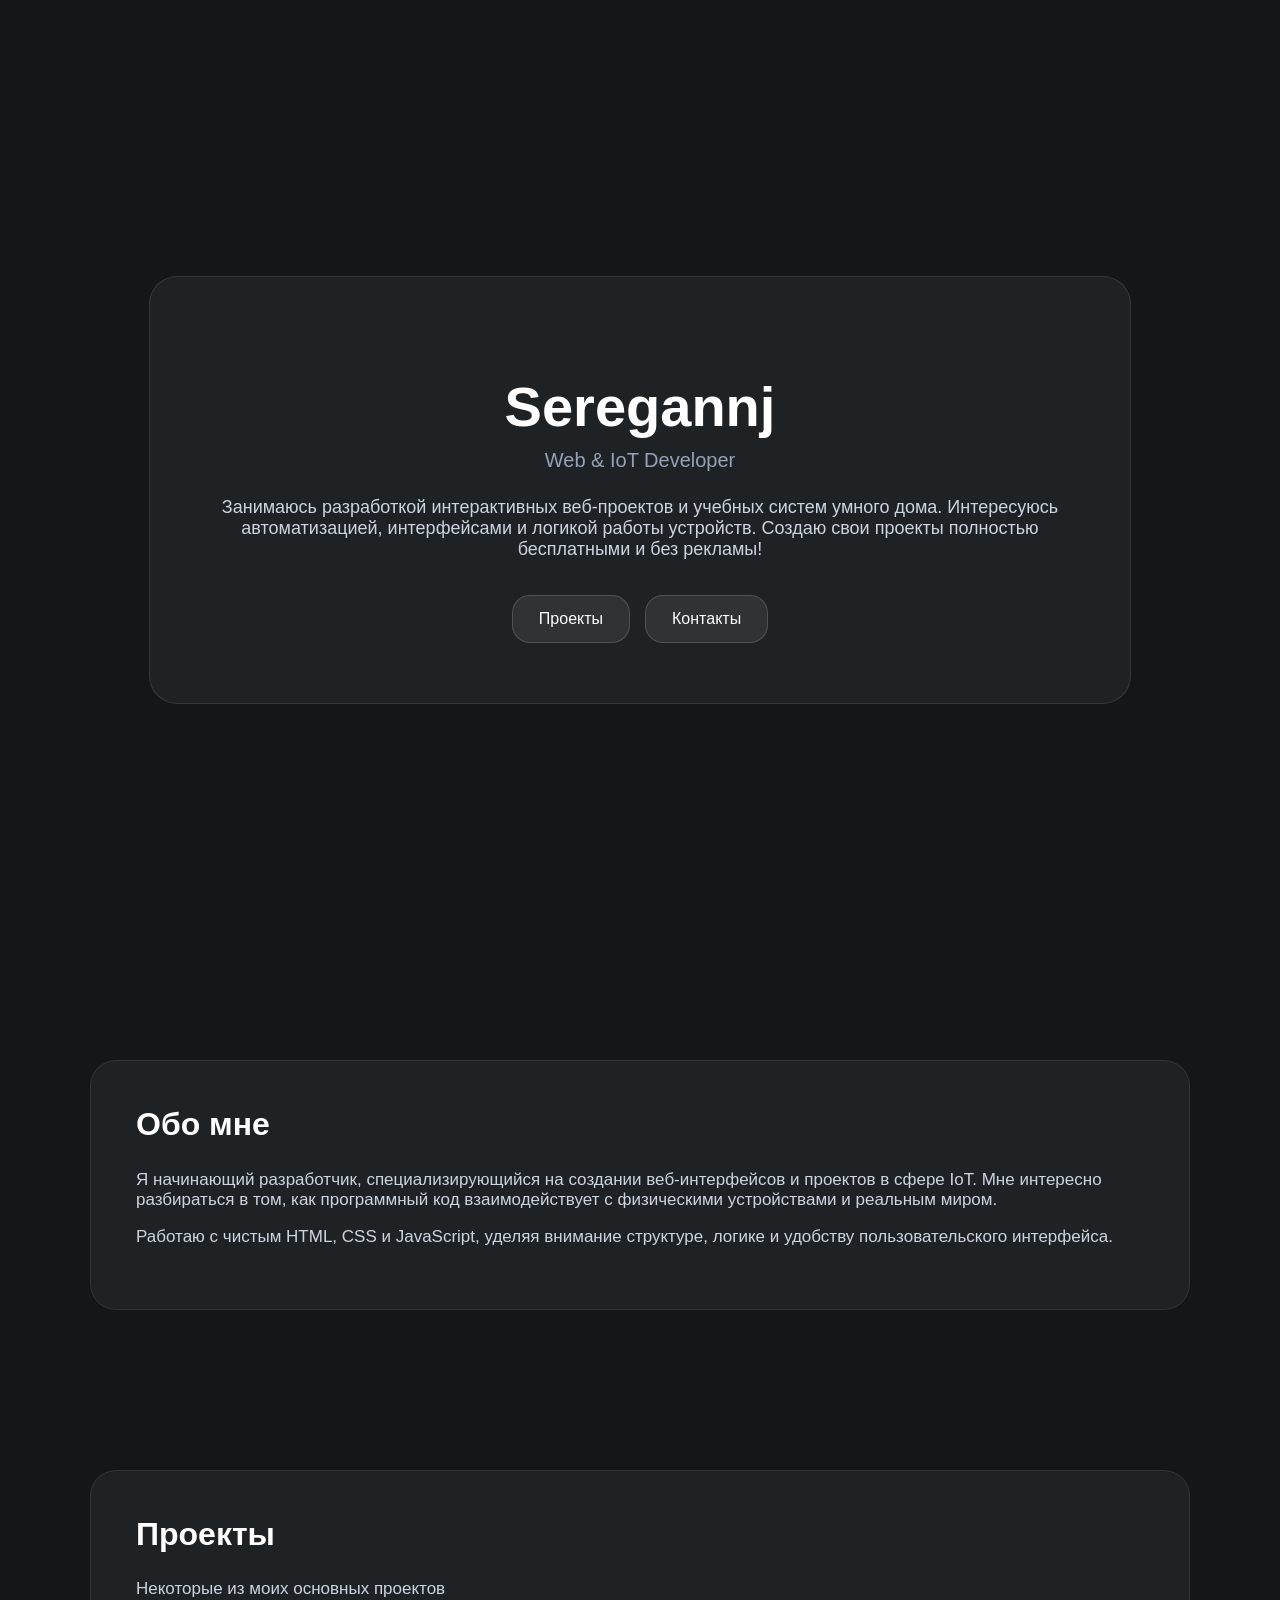
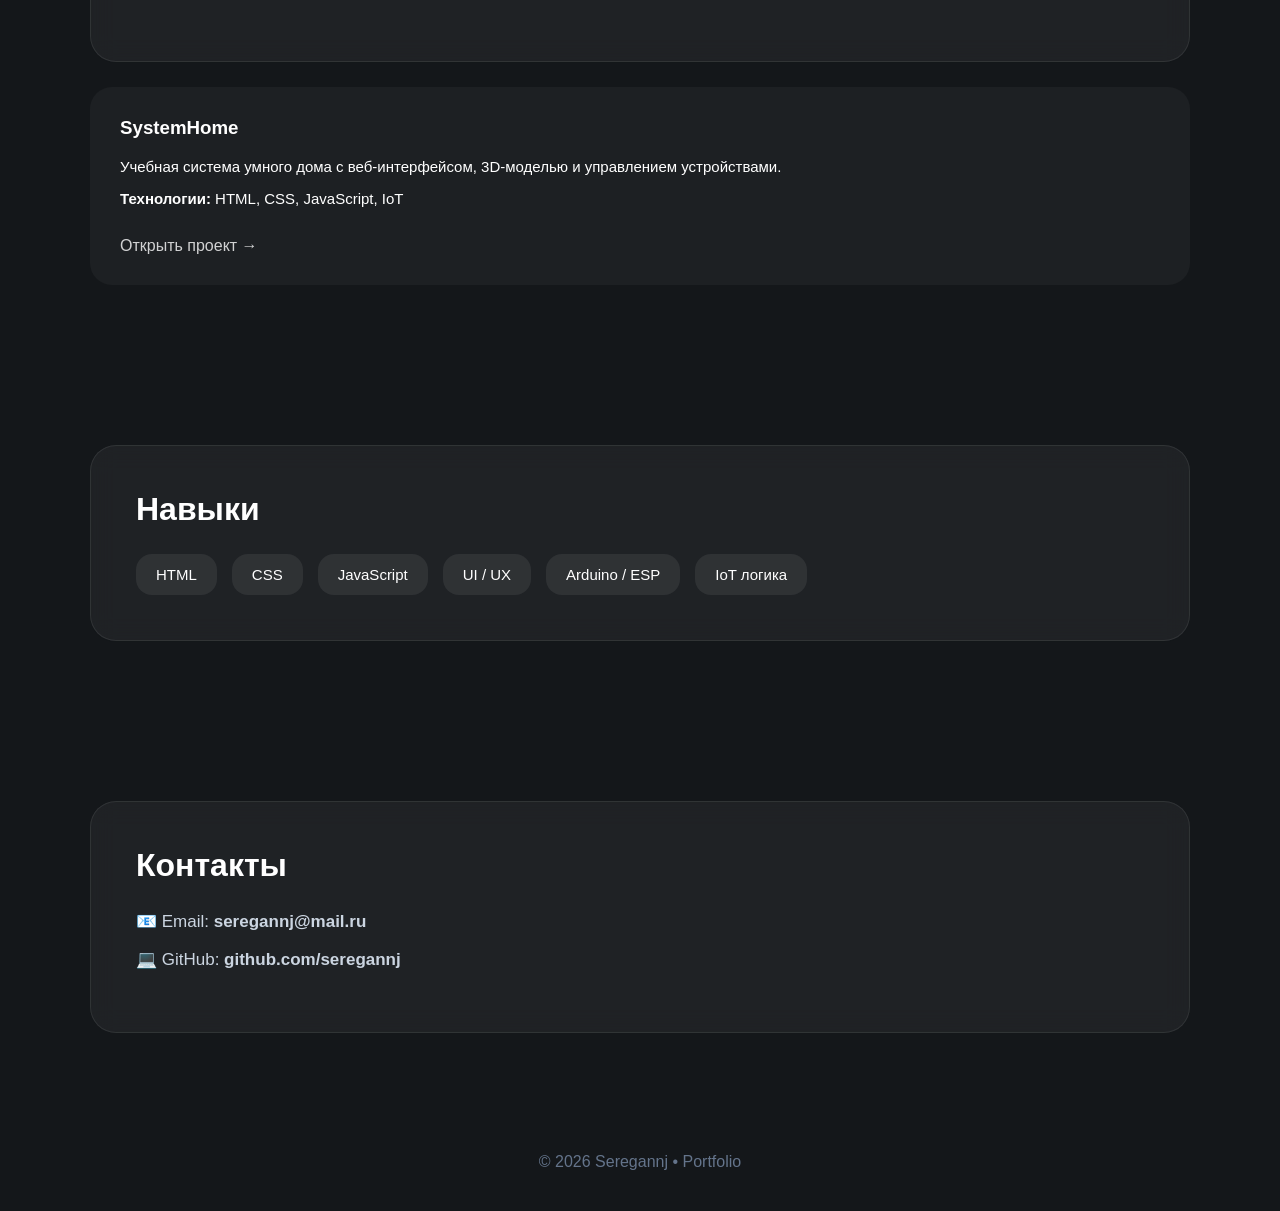
==== index.html @ b2535b16 "Update index.html" ====
<!DOCTYPE html>
<html lang="ru">
<head>
<meta charset="UTF-8">
<meta name="viewport" content="width=device-width, initial-scale=1.0">
<title>Seregannj — Portfolio</title>

<style>
body {
    margin: 0;
    font-family: Arial, Helvetica, sans-serif;
    background-color: #14171a;
    color: #ffffff;
    scroll-behavior: smooth;
}

/* Hero */
header {
    min-height: 100vh;
    display: flex;
    align-items: center;
    justify-content: center;
    padding: 40px 20px;
}

.hero {
    max-width: 900px;
    text-align: center;
    background: rgba(255,255,255,0.05);
    backdrop-filter: blur(14px);
    border-radius: 28px;
    padding: 60px 40px;
    border: 1px solid rgba(255,255,255,0.1);
}

.hero h1 {
    font-size: clamp(36px, 8vw, 56px);
    margin-bottom: 10px;
}

.hero span {
    color: #94a3b8;
    font-size: 20px;
}

.hero p {
    margin-top: 25px;
    font-size: 18px;
    color: #cbd5e1;
}

.buttons {
    margin-top: 35px;
    display: flex;
    justify-content: center;
    gap: 15px;
    flex-wrap: wrap;
}

.buttons a {
    padding: 14px 26px;
    border-radius: 18px;
    text-decoration: none;
    color: #ffffff;
    background: rgba(255,255,255,0.08);
    border: 1px solid rgba(255,255,255,0.15);
}

.buttons a:hover {
    background: rgba(255,255,255,0.15);
}

/* Sections */
section {
    max-width: 1100px;
    margin: auto;
    padding: 80px 20px;
}

.glass {
    background: rgba(255,255,255,0.05);
    backdrop-filter: blur(12px);
    border-radius: 26px;
    padding: 45px;
    border: 1px solid rgba(255,255,255,0.08);
}

.glass h2 {
    margin-top: 0;
    font-size: 32px;
}

.glass p {
    font-size: 17px;
    color: #cbd5e1;
}

/* Projects */
.projects {
    display: grid;
    grid-template-columns: repeat(auto-fit, minmax(280px, 1fr));
    gap: 25px;
    margin-top: 25px;
}

.project {
    padding: 30px;
    border-radius: 22px;
    background: rgba(255,255,255,0.04);
    transition: transform 0.25s ease, background 0.25s ease;
}

.project:hover {
    transform: translateY(-6px);
    background: rgba(255,255,255,0.08);
}

.project h3 {
    margin-top: 0;
}

.project p {
    font-size: 15px;
}

.project a {
    display: inline-block;
    margin-top: 15px;
    color: #ffffff;
    text-decoration: none;
    opacity: 0.8;
}

/* Skills */
.skills {
    display: flex;
    flex-wrap: wrap;
    gap: 15px;
}

.skill {
    padding: 12px 20px;
    border-radius: 16px;
    background: rgba(255,255,255,0.07);
    font-size: 15px;
}

/* Footer */
footer {
    text-align: center;
    padding: 40px;
    color: #64748b;
}

/* Responsive */
@media(max-width:600px){
    .hero{padding:40px 20px;}
    .glass{padding:30px;}
    .buttons a{padding:12px 20px;}
}
</style>
</head>

<body>

<!-- Hero Section -->
<header>
<div class="hero">
    <h1>Seregannj</h1>
    <span>Web & IoT Developer</span>

    <p>
        Занимаюсь разработкой интерактивных веб-проектов и учебных систем
        умного дома. Интересуюсь автоматизацией, интерфейсами и логикой работы устройств. Создаю свои проекты полностью бесплатными и без рекламы!
    </p>

    <div class="buttons">
        <a href="#projects">Проекты</a>
        <a href="#contacts">Контакты</a>
    </div>
</div>
</header>

<!-- About Section -->
<section id="about">
<div class="glass">
<h2>Обо мне</h2>
<p>
Я начинающий разработчик, специализирующийся на создании веб-интерфейсов и проектов в сфере IoT. Мне интересно разбираться в том, как программный код взаимодействует с физическими устройствами и реальным миром.
</p>
<p>
Работаю с чистым HTML, CSS и JavaScript, уделяя внимание структуре, логике и удобству пользовательского интерфейса.
</p>
</div>
</section>

<!-- Projects Section -->
<section id="projects">
<div class="glass">
<h2>Проекты</h2>
<p>Некоторые из моих основных проектов</p>
</div>

<div class="projects">
<div class="project">
<h3>SystemHome</h3>
<p>Учебная система умного дома с веб-интерфейсом, 3D-моделью и управлением устройствами.</p>
<p><b>Технологии:</b> HTML, CSS, JavaScript, IoT</p>
<a href="/system-home">Открыть проект →</a>
</div>
</div>
</section>

<!-- Skills Section -->
<section id="skills">
<div class="glass">
<h2>Навыки</h2>

<div class="skills">
<div class="skill">HTML</div>
<div class="skill">CSS</div>
<div class="skill">JavaScript</div>
<div class="skill">UI / UX</div>
<div class="skill">Arduino / ESP</div>
<div class="skill">IoT логика</div>
</div>

</div>
</section>

<!-- Contacts Section -->
<section id="contacts">
<div class="glass">
<h2>Контакты</h2>

<p>📧 Email: <b>seregannj@mail.ru</b></p>
<p>💻 GitHub: <b>github.com/seregannj</b></p>

</div>
</section>

<!-- Footer -->
<footer>
© 2026 Seregannj • Portfolio
</footer>

</body>
</html>
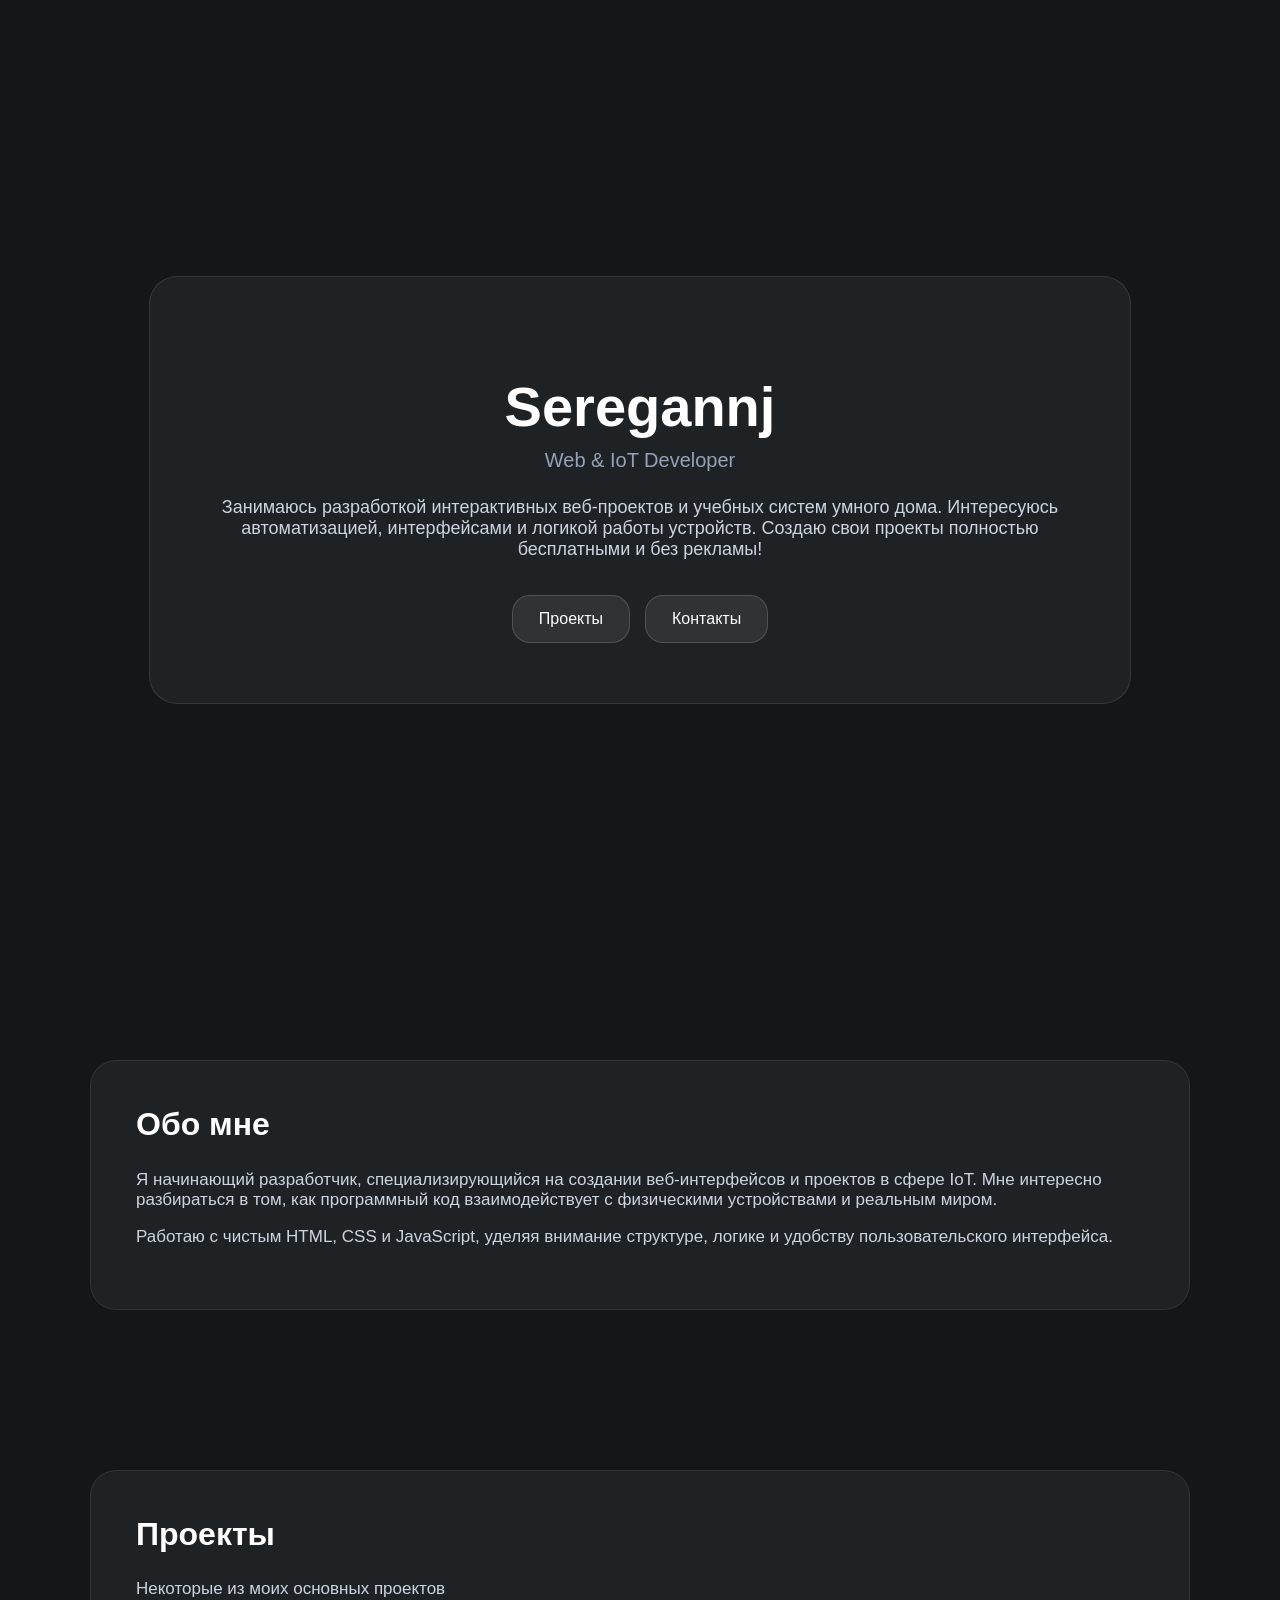
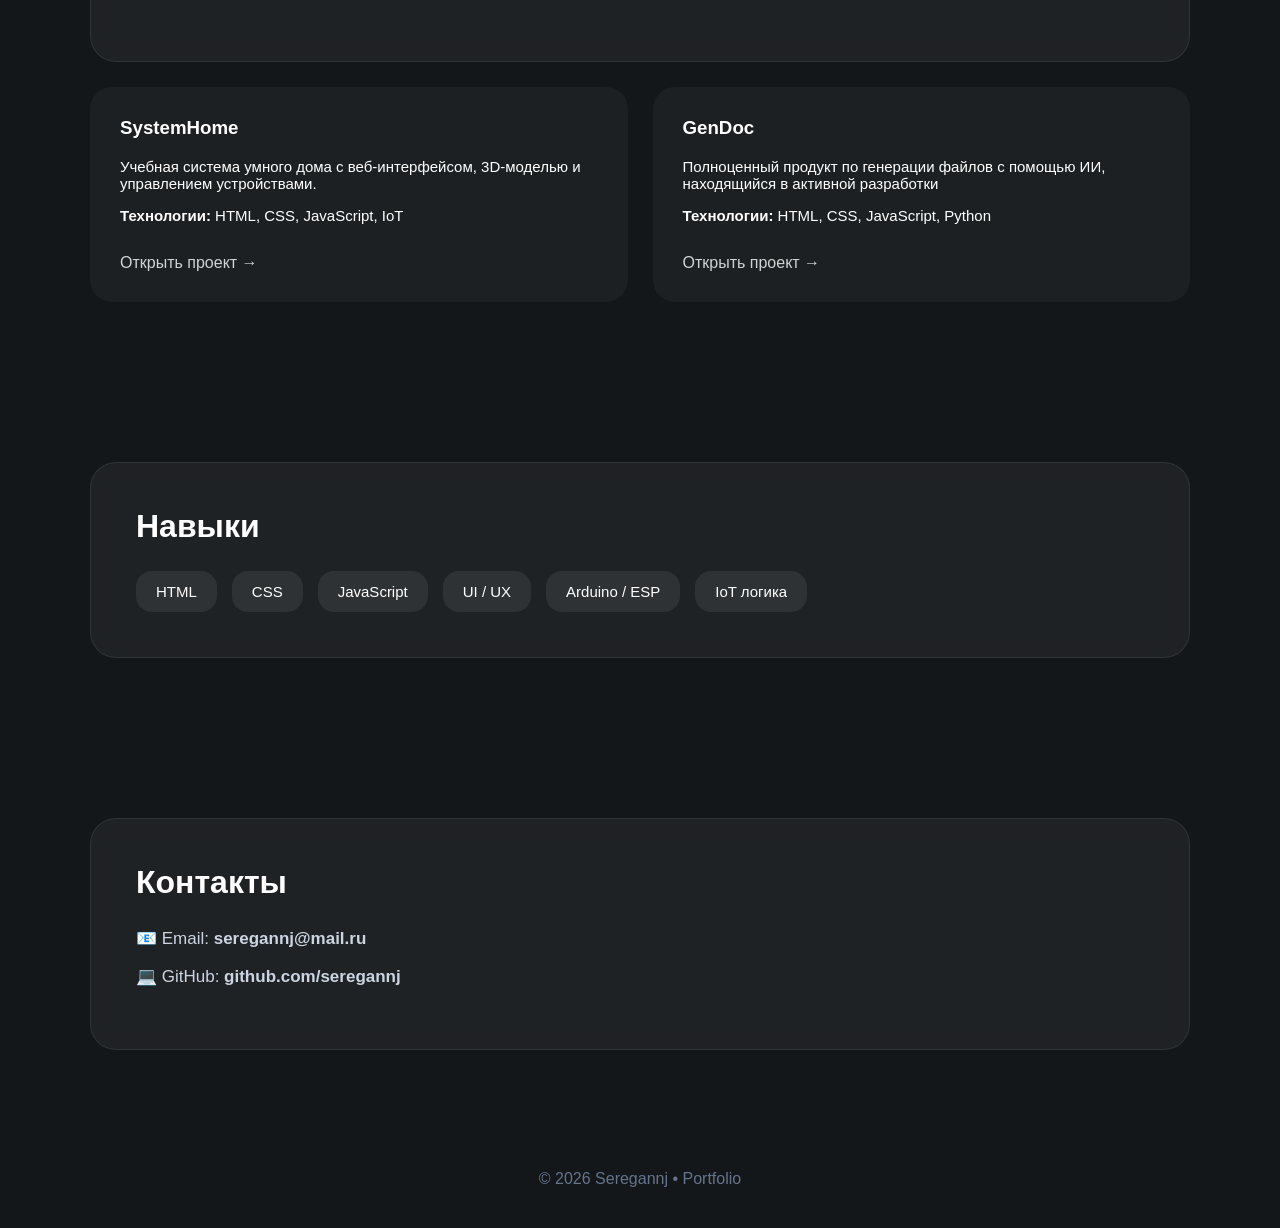
==== commit 538c95cd: "Update index.html" ====
--- a/index.html
+++ b/index.html
@@ -208,6 +208,12 @@
 <p><b>Технологии:</b> HTML, CSS, JavaScript, IoT</p>
 <a href="/system-home">Открыть проект →</a>
 </div>
+<div class="project">
+<h3>GenDoc</h3>
+<p>Полноценный продукт по генерации файлов с помощью ИИ, находящийся в активной разработки</p>
+<p><b>Технологии:</b> HTML, CSS, JavaScript, Python</p>
+<a href="/system-home">Открыть проект →</a>
+</div>
 </div>
 </section>
 
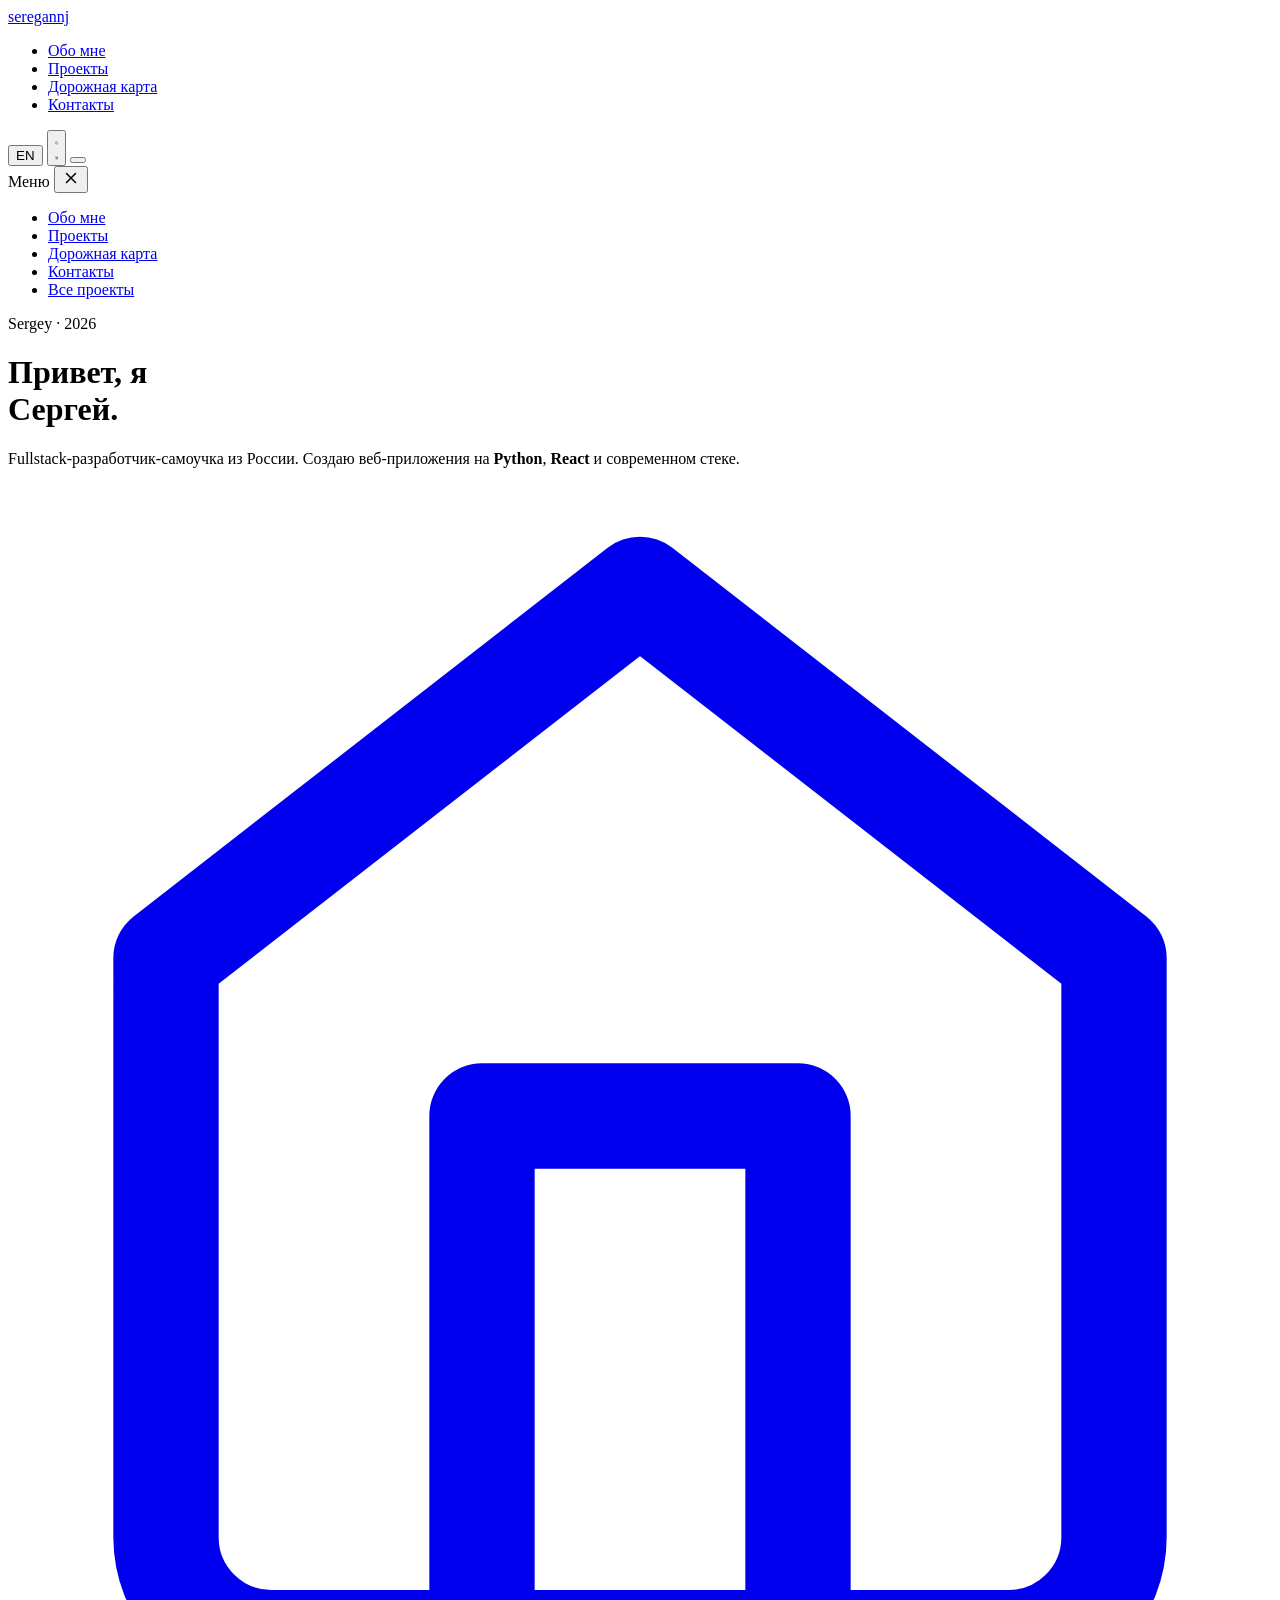
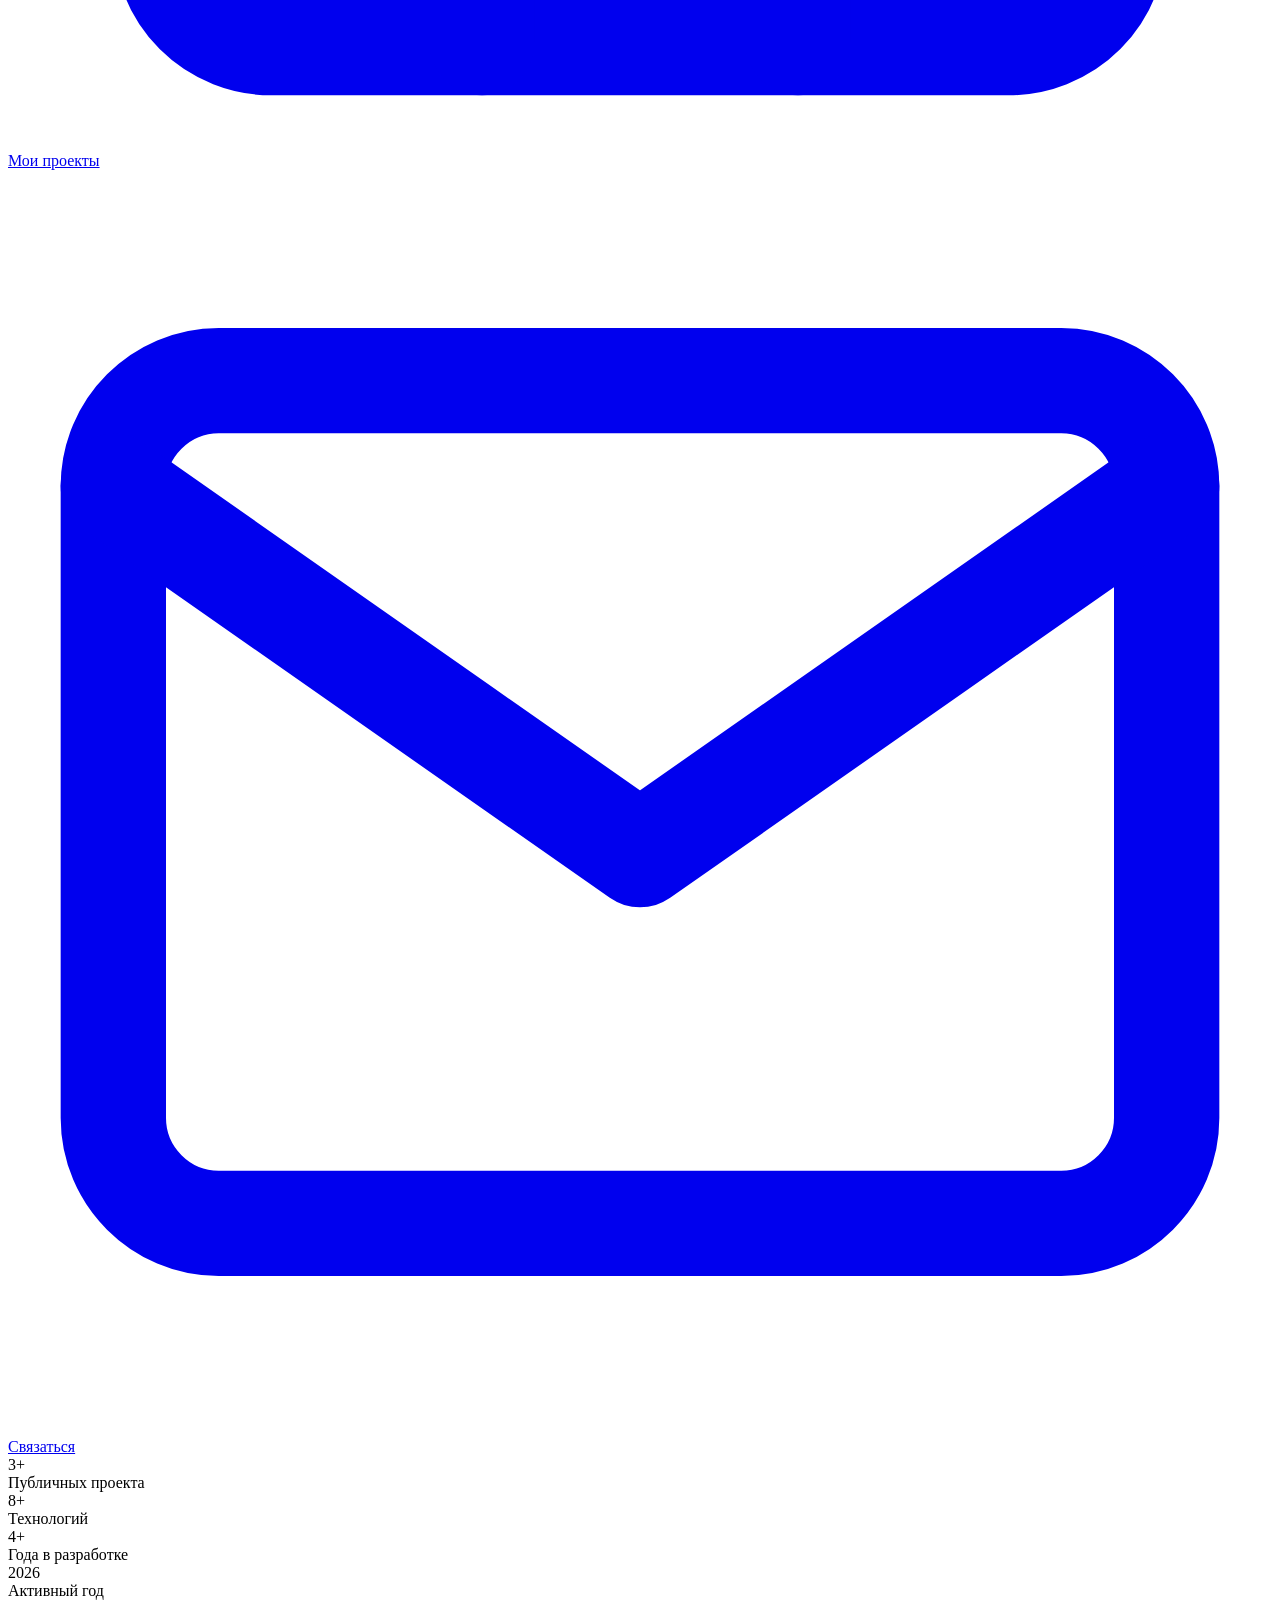
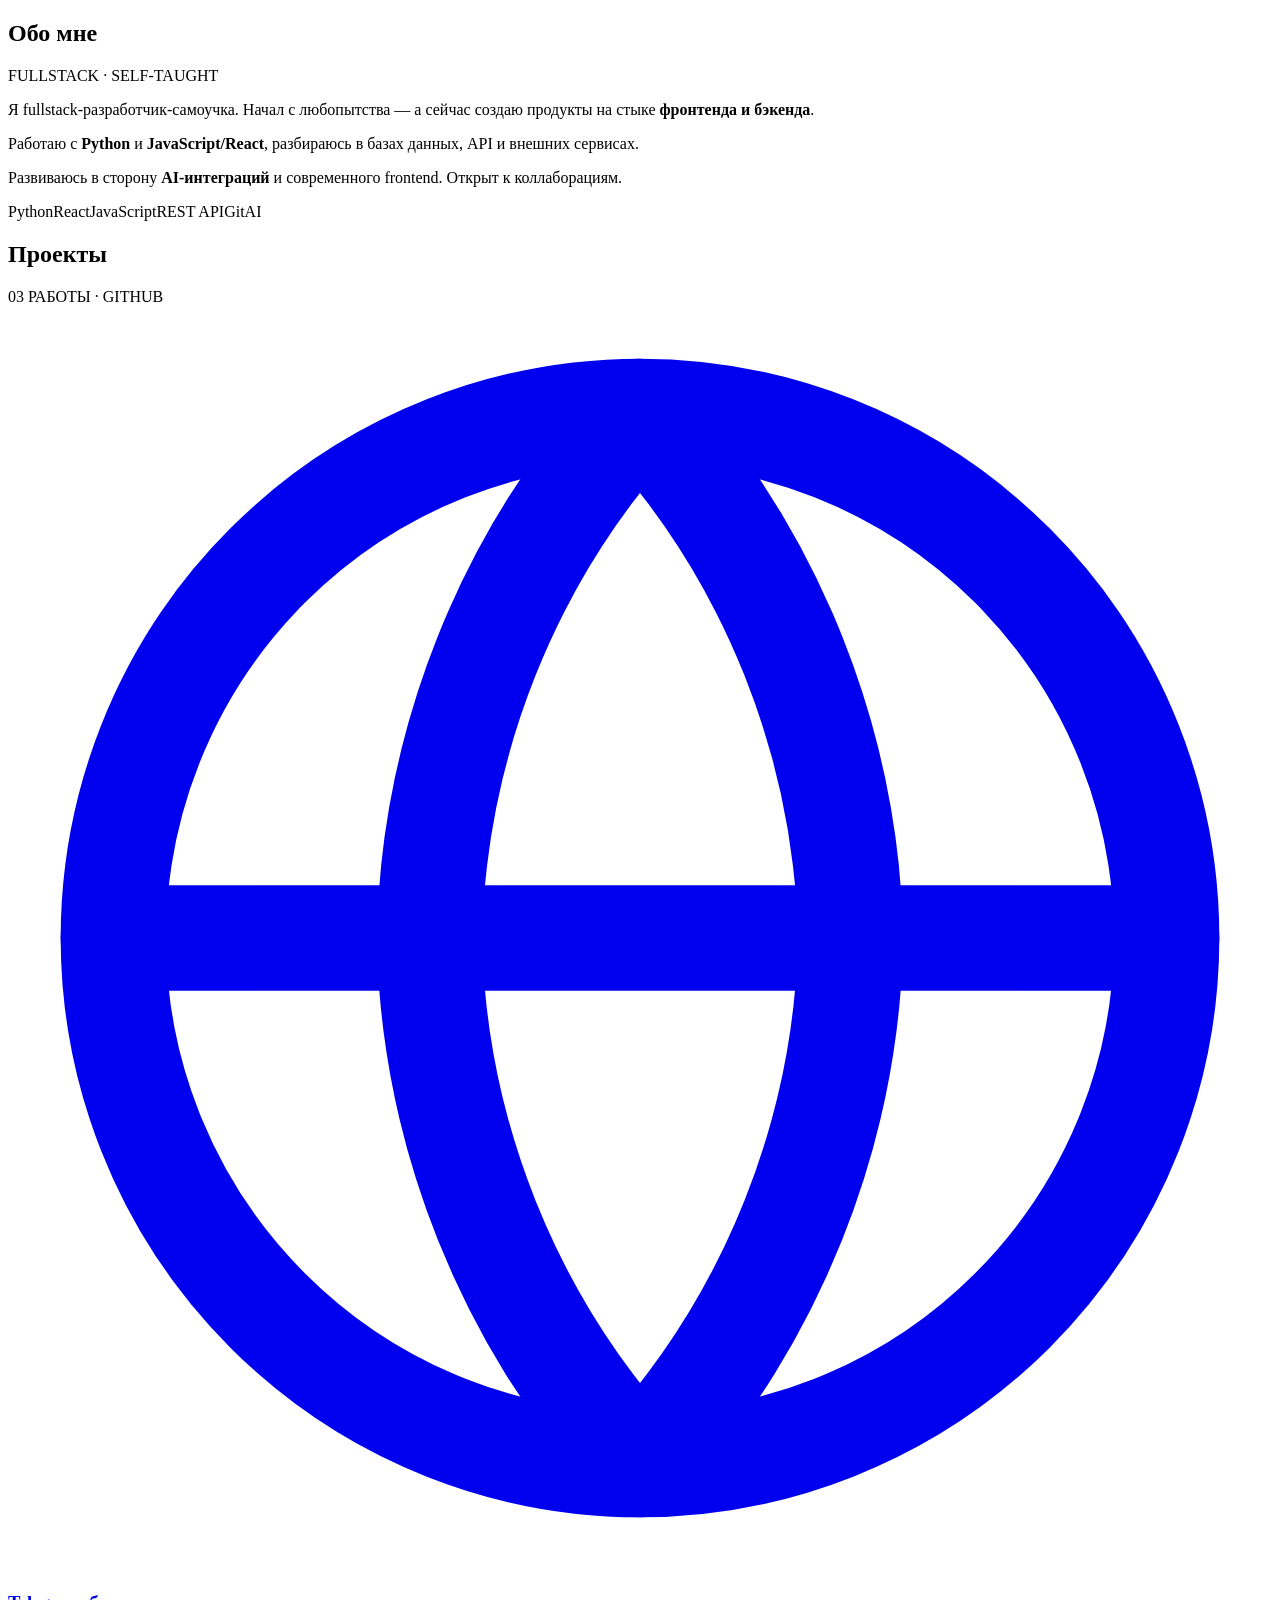
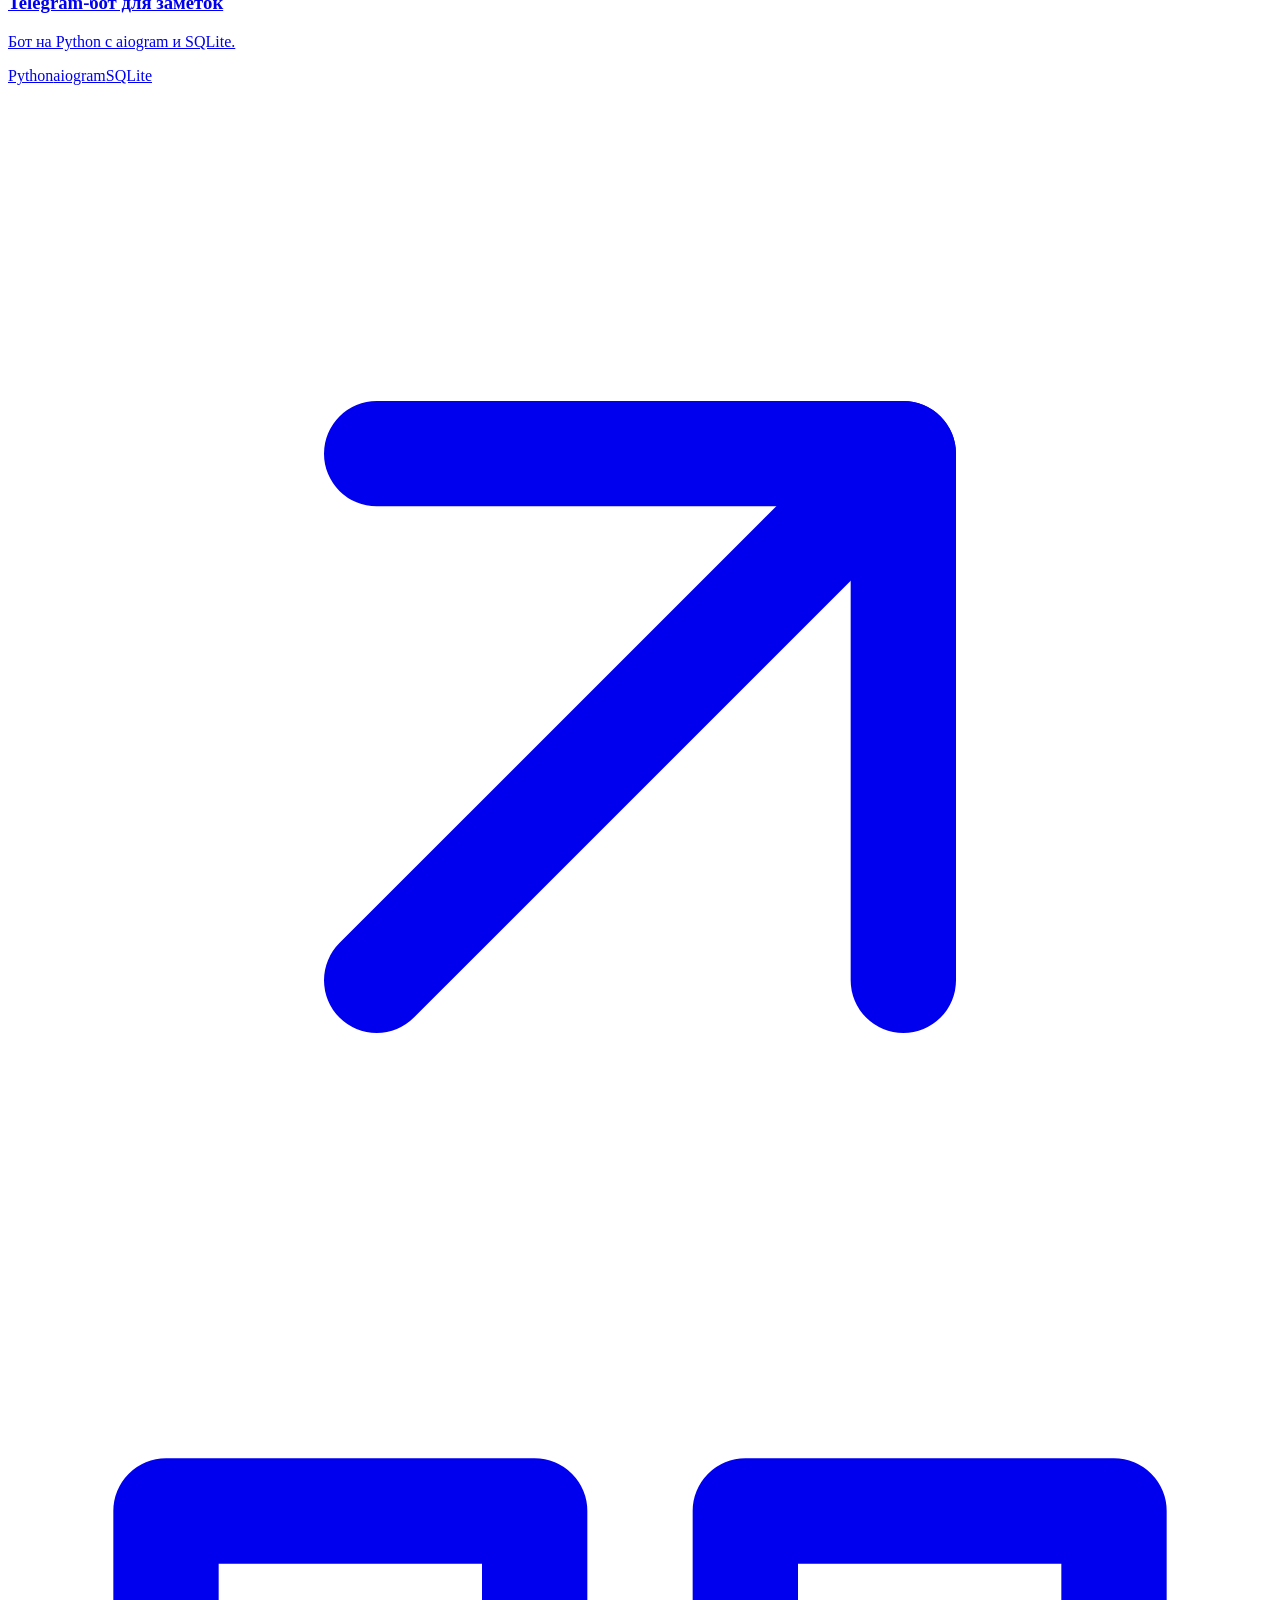
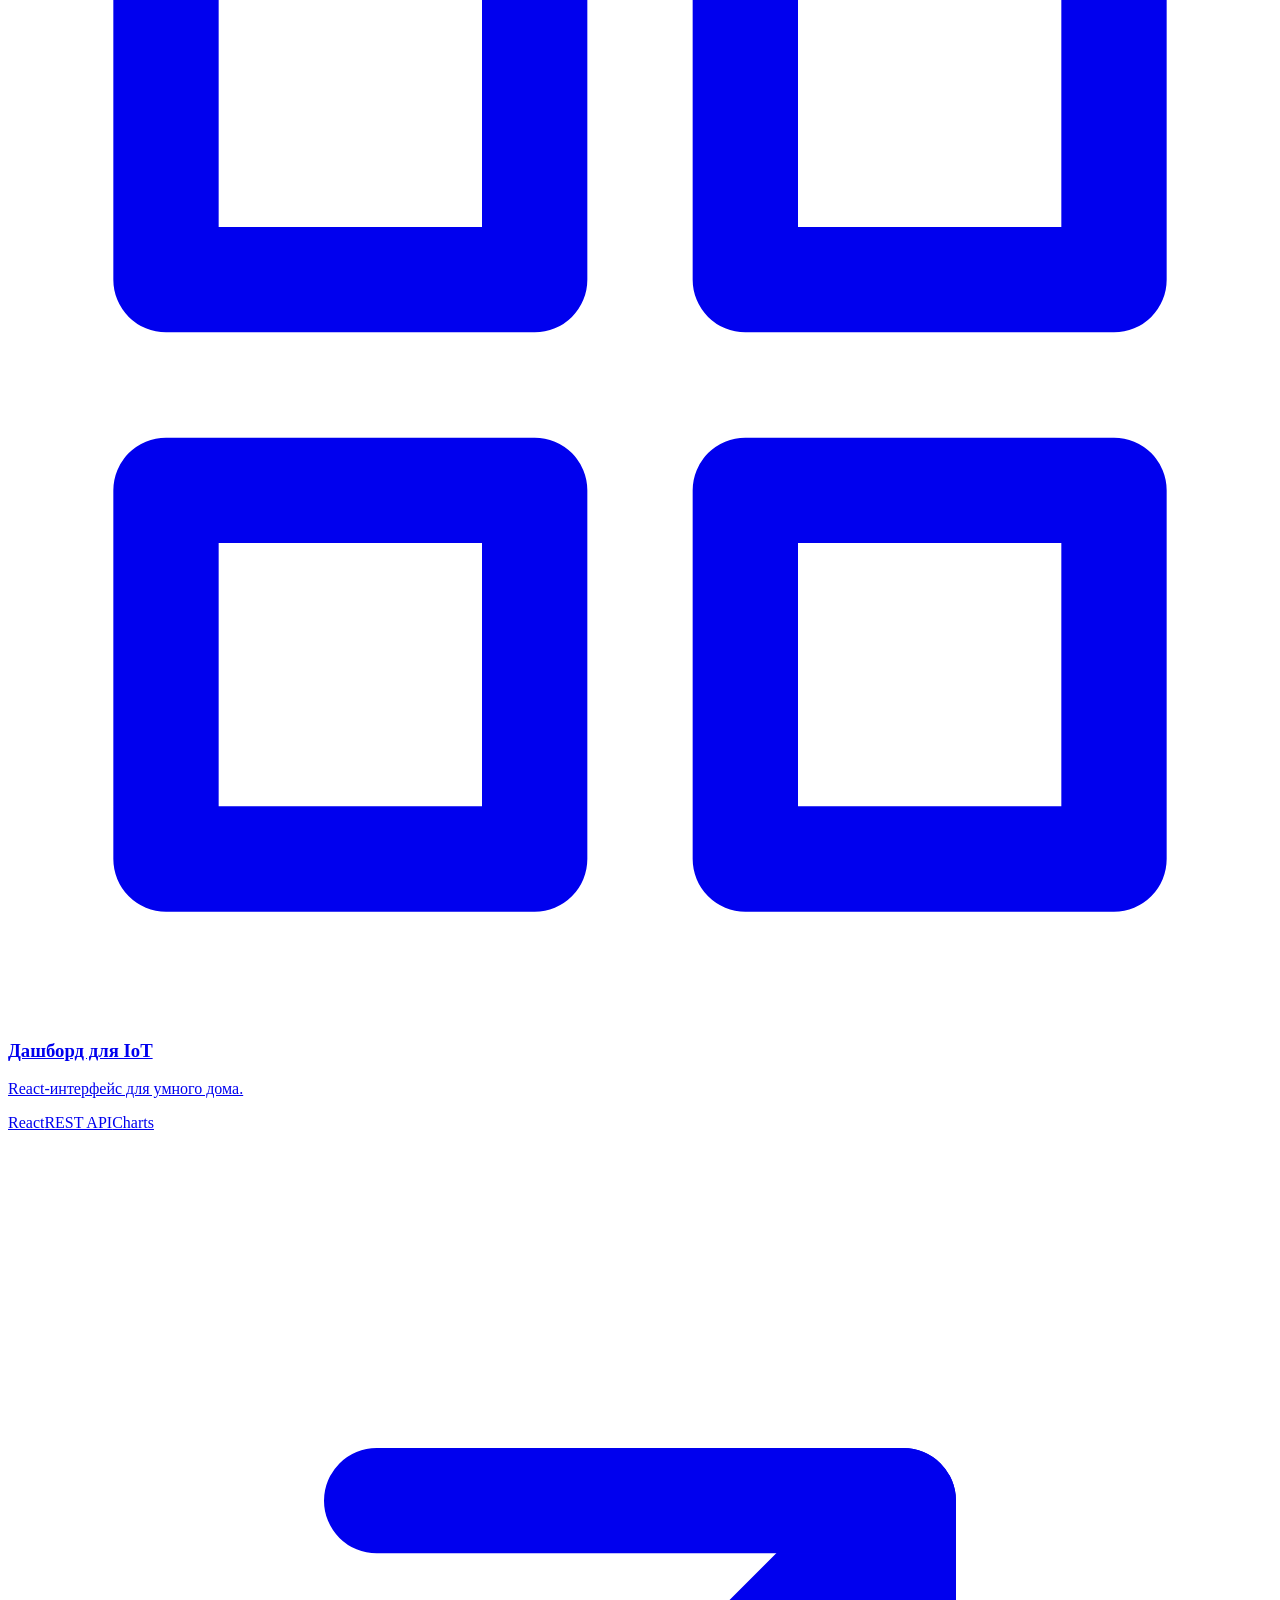
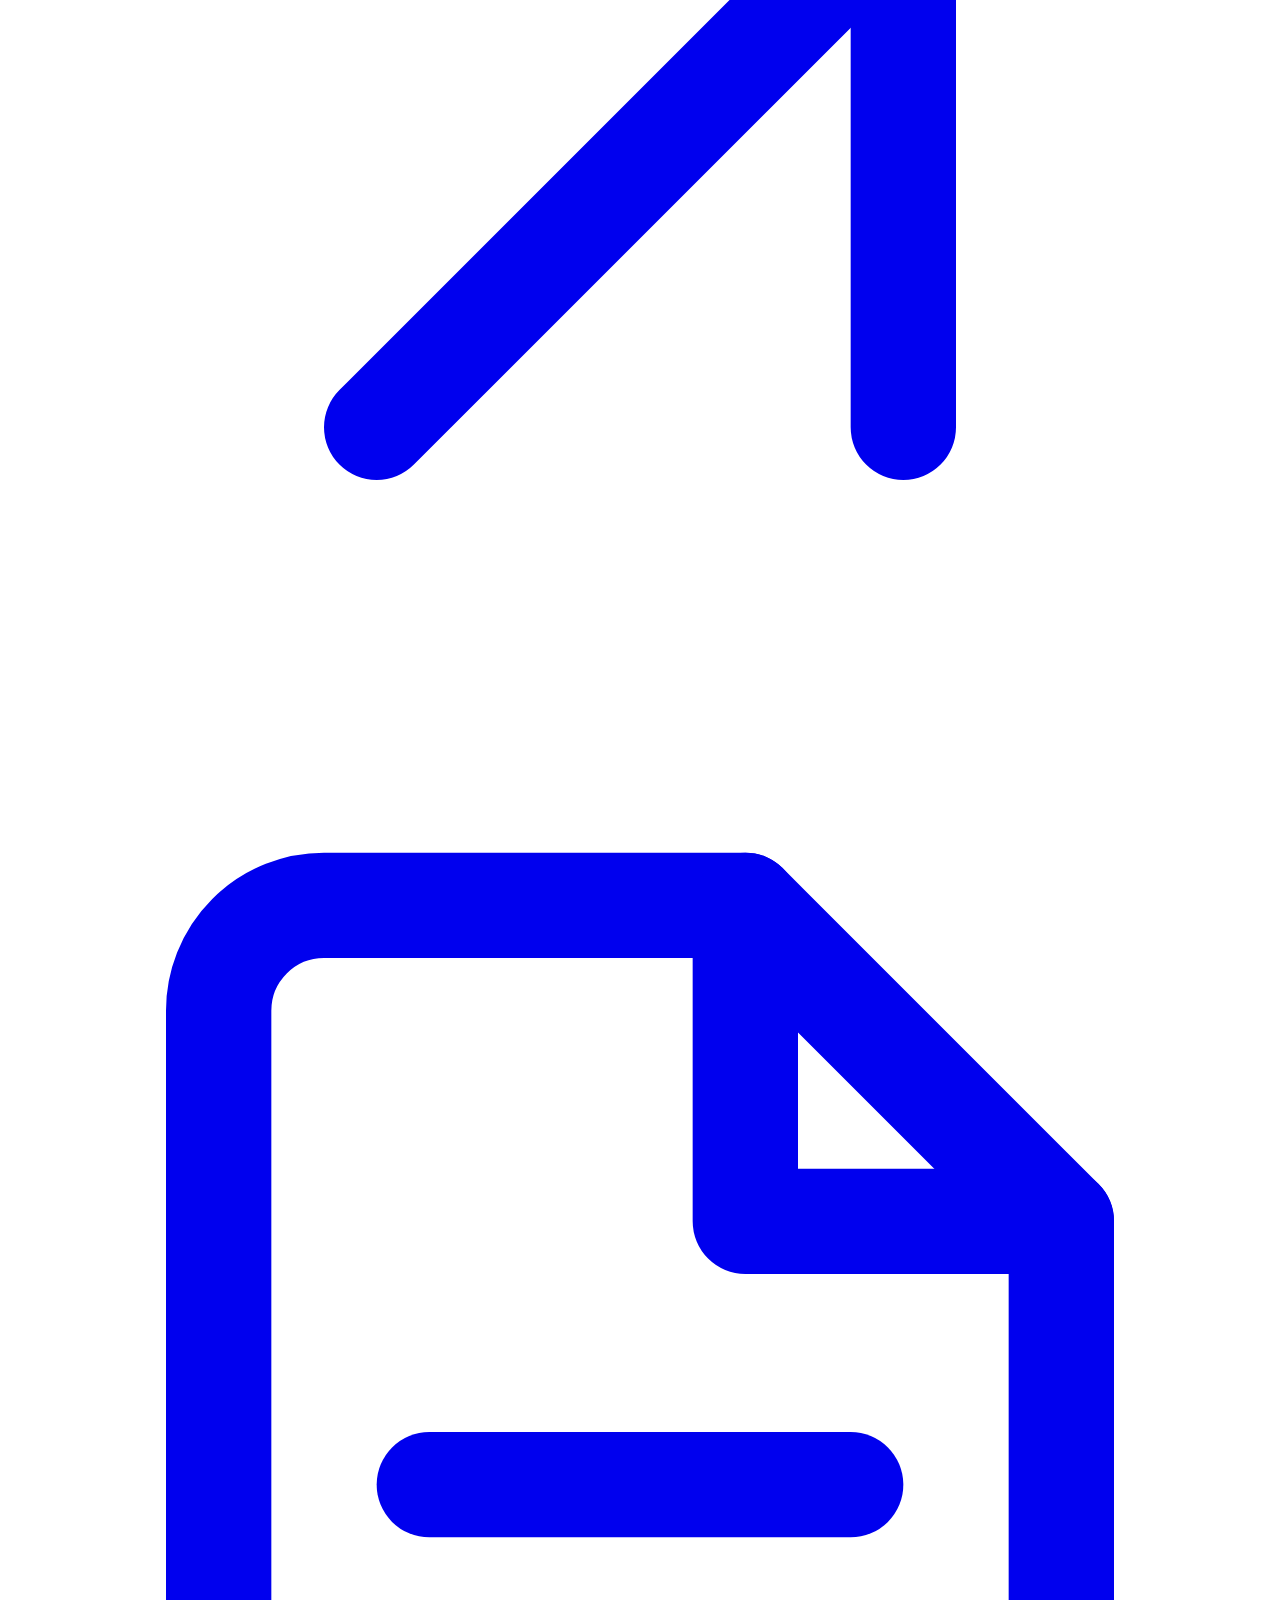
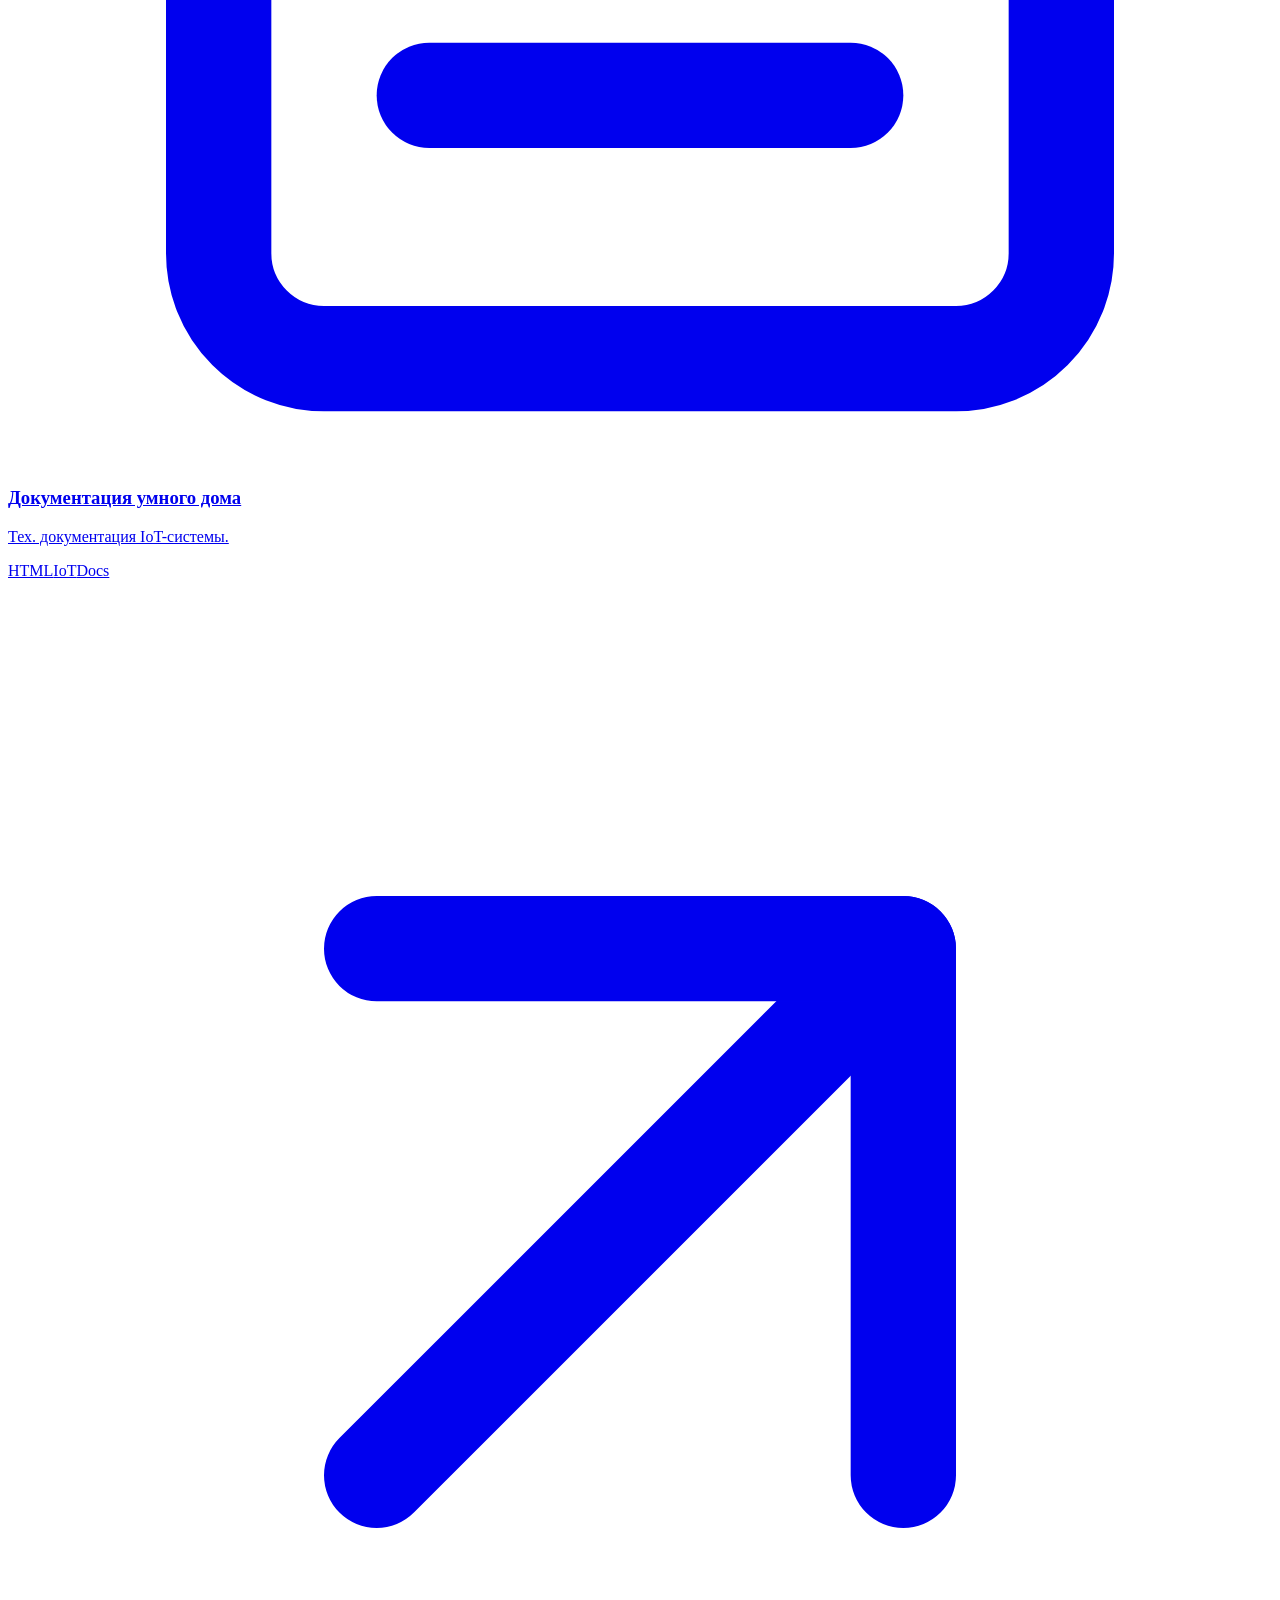
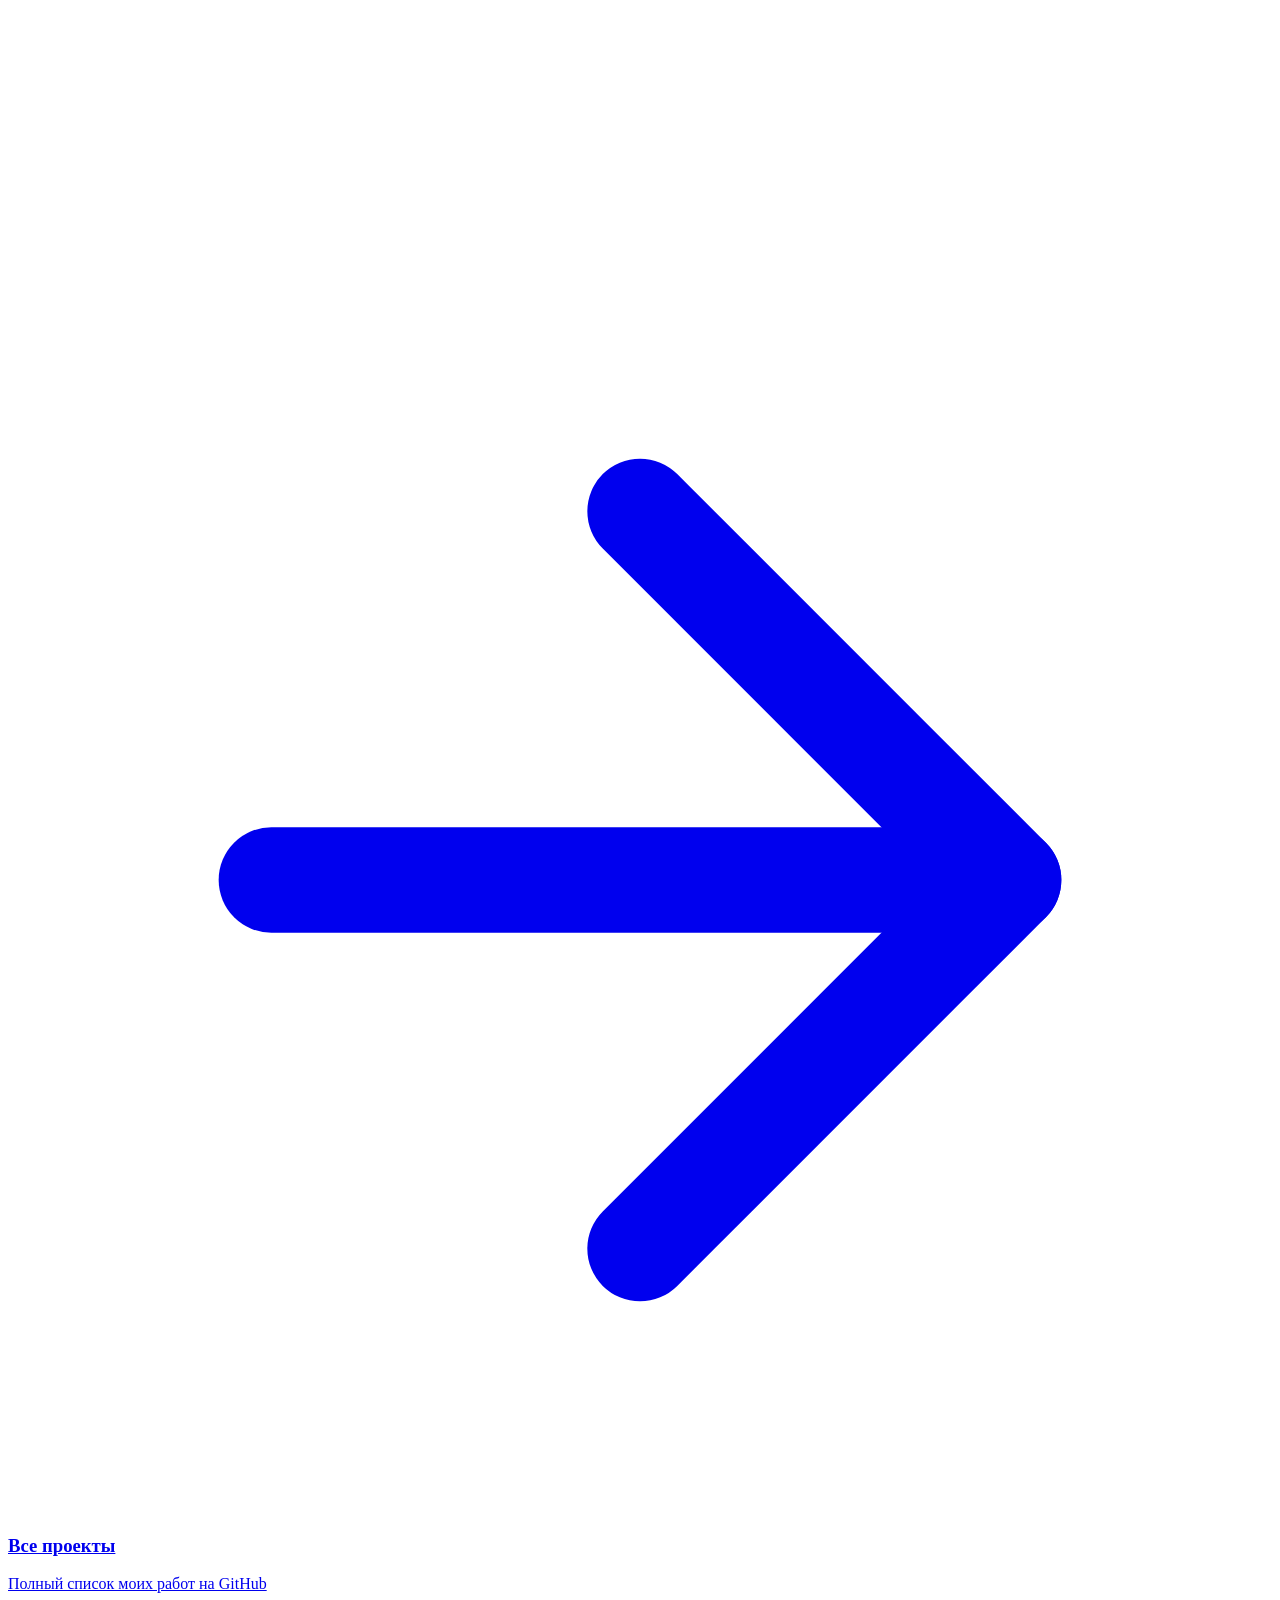
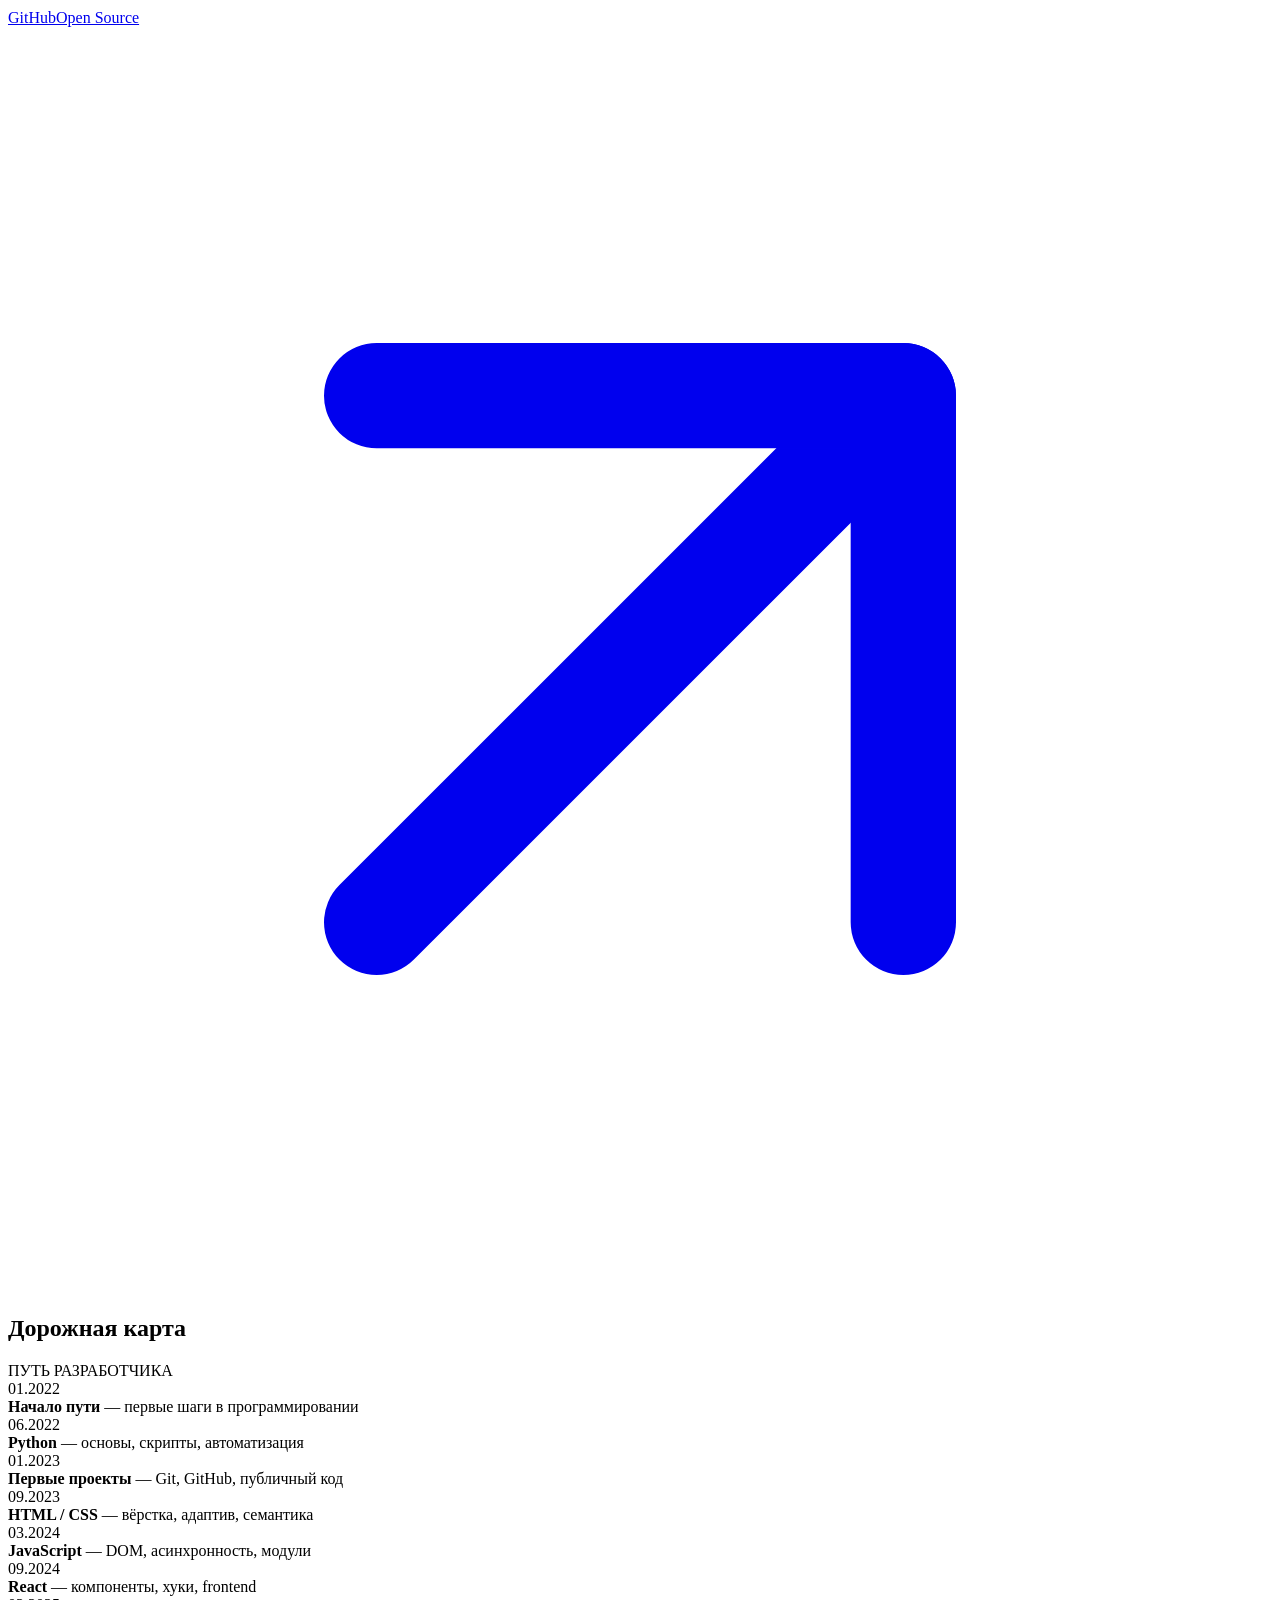
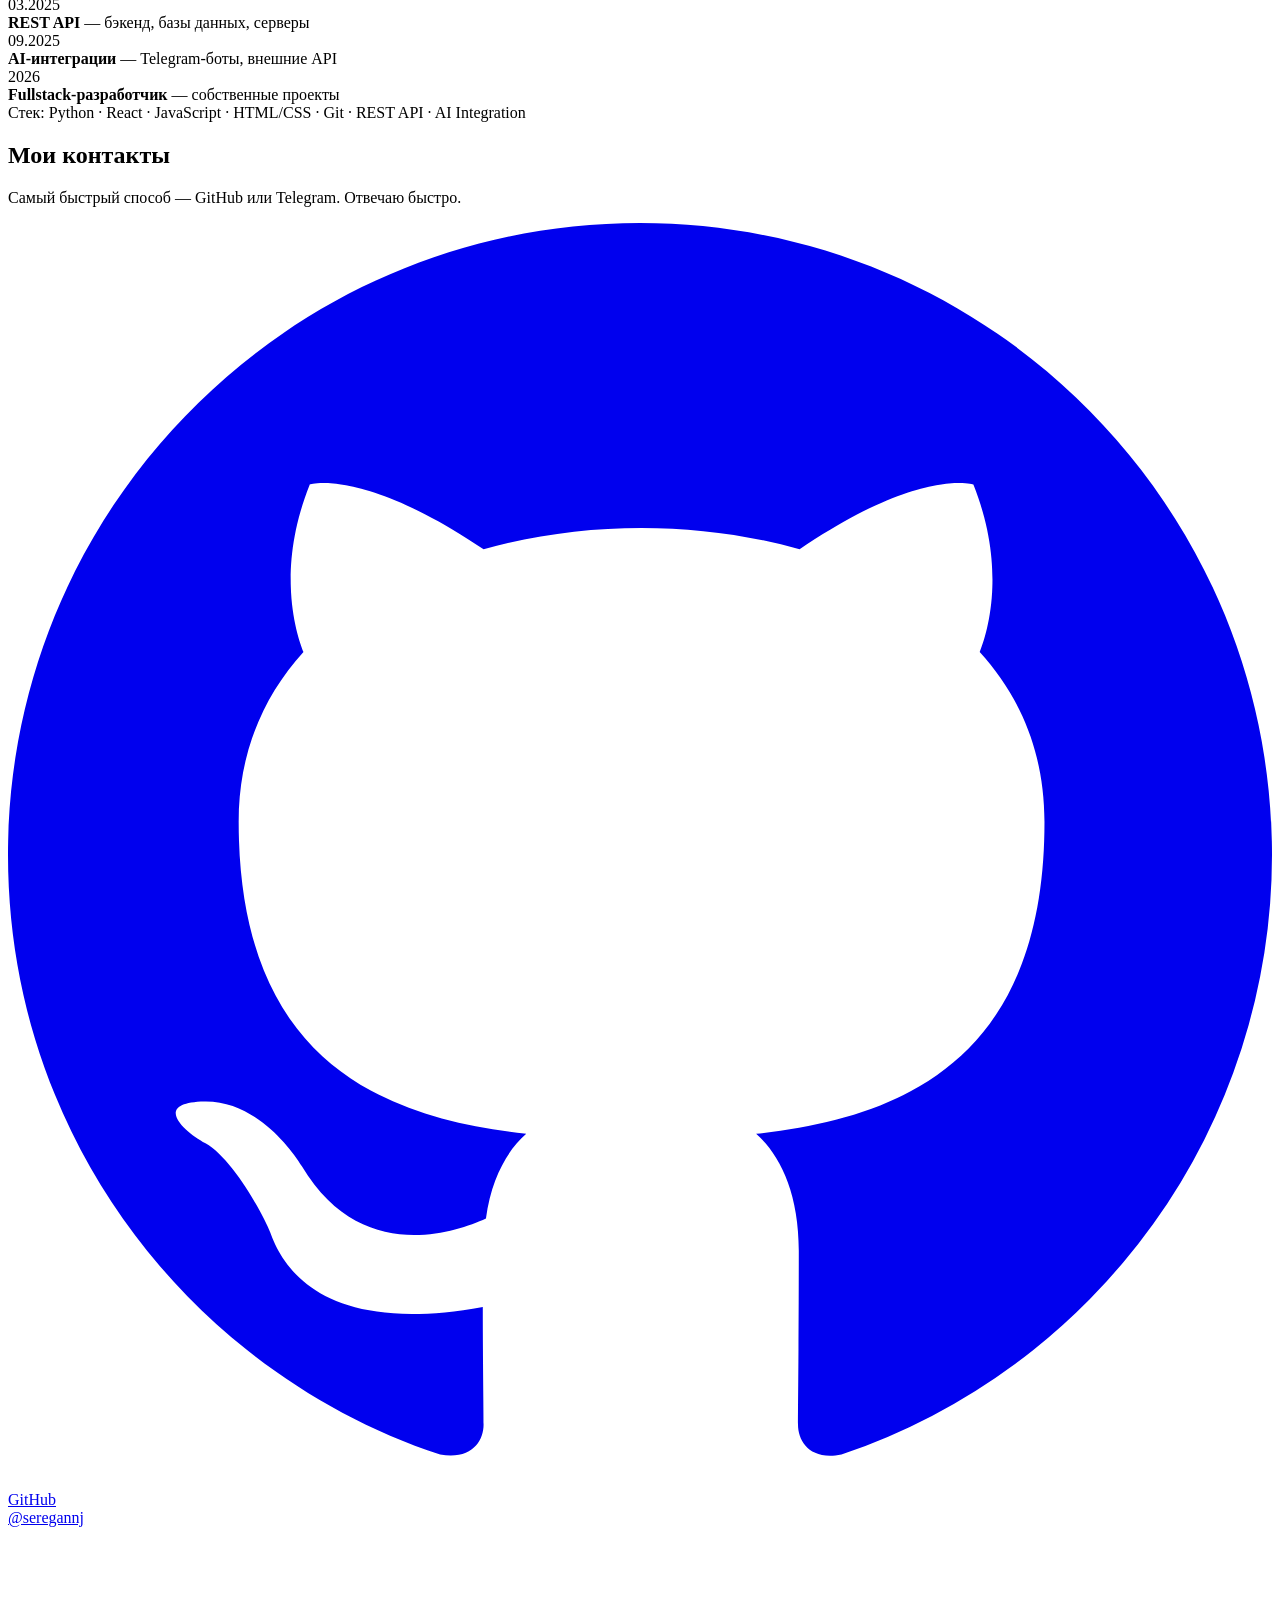
==== commit f3bb657a: "Create index.html" ====
--- a/index.html
+++ b/index.html
@@ -1,254 +1,203 @@
 <!DOCTYPE html>
-<html lang="ru">
+<html lang="ru" data-theme="light">
 <head>
 <meta charset="UTF-8">
-<meta name="viewport" content="width=device-width, initial-scale=1.0">
-<title>Seregannj — Portfolio</title>
-
-<style>
-body {
-    margin: 0;
-    font-family: Arial, Helvetica, sans-serif;
-    background-color: #14171a;
-    color: #ffffff;
-    scroll-behavior: smooth;
-}
-
-/* Hero */
-header {
-    min-height: 100vh;
-    display: flex;
-    align-items: center;
-    justify-content: center;
-    padding: 40px 20px;
-}
-
-.hero {
-    max-width: 900px;
-    text-align: center;
-    background: rgba(255,255,255,0.05);
-    backdrop-filter: blur(14px);
-    border-radius: 28px;
-    padding: 60px 40px;
-    border: 1px solid rgba(255,255,255,0.1);
-}
-
-.hero h1 {
-    font-size: clamp(36px, 8vw, 56px);
-    margin-bottom: 10px;
-}
-
-.hero span {
-    color: #94a3b8;
-    font-size: 20px;
-}
-
-.hero p {
-    margin-top: 25px;
-    font-size: 18px;
-    color: #cbd5e1;
-}
-
-.buttons {
-    margin-top: 35px;
-    display: flex;
-    justify-content: center;
-    gap: 15px;
-    flex-wrap: wrap;
-}
-
-.buttons a {
-    padding: 14px 26px;
-    border-radius: 18px;
-    text-decoration: none;
-    color: #ffffff;
-    background: rgba(255,255,255,0.08);
-    border: 1px solid rgba(255,255,255,0.15);
-}
-
-.buttons a:hover {
-    background: rgba(255,255,255,0.15);
-}
-
-/* Sections */
-section {
-    max-width: 1100px;
-    margin: auto;
-    padding: 80px 20px;
-}
-
-.glass {
-    background: rgba(255,255,255,0.05);
-    backdrop-filter: blur(12px);
-    border-radius: 26px;
-    padding: 45px;
-    border: 1px solid rgba(255,255,255,0.08);
-}
-
-.glass h2 {
-    margin-top: 0;
-    font-size: 32px;
-}
-
-.glass p {
-    font-size: 17px;
-    color: #cbd5e1;
-}
-
-/* Projects */
-.projects {
-    display: grid;
-    grid-template-columns: repeat(auto-fit, minmax(280px, 1fr));
-    gap: 25px;
-    margin-top: 25px;
-}
-
-.project {
-    padding: 30px;
-    border-radius: 22px;
-    background: rgba(255,255,255,0.04);
-    transition: transform 0.25s ease, background 0.25s ease;
-}
-
-.project:hover {
-    transform: translateY(-6px);
-    background: rgba(255,255,255,0.08);
-}
-
-.project h3 {
-    margin-top: 0;
-}
-
-.project p {
-    font-size: 15px;
-}
-
-.project a {
-    display: inline-block;
-    margin-top: 15px;
-    color: #ffffff;
-    text-decoration: none;
-    opacity: 0.8;
-}
-
-/* Skills */
-.skills {
-    display: flex;
-    flex-wrap: wrap;
-    gap: 15px;
-}
-
-.skill {
-    padding: 12px 20px;
-    border-radius: 16px;
-    background: rgba(255,255,255,0.07);
-    font-size: 15px;
-}
-
-/* Footer */
-footer {
-    text-align: center;
-    padding: 40px;
-    color: #64748b;
-}
-
-/* Responsive */
-@media(max-width:600px){
-    .hero{padding:40px 20px;}
-    .glass{padding:30px;}
-    .buttons a{padding:12px 20px;}
-}
-</style>
+<meta name="viewport" content="width=device-width,initial-scale=1.0,viewport-fit=cover">
+<meta name="color-scheme" content="light dark">
+<title>Сергей — Fullstack Developer</title>
+<meta name="description" content="Сергей — fullstack-разработчик-самоучка. Python, React, JavaScript, REST API.">
+<meta property="og:type" content="website">
+<meta property="og:title" content="Сергей — Fullstack Developer">
+<meta property="og:description" content="Fullstack-разработчик. Python, React, AI-интеграции.">
+<meta property="og:image" content="https://seregannj.dev/og.png">
+<meta property="og:locale" content="ru_RU">
+<meta name="twitter:card" content="summary_large_image">
+<link rel="icon" href="data:image/svg+xml,%3Csvg xmlns='http://www.w3.org/2000/svg' viewBox='0 0 32 32'%3E%3Crect width='32' height='32' rx='8' fill='%230a0a0a'/%3E%3Ccircle cx='16' cy='16' r='6' fill='%23047857'/%3E%3C/svg%3E">
+<link rel="preconnect" href="https://fonts.googleapis.com">
+<link rel="preconnect" href="https://fonts.gstatic.com" crossorigin>
+<link href="https://fonts.googleapis.com/css2?family=Inter:wght@300;400;500;600;700;800;900&family=JetBrains+Mono:wght@400;500&display=swap" rel="stylesheet">
+<link rel="stylesheet" href="styles.css">
 </head>
-
 <body>
 
-<!-- Hero Section -->
-<header>
-<div class="hero">
-    <h1>Seregannj</h1>
-    <span>Web & IoT Developer</span>
-
-    <p>
-        Занимаюсь разработкой интерактивных веб-проектов и учебных систем
-        умного дома. Интересуюсь автоматизацией, интерфейсами и логикой работы устройств. Создаю свои проекты полностью бесплатными и без рекламы!
-    </p>
-
-    <div class="buttons">
-        <a href="#projects">Проекты</a>
-        <a href="#contacts">Контакты</a>
-    </div>
-</div>
+<nav>
+  <a href="index.html" class="logo"><span class="dot"></span>seregannj</a>
+  <ul>
+    <li><a href="index.html#about" data-i18n="nav_about">Обо мне</a></li>
+    <li><a href="index.html#work" data-i18n="nav_work">Проекты</a></li>
+    <li><a href="index.html#roadmap" data-i18n="nav_roadmap">Дорожная карта</a></li>
+    <li><a href="index.html#contact" data-i18n="nav_contact">Контакты</a></li>
+  </ul>
+  <div class="nav-actions">
+    <button class="icon-btn lang-toggle" id="langToggle" type="button" aria-label="Switch language">EN</button>
+    <button class="icon-btn" id="themeToggle" type="button" aria-label="Toggle theme">
+      <svg class="theme-icon moon" viewBox="0 0 24 24" fill="none" stroke="currentColor" stroke-width="2" stroke-linecap="round" stroke-linejoin="round"><path d="M21 12.79A9 9 0 1 1 11.21 3 7 7 0 0 0 21 12.79z"/></svg>
+      <svg class="theme-icon sun" viewBox="0 0 24 24" fill="none" stroke="currentColor" stroke-width="2" stroke-linecap="round" stroke-linejoin="round"><circle cx="12" cy="12" r="5"/><line x1="12" y1="1" x2="12" y2="3"/><line x1="12" y1="21" x2="12" y2="23"/><line x1="4.22" y1="4.22" x2="5.64" y2="5.64"/><line x1="18.36" y1="18.36" x2="19.78" y2="19.78"/><line x1="1" y1="12" x2="3" y2="12"/><line x1="21" y1="12" x2="23" y2="12"/><line x1="4.22" y1="19.78" x2="5.64" y2="18.36"/><line x1="18.36" y1="5.64" x2="19.78" y2="4.22"/></svg>
+    </button>
+    <button class="menu-btn" id="menuBtn" type="button" aria-label="Open menu" aria-expanded="false">
+      <span class="menu-btn-inner"><span></span><span></span><span></span></span>
+    </button>
+  </div>
+</nav>
+
+<div class="nav-backdrop" id="navBackdrop"></div>
+
+<aside class="nav-panel" id="navPanel" aria-label="Menu">
+  <div class="nav-panel-head">
+    <span data-i18n="menu_title">Меню</span>
+    <button class="icon-btn" id="closeBtn" type="button" aria-label="Close">
+      <svg viewBox="0 0 24 24" width="18" height="18" fill="none" stroke="currentColor" stroke-width="2" stroke-linecap="round"><line x1="18" y1="6" x2="6" y2="18"/><line x1="6" y1="6" x2="18" y2="18"/></svg>
+    </button>
+  </div>
+  <ul>
+    <li><a href="index.html#about" tabindex="-1" data-i18n="nav_about">Обо мне</a></li>
+    <li><a href="index.html#work" tabindex="-1" data-i18n="nav_work">Проекты</a></li>
+    <li><a href="index.html#roadmap" tabindex="-1" data-i18n="nav_roadmap">Дорожная карта</a></li>
+    <li><a href="index.html#contact" tabindex="-1" data-i18n="nav_contact">Контакты</a></li>
+    <li><a href="projects.html" tabindex="-1" data-i18n="all_projects_title">Все проекты</a></li>
+  </ul>
+  <div class="nav-panel-foot">Sergey · 2026</div>
+</aside>
+
+<main>
+
+<header class="hero">
+  <h1><span data-i18n="hero_greeting">Привет, я</span><br><span class="accent" data-i18n="hero_name">Сергей.</span></h1>
+  <p class="lead" data-i18n="hero_lead" data-i18n-html>Fullstack-разработчик-самоучка из России. Создаю веб-приложения на <strong>Python</strong>, <strong>React</strong> и современном стеке.</p>
+  <div class="hero-actions">
+    <a href="#work" class="btn btn-primary">
+      <svg viewBox="0 0 24 24" fill="none" stroke="currentColor" stroke-width="2" stroke-linecap="round" stroke-linejoin="round"><path d="M3 9l9-7 9 7v11a2 2 0 0 1-2 2H5a2 2 0 0 1-2-2z"/><polyline points="9 22 9 12 15 12 15 22"/></svg>
+      <span data-i18n="btn_projects">Мои проекты</span>
+    </a>
+    <a href="#contact" class="btn btn-secondary">
+      <svg viewBox="0 0 24 24" fill="none" stroke="currentColor" stroke-width="2" stroke-linecap="round" stroke-linejoin="round"><path d="M4 4h16c1.1 0 2 .9 2 2v12c0 1.1-.9 2-2 2H4c-1.1 0-2-.9-2-2V6c0-1.1.9-2 2-2z"/><polyline points="22,6 12,13 2,6"/></svg>
+      <span data-i18n="btn_contact">Связаться</span>
+    </a>
+  </div>
+  <div class="stats-bar">
+    <div><div class="stat-n green" data-i18n="stat1_num">3+</div><div class="stat-l" data-i18n="stat1_label">Публичных проекта</div></div>
+    <div><div class="stat-n" data-i18n="stat2_num">8+</div><div class="stat-l" data-i18n="stat2_label">Технологий</div></div>
+    <div><div class="stat-n" data-i18n="stat3_num">4+</div><div class="stat-l" data-i18n="stat3_label">Года в разработке</div></div>
+    <div><div class="stat-n" data-i18n="stat4_num">2026</div><div class="stat-l" data-i18n="stat4_label">Активный год</div></div>
+  </div>
 </header>
 
-<!-- About Section -->
-<section id="about">
-<div class="glass">
-<h2>Обо мне</h2>
-<p>
-Я начинающий разработчик, специализирующийся на создании веб-интерфейсов и проектов в сфере IoT. Мне интересно разбираться в том, как программный код взаимодействует с физическими устройствами и реальным миром.
-</p>
-<p>
-Работаю с чистым HTML, CSS и JavaScript, уделяя внимание структуре, логике и удобству пользовательского интерфейса.
-</p>
-</div>
-</section>
-
-<!-- Projects Section -->
-<section id="projects">
-<div class="glass">
-<h2>Проекты</h2>
-<p>Некоторые из моих основных проектов</p>
-</div>
-
-<div class="projects">
-<div class="project">
-<h3>SystemHome</h3>
-<p>Учебная система умного дома с веб-интерфейсом, 3D-моделью и управлением устройствами.</p>
-<p><b>Технологии:</b> HTML, CSS, JavaScript, IoT</p>
-<a href="/system-home">Открыть проект →</a>
-</div>
-<div class="project">
-<h3>GenDoc</h3>
-<p>Полноценный продукт по генерации файлов с помощью ИИ, находящийся в активной разработки</p>
-<p><b>Технологии:</b> HTML, CSS, JavaScript, Python</p>
-<a href="/system-home">Открыть проект →</a>
-</div>
-</div>
-</section>
-
-<!-- Skills Section -->
-<section id="skills">
-<div class="glass">
-<h2>Навыки</h2>
-
-<div class="skills">
-<div class="skill">HTML</div>
-<div class="skill">CSS</div>
-<div class="skill">JavaScript</div>
-<div class="skill">UI / UX</div>
-<div class="skill">Arduino / ESP</div>
-<div class="skill">IoT логика</div>
-</div>
-
-</div>
-</section>
-
-<!-- Contacts Section -->
-<section id="contacts">
-<div class="glass">
-<h2>Контакты</h2>
-
-<p>📧 Email: <b>seregannj@mail.ru</b></p>
-<p>💻 GitHub: <b>github.com/seregannj</b></p>
-
-</div>
-</section>
-
-<!-- Footer -->
+<section id="about" class="reveal">
+  <div class="section-header">
+    <h2 data-i18n="about_title">Обо мне</h2>
+    <span class="meta" data-i18n="about_meta">FULLSTACK · SELF-TAUGHT</span>
+  </div>
+  <div class="about-text">
+    <p data-i18n="about_p1" data-i18n-html>Я fullstack-разработчик-самоучка. Начал с любопытства — а сейчас создаю продукты на стыке <strong>фронтенда и бэкенда</strong>.</p>
+    <p data-i18n="about_p2" data-i18n-html>Работаю с <strong>Python</strong> и <strong>JavaScript/React</strong>, разбираюсь в базах данных, API и внешних сервисах.</p>
+    <p data-i18n="about_p3" data-i18n-html>Развиваюсь в сторону <strong>AI-интеграций</strong> и современного frontend. Открыт к коллаборациям.</p>
+    <div class="tags"><span>Python</span><span>React</span><span>JavaScript</span><span>REST API</span><span>Git</span><span>AI</span></div>
+  </div>
+</section>
+
+<section id="work" class="reveal">
+  <div class="section-header">
+    <h2 data-i18n="projects_title">Проекты</h2>
+    <span class="meta" data-i18n="projects_meta">03 РАБОТЫ · GITHUB</span>
+  </div>
+  <div class="projects">
+    <a href="https://github.com/seregannj" target="_blank" rel="noopener" class="project">
+      <div class="project-icon"><svg viewBox="0 0 24 24" fill="none" stroke="currentColor" stroke-width="2" stroke-linecap="round" stroke-linejoin="round"><circle cx="12" cy="12" r="10"/><line x1="2" y1="12" x2="22" y2="12"/><path d="M12 2a15.3 15.3 0 0 1 4 10 15.3 15.3 0 0 1-4 10 15.3 15.3 0 0 1-4-10 15.3 15.3 0 0 1 4-10z"/></svg></div>
+      <div class="project-info">
+        <h3 data-i18n="proj1_title">Telegram-бот для заметок</h3>
+        <p data-i18n="proj1_desc">Бот на Python с aiogram и SQLite.</p>
+        <div class="project-tags"><span>Python</span><span>aiogram</span><span>SQLite</span></div>
+      </div>
+      <svg class="project-arrow" viewBox="0 0 24 24" fill="none" stroke="currentColor" stroke-width="2" stroke-linecap="round" stroke-linejoin="round"><line x1="7" y1="17" x2="17" y2="7"/><polyline points="7 7 17 7 17 17"/></svg>
+    </a>
+    <a href="https://github.com/seregannj" target="_blank" rel="noopener" class="project">
+      <div class="project-icon"><svg viewBox="0 0 24 24" fill="none" stroke="currentColor" stroke-width="2" stroke-linecap="round" stroke-linejoin="round"><rect x="3" y="3" width="7" height="7"/><rect x="14" y="3" width="7" height="7"/><rect x="3" y="14" width="7" height="7"/><rect x="14" y="14" width="7" height="7"/></svg></div>
+      <div class="project-info">
+        <h3 data-i18n="proj2_title">Дашборд для IoT</h3>
+        <p data-i18n="proj2_desc">React-интерфейс для умного дома.</p>
+        <div class="project-tags"><span>React</span><span>REST API</span><span>Charts</span></div>
+      </div>
+      <svg class="project-arrow" viewBox="0 0 24 24" fill="none" stroke="currentColor" stroke-width="2" stroke-linecap="round" stroke-linejoin="round"><line x1="7" y1="17" x2="17" y2="7"/><polyline points="7 7 17 7 17 17"/></svg>
+    </a>
+    <a href="https://github.com/seregannj" target="_blank" rel="noopener" class="project">
+      <div class="project-icon"><svg viewBox="0 0 24 24" fill="none" stroke="currentColor" stroke-width="2" stroke-linecap="round" stroke-linejoin="round"><path d="M14 2H6a2 2 0 0 0-2 2v16a2 2 0 0 0 2 2h12a2 2 0 0 0 2-2V8z"/><polyline points="14 2 14 8 20 8"/><line x1="16" y1="13" x2="8" y2="13"/><line x1="16" y1="17" x2="8" y2="17"/></svg></div>
+      <div class="project-info">
+        <h3 data-i18n="proj3_title">Документация умного дома</h3>
+        <p data-i18n="proj3_desc">Тех. документация IoT-системы.</p>
+        <div class="project-tags"><span>HTML</span><span>IoT</span><span>Docs</span></div>
+      </div>
+      <svg class="project-arrow" viewBox="0 0 24 24" fill="none" stroke="currentColor" stroke-width="2" stroke-linecap="round" stroke-linejoin="round"><line x1="7" y1="17" x2="17" y2="7"/><polyline points="7 7 17 7 17 17"/></svg>
+    </a>
+
+    <!-- CTA-карточка -->
+    <a href="projects.html" class="project project-cta">
+      <div class="project-icon"><svg viewBox="0 0 24 24" fill="none" stroke="currentColor" stroke-width="2" stroke-linecap="round" stroke-linejoin="round"><line x1="5" y1="12" x2="19" y2="12"/><polyline points="12 5 19 12 12 19"/></svg></div>
+      <div class="project-info">
+        <h3 data-i18n="cta_title">Все проекты</h3>
+        <p data-i18n="all_projects_desc">Полный список моих работ на GitHub</p>
+        <div class="project-tags"><span>GitHub</span><span>Open Source</span></div>
+      </div>
+      <svg class="project-arrow" viewBox="0 0 24 24" fill="none" stroke="currentColor" stroke-width="2" stroke-linecap="round" stroke-linejoin="round"><line x1="7" y1="17" x2="17" y2="7"/><polyline points="7 7 17 7 17 17"/></svg>
+    </a>
+  </div>
+</section>
+
+<section id="roadmap" class="reveal">
+  <div class="section-header">
+    <h2 data-i18n="rm_title">Дорожная карта</h2>
+    <span class="meta" data-i18n="rm_meta">ПУТЬ РАЗРАБОТЧИКА</span>
+  </div>
+  <div class="timeline">
+    <div class="timeline-item"><div class="timeline-dot"></div><div class="tl-date">01.2022</div><div class="tl-text" data-i18n="tl1" data-i18n-html><strong>Начало пути</strong> — первые шаги в программировании</div></div>
+    <div class="timeline-item"><div class="timeline-dot"></div><div class="tl-date">06.2022</div><div class="tl-text" data-i18n="tl2" data-i18n-html><strong>Python</strong> — основы, скрипты, автоматизация</div></div>
+    <div class="timeline-item"><div class="timeline-dot"></div><div class="tl-date">01.2023</div><div class="tl-text" data-i18n="tl3" data-i18n-html><strong>Первые проекты</strong> — Git, GitHub, публичный код</div></div>
+    <div class="timeline-item"><div class="timeline-dot"></div><div class="tl-date">09.2023</div><div class="tl-text" data-i18n="tl4" data-i18n-html><strong>HTML / CSS</strong> — вёрстка, адаптив, семантика</div></div>
+    <div class="timeline-item"><div class="timeline-dot"></div><div class="tl-date">03.2024</div><div class="tl-text" data-i18n="tl5" data-i18n-html><strong>JavaScript</strong> — DOM, асинхронность, модули</div></div>
+    <div class="timeline-item"><div class="timeline-dot"></div><div class="tl-date">09.2024</div><div class="tl-text" data-i18n="tl6" data-i18n-html><strong>React</strong> — компоненты, хуки, frontend</div></div>
+    <div class="timeline-item"><div class="timeline-dot"></div><div class="tl-date">03.2025</div><div class="tl-text" data-i18n="tl7" data-i18n-html><strong>REST API</strong> — бэкенд, базы данных, серверы</div></div>
+    <div class="timeline-item"><div class="timeline-dot"></div><div class="tl-date">09.2025</div><div class="tl-text" data-i18n="tl8" data-i18n-html><strong>AI-интеграции</strong> — Telegram-боты, внешние API</div></div>
+    <div class="timeline-item"><div class="timeline-dot"></div><div class="tl-date">2026</div><div class="tl-text" data-i18n="tl9" data-i18n-html><strong>Fullstack-разработчик</strong> — собственные проекты</div></div>
+  </div>
+  <div class="stack-summary">
+    <span class="ss-label" data-i18n="ss_label">Стек:</span>
+    <span class="ss-items">Python · React · JavaScript · HTML/CSS · Git · REST API · AI Integration</span>
+  </div>
+</section>
+
+<section id="contact" class="contact reveal">
+  <h2><span data-i18n="contact_prep">Мои</span> <span class="green" data-i18n="contact_green">контакты</span></h2>
+  <p data-i18n="contact_desc">Самый быстрый способ — GitHub или Telegram. Отвечаю быстро.</p>
+  <div class="contact-grid">
+    <a href="https://github.com/seregannj" target="_blank" rel="noopener" class="contact-card">
+      <div class="contact-card-icon"><svg viewBox="0 0 24 24" fill="currentColor"><path d="M12 0C5.37 0 0 5.37 0 12c0 5.31 3.435 9.795 8.205 11.385.6.105.825-.255.825-.57 0-.285-.015-1.23-.015-2.235-3.015.555-3.795-.735-4.035-1.41-.135-.345-.72-1.41-1.23-1.695-.42-.225-1.02-.78-.015-.795.945-.015 1.62.87 1.845 1.23 1.08 1.815 2.805 1.305 3.495.99.105-.78.42-1.305.765-1.605-2.67-.3-5.46-1.335-5.46-5.925 0-1.305.465-2.385 1.23-3.225-.12-.3-.54-1.53.12-3.18 0 0 1.005-.315 3.3 1.23.96-.27 1.98-.405 3-.405s2.04.135 3 .405c2.295-1.56 3.3-1.23 3.3-1.23.66 1.65.24 2.88.12 3.18.765.84 1.23 1.905 1.23 3.225 0 4.605-2.805 5.625-5.475 5.925.435.375.81 1.095.81 2.22 0 1.605-.015 2.895-.015 3.3 0 .315.225.69.825.57A12.02 12.02 0 0 0 24 12c0-6.63-5.37-12-12-12z"/></svg></div>
+      <div class="contact-card-info"><div class="label">GitHub</div><div class="value">@seregannj</div></div>
+    </a>
+    <a href="mailto:hello@seregannj.dev" class="contact-card">
+      <div class="contact-card-icon"><svg viewBox="0 0 24 24" fill="none" stroke="currentColor" stroke-width="2" stroke-linecap="round" stroke-linejoin="round"><path d="M4 4h16c1.1 0 2 .9 2 2v12c0 1.1-.9 2-2 2H4c-1.1 0-2-.9-2-2V6c0-1.1.9-2 2-2z"/><polyline points="22,6 12,13 2,6"/></svg></div>
+      <div class="contact-card-info"><div class="label">Email</div><div class="value">hello@seregannj.dev</div></div>
+    </a>
+    <a href="https://t.me/seregannj" target="_blank" rel="noopener" class="contact-card">
+      <div class="contact-card-icon"><svg viewBox="0 0 24 24" fill="currentColor"><path d="M11.944 0A12 12 0 0 0 0 12a12 12 0 0 0 12 12 12 12 0 0 0 12-12A12 12 0 0 0 12 0a12 12 0 0 0-.056 0zm4.962 7.224c.1-.002.321.023.465.14a.506.506 0 0 1 .171.325c.016.093.036.306.02.472-.18 1.898-.962 6.502-1.36 8.627-.168.9-.499 1.201-.82 1.23-.696.065-1.225-.46-1.9-.902-1.056-.693-1.653-1.124-2.678-1.8-1.185-.78-.417-1.21.258-1.91.177-.184 3.247-2.977 3.307-3.23.007-.032.014-.15-.056-.212s-.174-.041-.249-.024c-.106.024-1.793 1.14-5.061 3.345-.48.33-.913.49-1.302.48-.428-.008-1.252-.241-1.865-.44-.752-.245-1.349-.374-1.297-.789.027-.216.325-.437.893-.663 3.498-1.524 5.83-2.529 6.998-3.014 3.332-1.386 4.025-1.627 4.476-1.635z"/></svg></div>
+      <div class="contact-card-info"><div class="label">Telegram</div><div class="value">@seregannj</div></div>
+    </a>
+    <a href="https://github.com/seregannj/seregannj/blob/main/README_RU.md" target="_blank" rel="noopener" class="contact-card">
+      <div class="contact-card-icon"><svg viewBox="0 0 24 24" fill="none" stroke="currentColor" stroke-width="2" stroke-linecap="round" stroke-linejoin="round"><path d="M14 2H6a2 2 0 0 0-2 2v16a2 2 0 0 0 2 2h12a2 2 0 0 0 2-2V8z"/><polyline points="14 2 14 8 20 8"/><line x1="16" y1="13" x2="8" y2="13"/><line x1="16" y1="17" x2="8" y2="17"/></svg></div>
+      <div class="contact-card-info"><div class="label">README</div><div class="value" data-i18n="contact_readme_val">Подробнее обо мне</div></div>
+    </a>
+  </div>
+</section>
+
+</main>
+
 <footer>
-© 2026 Seregannj • Portfolio
+  <div class="footer-terminal"><span class="prompt">&gt; </span><span id="footerTyping"></span></div>
+  <p>© 2026 <a href="https://github.com/seregannj" target="_blank" rel="noopener">@seregannj</a></p>
 </footer>
 
+<button class="back-top" id="backTop" type="button" aria-label="Наверх">
+  <svg viewBox="0 0 24 24" fill="none" stroke="currentColor" stroke-width="2.5" stroke-linecap="round" stroke-linejoin="round"><polyline points="18 15 12 9 6 15"/></svg>
+</button>
+
+<script src="script.js"></script>
 </body>
 </html>
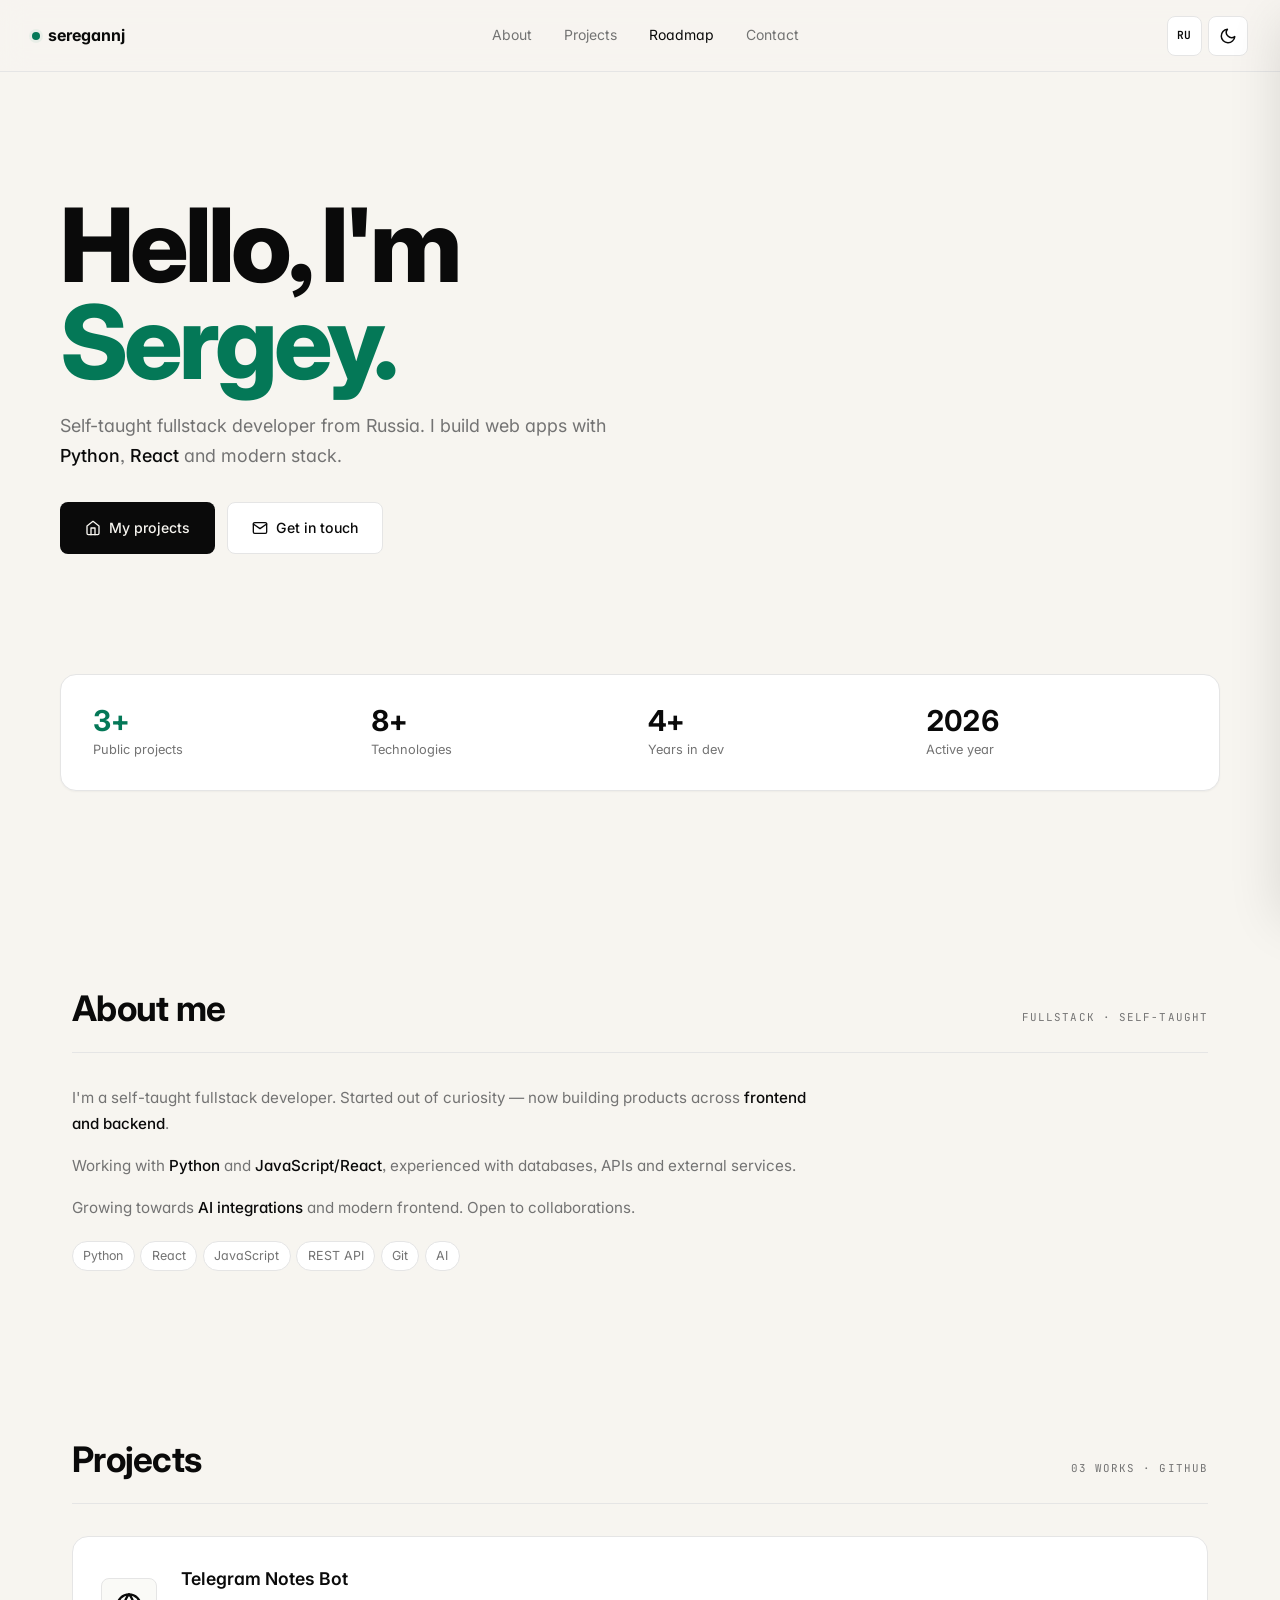
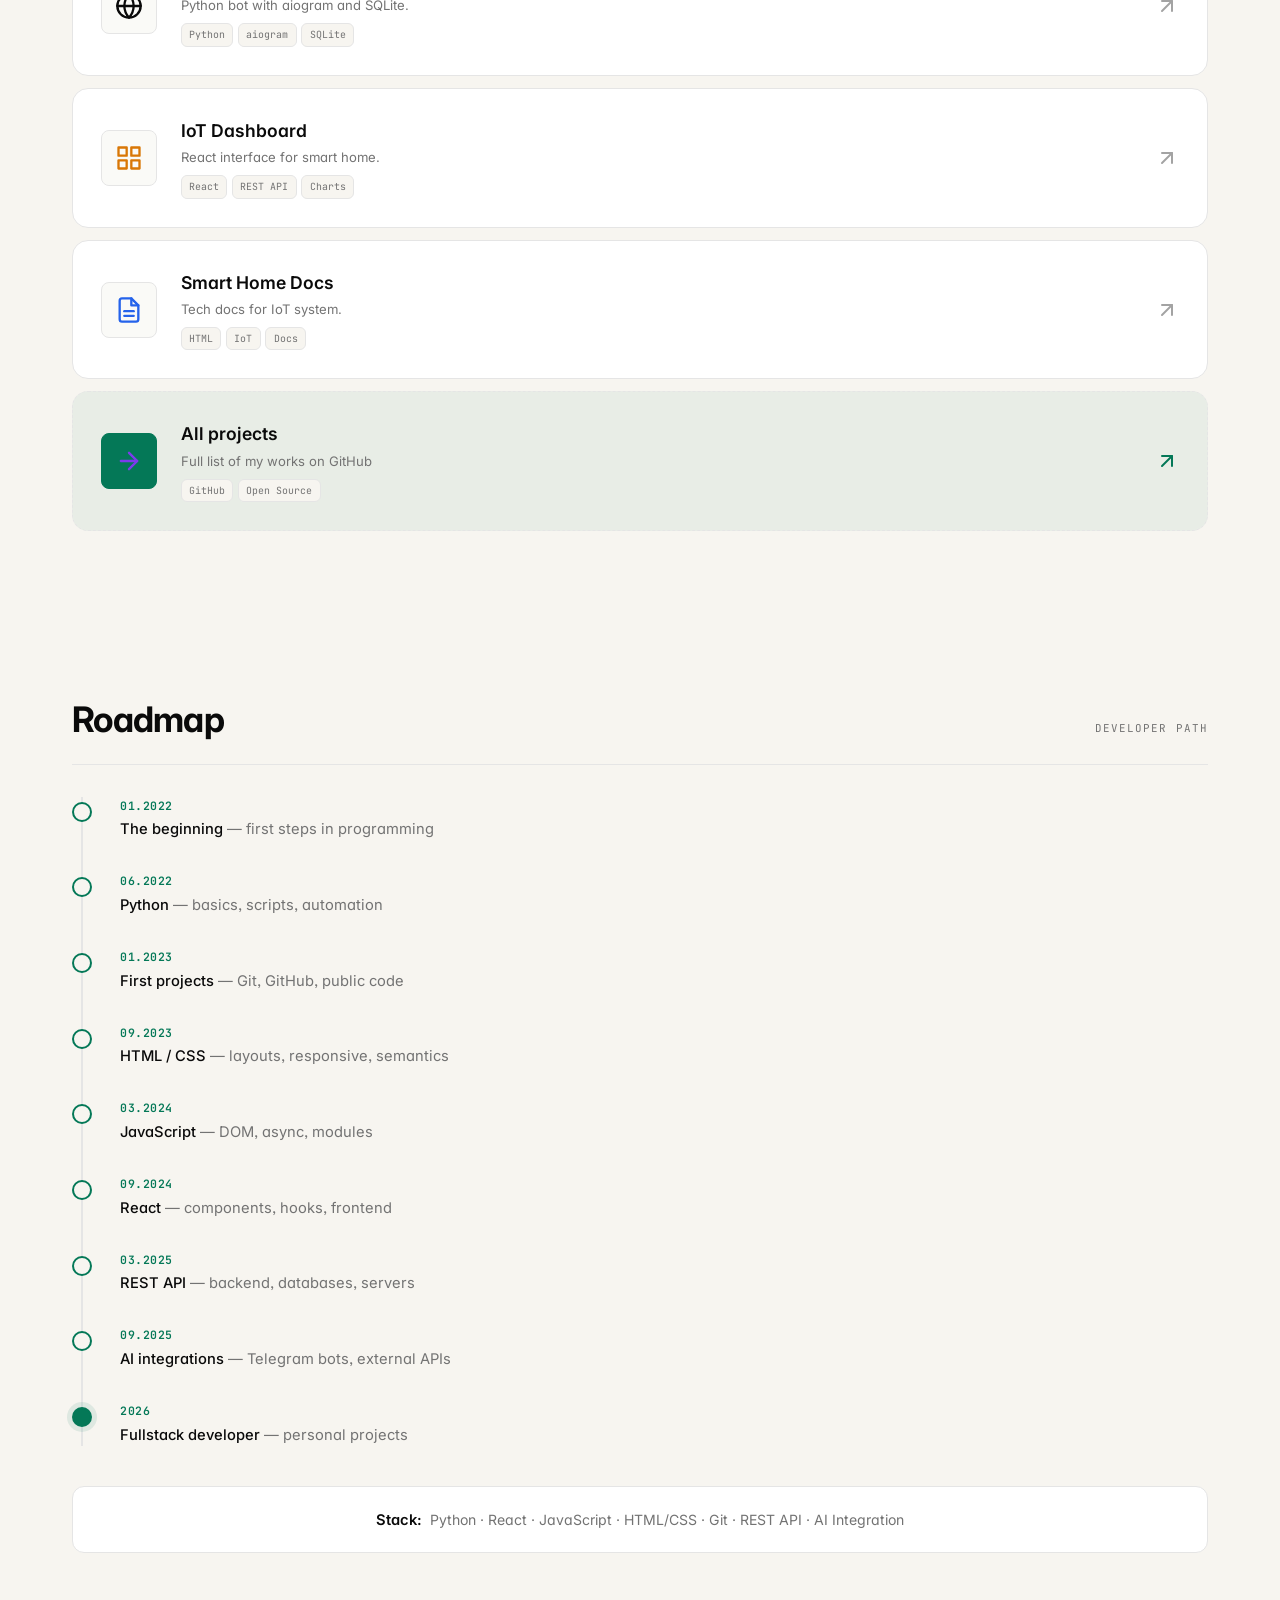
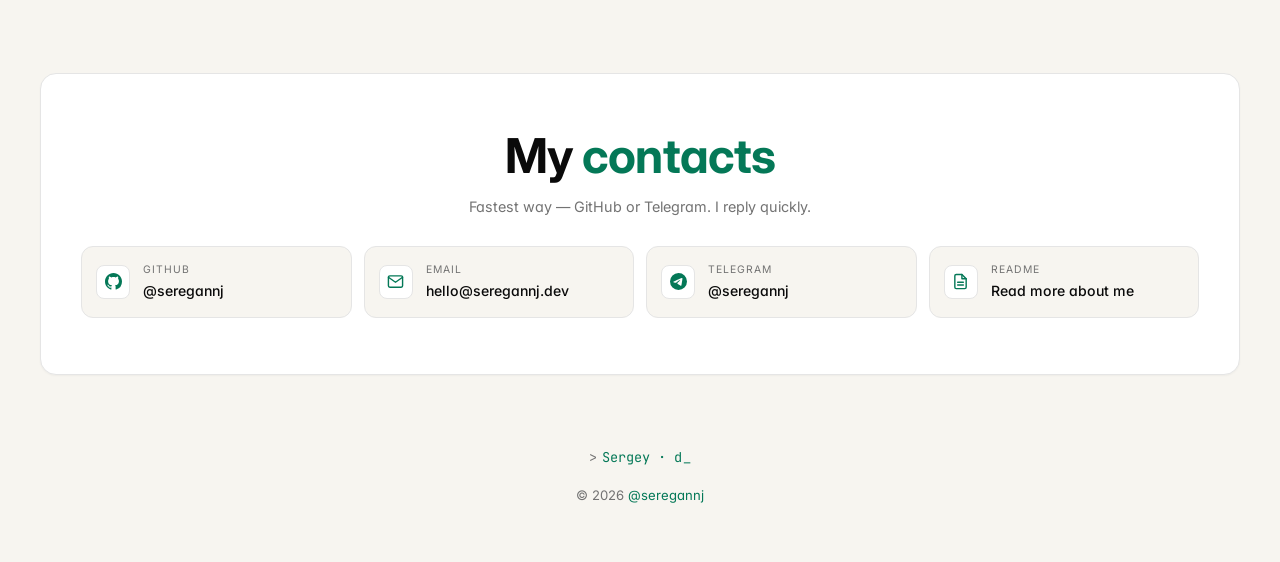
==== commit 617be08e: "Add files via upload" ====
--- a/index.html
+++ b/index.html
@@ -1,7 +1,8 @@
 <!DOCTYPE html>
-<html lang="ru" data-theme="light">
+<html lang="ru">
 <head>
 <meta charset="UTF-8">
+<script>(function(){try{var t=localStorage.getItem('p:theme');if(t!=='light'&&t!=='dark')t=window.matchMedia('(prefers-color-scheme:dark)').matches?'dark':'light';document.documentElement.setAttribute('data-theme',t)}catch(e){}})();</script>
 <meta name="viewport" content="width=device-width,initial-scale=1.0,viewport-fit=cover">
 <meta name="color-scheme" content="light dark">
 <title>Сергей — Fullstack Developer</title>
@@ -42,7 +43,7 @@
 
 <div class="nav-backdrop" id="navBackdrop"></div>
 
-<aside class="nav-panel" id="navPanel" aria-label="Menu">
+<aside class="nav-panel" id="navPanel" aria-label="Menu" aria-hidden="true">
   <div class="nav-panel-head">
     <span data-i18n="menu_title">Меню</span>
     <button class="icon-btn" id="closeBtn" type="button" aria-label="Close">
--- a/styles.css
+++ b/styles.css
@@ -0,0 +1,275 @@
+*,*::before,*::after{margin:0;padding:0;box-sizing:border-box}
+html{-webkit-text-size-adjust:100%;-webkit-font-smoothing:antialiased;scroll-behavior:smooth}
+body{min-height:100vh;overflow-x:hidden}
+img,svg{display:block;max-width:100%}
+button{font:inherit}
+
+:root{
+  --bg:#f7f5f0;--surface:#fff;--surface-2:#fafaf7;--surface-3:#f0eee7;
+  --ink:#0a0a0a;--muted:#737373;--muted-2:#a3a3a3;
+  --line:#e5e5e5;--line-2:#d4d4d4;
+  --accent:#047857;--accent-2:#065f46;
+  --accent-bg:rgba(4,120,87,.1);--accent-bg-2:rgba(4,120,87,.06);
+  --shadow-sm:0 1px 2px rgba(0,0,0,.04);--shadow-md:0 4px 12px rgba(0,0,0,.06);
+  --shadow-lg:0 10px 30px rgba(0,0,0,.08);--shadow-xl:0 20px 50px rgba(0,0,0,.12);
+  --sans:'Inter',-apple-system,sans-serif;--mono:'JetBrains Mono',monospace;
+  --r-sm:8px;--r:12px;--r-lg:16px;--r-xl:24px;
+  --nav-h:64px;--container:1200px;
+}
+[data-theme="dark"]{
+  --bg:#0a0a0a;--surface:#141414;--surface-2:#1a1a1a;--surface-3:#222;
+  --ink:#fafafa;--muted:#a3a3a3;--muted-2:#737373;
+  --line:#262626;--line-2:#333;
+  --accent:#10b981;--accent-2:#059669;
+  --accent-bg:rgba(16,185,129,.15);--accent-bg-2:rgba(16,185,129,.08);
+  --shadow-sm:0 1px 2px rgba(0,0,0,.4);--shadow-md:0 4px 12px rgba(0,0,0,.5);
+  --shadow-lg:0 10px 30px rgba(0,0,0,.6);--shadow-xl:0 20px 50px rgba(0,0,0,.7);
+}
+@media(prefers-color-scheme:dark){:root:not([data-theme="light"]){--bg:#0a0a0a;--surface:#141414;--surface-2:#1a1a1a;--surface-3:#222;--ink:#fafafa;--muted:#a3a3a3;--muted-2:#737373;--line:#262626;--line-2:#333;--accent:#10b981;--accent-2:#059669;--accent-bg:rgba(16,185,129,.15);--accent-bg-2:rgba(16,185,129,.08);--shadow-sm:0 1px 2px rgba(0,0,0,.4);--shadow-md:0 4px 12px rgba(0,0,0,.5);--shadow-lg:0 10px 30px rgba(0,0,0,.6);--shadow-xl:0 20px 50px rgba(0,0,0,.7)}}
+
+body{font-family:var(--sans);background:var(--bg);color:var(--ink);line-height:1.6;font-feature-settings:"cv11","ss03";transition:background-color .3s,color .3s}
+::selection{background:var(--accent);color:#fff}
+a{color:inherit;text-decoration:none}
+a:focus-visible,button:focus-visible{outline:2px solid var(--accent);outline-offset:3px;border-radius:6px}
+
+nav{position:fixed;top:0;left:0;right:0;z-index:100;height:var(--nav-h);padding:0 1.25rem;background:color-mix(in srgb,var(--bg) 82%,transparent);backdrop-filter:blur(14px);-webkit-backdrop-filter:blur(14px);border-bottom:1px solid var(--line);display:flex;justify-content:space-between;align-items:center;transition:background-color .3s,border-color .3s}
+.logo{font-weight:700;font-size:1rem;display:flex;align-items:center;gap:.5rem}
+.logo .dot{width:8px;height:8px;background:var(--accent);border-radius:50%;box-shadow:0 0 0 3px var(--accent-bg-2)}
+nav ul{display:none;gap:2rem;list-style:none;font-size:.875rem;color:var(--muted)}
+nav ul a{position:relative;padding:.25rem 0;transition:color .2s}
+nav ul a:hover{color:var(--ink)}
+nav ul a::after{content:'';position:absolute;left:0;right:0;bottom:-2px;height:1.5px;background:var(--accent);transform:scaleX(0);transform-origin:left;transition:transform .25s}
+nav ul a:hover::after,nav ul a[aria-current="page"]::after{transform:scaleX(1)}
+nav ul a[aria-current="page"]{color:var(--ink)}
+.nav-actions{display:flex;align-items:center;gap:.4rem}
+.icon-btn{width:40px;height:40px;display:inline-flex;align-items:center;justify-content:center;background:var(--surface);border:1px solid var(--line);border-radius:var(--r-sm);cursor:pointer;color:var(--ink);transition:all .2s;-webkit-tap-highlight-color:transparent}
+.icon-btn:hover{border-color:var(--ink);transform:translateY(-1px)}
+.icon-btn svg{width:18px;height:18px}
+.lang-toggle{font-family:var(--mono);font-size:.7rem;font-weight:600;letter-spacing:.05em;width:auto;padding:0 .55rem}
+.theme-icon{display:none}
+[data-theme="dark"] .theme-icon.sun{display:block}[data-theme="dark"] .theme-icon.moon{display:none}
+[data-theme="light"] .theme-icon.sun{display:none}[data-theme="light"] .theme-icon.moon{display:block}
+
+.menu-btn{display:inline-flex;background:var(--surface);border:1px solid var(--line);border-radius:var(--r-sm);cursor:pointer;width:40px;height:40px;align-items:center;justify-content:center;-webkit-tap-highlight-color:transparent}
+.menu-btn-inner{width:18px;height:14px;display:flex;flex-direction:column;justify-content:space-between}
+.menu-btn-inner span{display:block;width:100%;height:1.5px;background:var(--ink);border-radius:2px;transition:all .3s cubic-bezier(.4,0,.2,1);transform-origin:center}
+.menu-btn.active .menu-btn-inner span:nth-child(1){transform:translateY(6.25px) rotate(45deg);background:var(--accent)}
+.menu-btn.active .menu-btn-inner span:nth-child(2){opacity:0;transform:scaleX(0)}
+.menu-btn.active .menu-btn-inner span:nth-child(3){transform:translateY(-6.25px) rotate(-45deg);background:var(--accent)}
+
+.nav-backdrop{position:fixed;inset:0;z-index:140;background:rgba(0,0,0,.45);backdrop-filter:blur(4px);-webkit-backdrop-filter:blur(4px);opacity:0;pointer-events:none;transition:opacity .25s}
+.nav-backdrop.open{opacity:1;pointer-events:auto}
+.nav-panel{position:fixed;top:0;right:0;bottom:0;width:min(85vw,320px);z-index:150;background:var(--surface);border-left:1px solid var(--line);transform:translateX(100%);transition:transform .3s cubic-bezier(.4,0,.2,1);display:flex;flex-direction:column;box-shadow:var(--shadow-xl);overflow-y:auto}
+.nav-panel.open{transform:translateX(0)}
+.nav-panel-head{display:flex;justify-content:space-between;align-items:center;padding:1rem 1.25rem;border-bottom:1px solid var(--line)}
+.nav-panel-head span{font-family:var(--mono);font-size:.7rem;color:var(--muted);text-transform:uppercase;letter-spacing:.1em}
+.nav-panel ul{list-style:none;padding:.75rem 0;flex:1}
+.nav-panel ul li{border-bottom:1px solid var(--line);opacity:0;transform:translateX(10px);transition:opacity .3s,transform .3s}
+.nav-panel ul li:last-child{border-bottom:none}
+.nav-panel.open ul li{opacity:1;transform:translateX(0)}
+.nav-panel.open ul li:nth-child(1){transition-delay:.05s}
+.nav-panel.open ul li:nth-child(2){transition-delay:.1s}
+.nav-panel.open ul li:nth-child(3){transition-delay:.15s}
+.nav-panel.open ul li:nth-child(4){transition-delay:.2s}
+.nav-panel a{display:block;padding:.9rem 1.25rem;font-size:.95rem;font-weight:500;transition:background .2s}
+.nav-panel a:hover{background:var(--surface-2)}
+.nav-panel a[aria-current="page"]{color:var(--accent)}
+.nav-panel-foot{padding:1rem 1.25rem;border-top:1px solid var(--line);font-size:.75rem;color:var(--muted-2);font-family:var(--mono)}
+
+.hero{min-height:100vh;padding:calc(var(--nav-h) + 3rem) 1.25rem 3rem;max-width:var(--container);margin:0 auto;display:flex;flex-direction:column;justify-content:center;scroll-margin-top:var(--nav-h)}
+.hero h1{font-weight:800;font-size:clamp(2.5rem,8vw,6.5rem);line-height:.95;letter-spacing:-.04em;margin-bottom:1.25rem}
+.hero h1 .accent{color:var(--accent)}
+.hero .lead{font-size:clamp(.95rem,1.4vw,1.15rem);color:var(--muted);max-width:580px;margin-bottom:2rem;line-height:1.65}
+.hero .lead strong{color:var(--ink);font-weight:500}
+.hero-actions{display:flex;gap:.6rem;flex-wrap:wrap;margin-bottom:2.5rem}
+.btn{display:inline-flex;align-items:center;justify-content:center;gap:.5rem;padding:.8rem 1.3rem;border-radius:var(--r-sm);font-weight:500;font-size:.88rem;border:1px solid transparent;cursor:pointer;font-family:inherit;transition:all .2s;min-height:44px;-webkit-tap-highlight-color:transparent}
+.btn svg{width:16px;height:16px;flex-shrink:0}
+.btn-primary{background:var(--ink);color:var(--bg)}
+.btn-primary:hover{background:var(--accent);border-color:var(--accent);transform:translateY(-1px)}
+.btn-secondary{background:var(--surface);color:var(--ink);border-color:var(--line)}
+.btn-secondary:hover{border-color:var(--ink);transform:translateY(-1px)}
+
+.stats-bar{display:grid;grid-template-columns:repeat(2,1fr);gap:1.25rem;padding:1.25rem;background:var(--surface);border:1px solid var(--line);border-radius:var(--r-lg);box-shadow:var(--shadow-sm)}
+.stat-n{font-weight:700;font-size:clamp(1.3rem,3.5vw,1.8rem);letter-spacing:-.02em;line-height:1;margin-bottom:.35rem;font-variant-numeric:tabular-nums}
+.stat-n.green{color:var(--accent)}
+.stat-l{font-size:.7rem;color:var(--muted);line-height:1.3}
+
+section{padding:3rem 1.25rem;max-width:var(--container);margin:0 auto;scroll-margin-top:calc(var(--nav-h) + 16px)}
+.section-header{margin-bottom:2rem;display:flex;justify-content:space-between;align-items:baseline;flex-wrap:wrap;gap:1rem;padding-bottom:1rem;border-bottom:1px solid var(--line)}
+.section-header h2{font-size:clamp(1.4rem,3.5vw,2.2rem);font-weight:700;letter-spacing:-.02em}
+.section-header .meta{font-family:var(--mono);font-size:.68rem;color:var(--muted);text-transform:uppercase;letter-spacing:.1em}
+
+.about-text{max-width:750px}
+.about-text p{font-size:.95rem;color:var(--muted);margin-bottom:1rem;line-height:1.7}
+.about-text p strong{color:var(--ink);font-weight:500}
+.about-text .tags{margin-top:1.25rem;display:flex;gap:.35rem;flex-wrap:wrap}
+.about-text .tags span{padding:.25rem .65rem;background:var(--surface);border:1px solid var(--line);border-radius:100px;font-size:.78rem;color:var(--muted);transition:all .2s}
+.about-text .tags span:hover{border-color:var(--accent);color:var(--ink)}
+
+/* ===== INDEX PAGE — horizontal project cards ===== */
+.projects{display:flex;flex-direction:column;gap:.75rem}
+.project{display:grid;grid-template-columns:44px 1fr;gap:1rem;align-items:center;padding:1.25rem;background:var(--surface);border:1px solid var(--line);border-radius:var(--r-lg);transition:all .25s;text-decoration:none;color:inherit;cursor:pointer;position:relative;overflow:hidden}
+.project::before{content:'';position:absolute;left:0;top:0;bottom:0;width:3px;background:var(--accent);transform:scaleY(0);transform-origin:bottom;transition:transform .3s}
+.project:hover{border-color:var(--accent);transform:translateY(-2px);box-shadow:var(--shadow-lg)}
+.project:hover::before{transform:scaleY(1)}
+.project-icon{width:44px;height:44px;background:var(--surface-2);border:1px solid var(--line);border-radius:var(--r-sm);display:flex;align-items:center;justify-content:center;color:var(--ink);flex-shrink:0}
+.project-icon svg{width:22px;height:22px}
+.project:nth-child(2) .project-icon{color:#d97706}
+.project:nth-child(3) .project-icon{color:#2563eb}
+.project:nth-child(4) .project-icon{color:#7c3aed}
+.project:nth-child(5) .project-icon{color:#dc2626}
+.project:nth-child(6) .project-icon{color:#0891b2}
+.project:nth-child(7) .project-icon{color:#db2777}
+.project:nth-child(8) .project-icon{color:#65a30d}
+.project:nth-child(9) .project-icon{color:#ea580c}
+.project-info h3{font-size:1rem;font-weight:600;margin-bottom:.2rem}
+.project-info p{font-size:.82rem;color:var(--muted);line-height:1.5;margin-bottom:.45rem}
+.project-tags{display:flex;gap:.3rem;flex-wrap:wrap}
+.project-tags span{font-family:var(--mono);font-size:.62rem;padding:.18rem .45rem;background:var(--bg);border-radius:6px;color:var(--muted);border:1px solid var(--line)}
+.project-arrow{display:none}
+.project-links{display:none}
+.project-cta{background:var(--accent-bg-2);border-style:dashed}
+.project-cta:hover{background:var(--accent-bg);border-style:solid;border-color:var(--accent)}
+.project-cta::before{display:none}
+.project-cta .project-icon{background:var(--accent);color:#fff;border-color:var(--accent)}
+.project-cta .project-arrow{color:var(--accent)}
+
+/* ===== PROJECTS PAGE — vertical project cards (.project-card) ===== */
+.page-hero{padding:calc(var(--nav-h) + 3rem) 1.25rem 2.5rem;max-width:var(--container);margin:0 auto}
+.page-hero .breadcrumb{margin-bottom:1.25rem;font-family:var(--mono);font-size:.75rem;color:var(--muted-2);text-transform:uppercase;letter-spacing:.1em;display:flex;align-items:center;gap:.5rem;flex-wrap:wrap}
+.page-hero .breadcrumb a{color:var(--accent);transition:opacity .2s}
+.page-hero .breadcrumb a:hover{opacity:.7}
+.page-hero .breadcrumb .sep{color:var(--muted-2)}
+.page-hero h1{font-size:clamp(2.2rem,6vw,4rem);font-weight:800;letter-spacing:-.04em;margin-bottom:.75rem;line-height:1}
+.page-hero p{color:var(--muted);font-size:clamp(1rem,1.4vw,1.15rem);max-width:600px}
+
+.projects-list-wrap{padding:0 1.25rem 4rem}
+.projects-list-wrap .projects-list{max-width:var(--container);margin:0 auto}
+
+.projects-list{display:grid;grid-template-columns:1fr;gap:1rem}
+
+.project-card{
+  display:flex;flex-direction:column;align-items:flex-start;gap:1rem;
+  padding:1.5rem;
+  background:var(--surface);
+  border:1px solid var(--line);
+  border-radius:var(--r-lg);
+  text-decoration:none;color:inherit;
+  transition:all .25s;
+  position:relative;overflow:hidden;
+  height:100%;
+}
+.project-card:hover{border-color:var(--accent);transform:translateY(-2px);box-shadow:var(--shadow-lg)}
+.project-card-icon{
+  width:44px;height:44px;
+  background:var(--surface-2);
+  border:1px solid var(--line);
+  border-radius:var(--r-sm);
+  display:flex;align-items:center;justify-content:center;
+  color:var(--ink);flex-shrink:0;
+}
+.project-card-icon svg{width:22px;height:22px}
+.project-card:nth-child(2) .project-card-icon{color:#d97706}
+.project-card:nth-child(3) .project-card-icon{color:#2563eb}
+.project-card:nth-child(4) .project-card-icon{color:#7c3aed}
+.project-card:nth-child(5) .project-card-icon{color:#0891b2}
+.project-card:nth-child(6) .project-card-icon{color:#db2777}
+.project-card:nth-child(7) .project-card-icon{color:#65a30d}
+.project-card:nth-child(8) .project-card-icon{color:#ea580c}
+
+.project-card-info{flex:1;width:100%;display:flex;flex-direction:column}
+.project-card-info h3{font-size:1.05rem;font-weight:600;margin-bottom:.4rem;letter-spacing:-.01em}
+.project-card-info p{font-size:.88rem;color:var(--muted);line-height:1.55;margin-bottom:.85rem}
+.project-card-tags{display:flex;gap:.4rem;flex-wrap:wrap;margin-bottom:1rem}
+.project-card-tags span{font-family:var(--mono);font-size:.7rem;padding:.25rem .55rem;background:var(--bg);border-radius:6px;color:var(--muted);border:1px solid var(--line)}
+.project-card-links{display:flex;gap:.5rem;flex-wrap:wrap;margin-top:auto}
+.project-card-link{
+  display:inline-flex;align-items:center;gap:.4rem;
+  padding:.45rem .75rem;
+  background:var(--bg);border:1px solid var(--line);border-radius:6px;
+  font-size:.72rem;font-family:var(--mono);
+  color:var(--muted);transition:all .2s;
+}
+.project-card:hover .project-card-link{border-color:var(--accent);color:var(--accent)}
+.project-card-link svg{flex-shrink:0}
+
+/* TIMELINE */
+.timeline{position:relative;padding-left:2.5rem}
+.timeline::before{content:'';position:absolute;left:8px;top:0;bottom:0;width:2px;background:var(--line)}
+.timeline-item{position:relative;padding-bottom:2rem;opacity:0;transform:translateY(12px);transition:opacity .5s ease,transform .5s ease}
+.timeline-item.visible{opacity:1;transform:translateY(0)}
+.timeline-item:last-child{padding-bottom:0}
+.timeline-dot{position:absolute;left:-2.5rem;top:6px;width:18px;height:18px;border-radius:50%;background:var(--bg);border:2.5px solid var(--accent);z-index:1;transition:background .3s,transform .3s,box-shadow .3s}
+.timeline-item:hover .timeline-dot{background:var(--accent);transform:scale(1.15)}
+.timeline-item:last-child .timeline-dot{background:var(--accent);box-shadow:0 0 0 5px var(--accent-bg)}
+.tl-date{font-family:var(--mono);font-size:.72rem;color:var(--accent);font-weight:600;letter-spacing:.05em;margin-bottom:.2rem}
+.tl-text{font-size:.92rem;color:var(--muted);line-height:1.5}
+.tl-text strong{color:var(--ink);font-weight:500}
+.stack-summary{margin-top:2.5rem;padding:1.25rem 1.5rem;background:var(--surface);border:1px solid var(--line);border-radius:var(--r);text-align:center}
+.ss-label{font-weight:600;font-size:.92rem;color:var(--ink);margin-right:.25rem}
+.ss-items{font-size:.88rem;color:var(--muted);line-height:1.8}
+
+/* CONTACT */
+.contact{background:var(--surface);color:var(--ink);border:1px solid var(--line);border-radius:var(--r-lg);padding:2.5rem 1.25rem;max-width:var(--container);margin:2.5rem auto;box-shadow:var(--shadow-sm);transition:background-color .3s,border-color .3s}
+.contact h2{font-size:clamp(1.6rem,4.5vw,3rem);font-weight:700;letter-spacing:-.02em;margin-bottom:.75rem;line-height:1.1;text-align:center}
+.contact h2 .green{color:var(--accent)}
+.contact>p{color:var(--muted);max-width:480px;margin:0 auto 1.75rem;font-size:.9rem;text-align:center}
+.contact-grid{display:grid;grid-template-columns:1fr;gap:.6rem}
+.contact-card{display:flex;align-items:center;gap:.8rem;padding:.9rem;background:var(--bg);border:1px solid var(--line);border-radius:var(--r);transition:all .25s;text-decoration:none;color:var(--ink);min-height:56px}
+.contact-card:hover{border-color:var(--accent);background:var(--surface-2);transform:translateY(-2px)}
+.contact-card-icon{width:34px;height:34px;background:var(--surface);border:1px solid var(--line);border-radius:8px;display:flex;align-items:center;justify-content:center;flex-shrink:0;color:var(--accent)}
+.contact-card-icon svg{width:17px;height:17px}
+.contact-card-info{min-width:0;flex:1}
+.contact-card-info .label{font-size:.65rem;color:var(--muted);text-transform:uppercase;letter-spacing:.1em;margin-bottom:.1rem}
+.contact-card-info .value{font-weight:500;font-size:.88rem;white-space:nowrap;overflow:hidden;text-overflow:ellipsis}
+
+footer{padding:2rem 1.25rem 3.5rem;text-align:center;color:var(--muted);font-size:.82rem}
+footer a{color:var(--accent);transition:opacity .2s}
+footer a:hover{opacity:.7}
+.footer-terminal{font-family:var(--mono);font-size:.85rem;color:var(--accent);margin-bottom:1rem;display:inline-flex;align-items:center;gap:0;min-height:1.4em}
+.footer-terminal .prompt{color:var(--muted);margin-right:.35rem}
+#footerTyping{position:relative}
+#footerTyping::after{content:'_';animation:blink .8s step-end infinite;color:var(--accent);font-weight:400;margin-left:1px}
+@keyframes blink{50%{opacity:0}}
+
+.back-top{position:fixed;bottom:1.5rem;right:1.5rem;width:44px;height:44px;border-radius:50%;background:var(--accent);color:#fff;display:flex;align-items:center;justify-content:center;opacity:0;transform:translateY(10px);transition:all .3s;pointer-events:none;border:none;cursor:pointer;z-index:50;box-shadow:var(--shadow-lg)}
+.back-top svg{width:20px;height:20px}
+.back-top.show{opacity:1;transform:translateY(0);pointer-events:auto}
+.back-top:hover{transform:translateY(-2px);background:var(--accent-2)}
+
+.reveal{opacity:0;transform:translateY(18px);transition:opacity .65s,transform .65s ease}
+.reveal.visible{opacity:1;transform:translateY(0)}
+
+@media(prefers-reduced-motion:reduce){*,*::before,*::after{animation-duration:.01ms!important;transition-duration:.01ms!important;scroll-behavior:auto!important}.reveal{opacity:1;transform:none}.timeline-item{opacity:1!important;transform:none!important}#footerTyping::after{animation:none}}
+
+@media(min-width:480px){
+  section{padding:3.5rem 1.5rem}nav{padding:0 1.5rem}
+  .stats-bar{grid-template-columns:repeat(4,1fr);gap:1rem;padding:1.5rem 1.75rem}.stat-l{font-size:.75rem}
+  .project{padding:1.5rem;grid-template-columns:52px 1fr;gap:1.25rem}.project-icon{width:52px;height:52px}.project-icon svg{width:26px;height:26px}.project-info h3{font-size:1.1rem}
+  .contact{padding:3rem 1.75rem}.contact-grid{grid-template-columns:repeat(2,1fr);gap:.75rem}
+  .page-hero{padding-left:1.5rem;padding-right:1.5rem}
+  .projects-list-wrap{padding:0 1.5rem 4rem}
+}
+@media(min-width:600px){
+  .projects-list{grid-template-columns:repeat(2,1fr);gap:1.25rem}
+}
+@media(min-width:768px){
+  :root{--nav-h:72px}nav{padding:0 2rem}section{padding:5rem 2rem}
+  .hero{padding-top:calc(var(--nav-h) + 5rem);padding-bottom:4rem}
+  .hero-actions{gap:.75rem}.btn{padding:.85rem 1.5rem}
+  .project{grid-template-columns:56px 1fr auto;padding:1.75rem;gap:1.5rem}.project-icon{width:56px;height:56px}.project-icon svg{width:28px;height:28px}
+  .project-arrow{display:block;width:24px;height:24px;color:var(--muted-2);transition:all .3s}
+  .project:hover .project-arrow{color:var(--accent);transform:translate(4px,-4px)}
+  .stat-l{font-size:.8rem}.stats-bar{margin-top:4rem;padding:2rem}
+  .contact{padding:3.5rem 2.5rem}
+  .timeline{padding-left:3rem}.timeline::before{left:9px}.timeline-dot{left:-3rem;width:20px;height:20px;top:5px}
+  .all-projects-grid .project{padding:1.5rem}
+  .projects-list-wrap{padding:0 2rem 5rem}
+  .page-hero{padding:calc(var(--nav-h) + 4rem) 2rem 3rem}
+}
+@media(min-width:1024px){
+  nav ul{display:flex}.menu-btn{display:none}.contact-grid{grid-template-columns:repeat(4,1fr)}.stats-bar{margin-top:5rem}
+  .projects-list{grid-template-columns:repeat(3,1fr)}
+}
+@media(min-width:1400px){:root{--container:1280px}}
+@media print{nav,.nav-backdrop,.nav-panel,.back-top{display:none!important}body{background:#fff;color:#000!important}.hero{min-height:auto;padding:2rem 0}section{padding:2rem 0}}
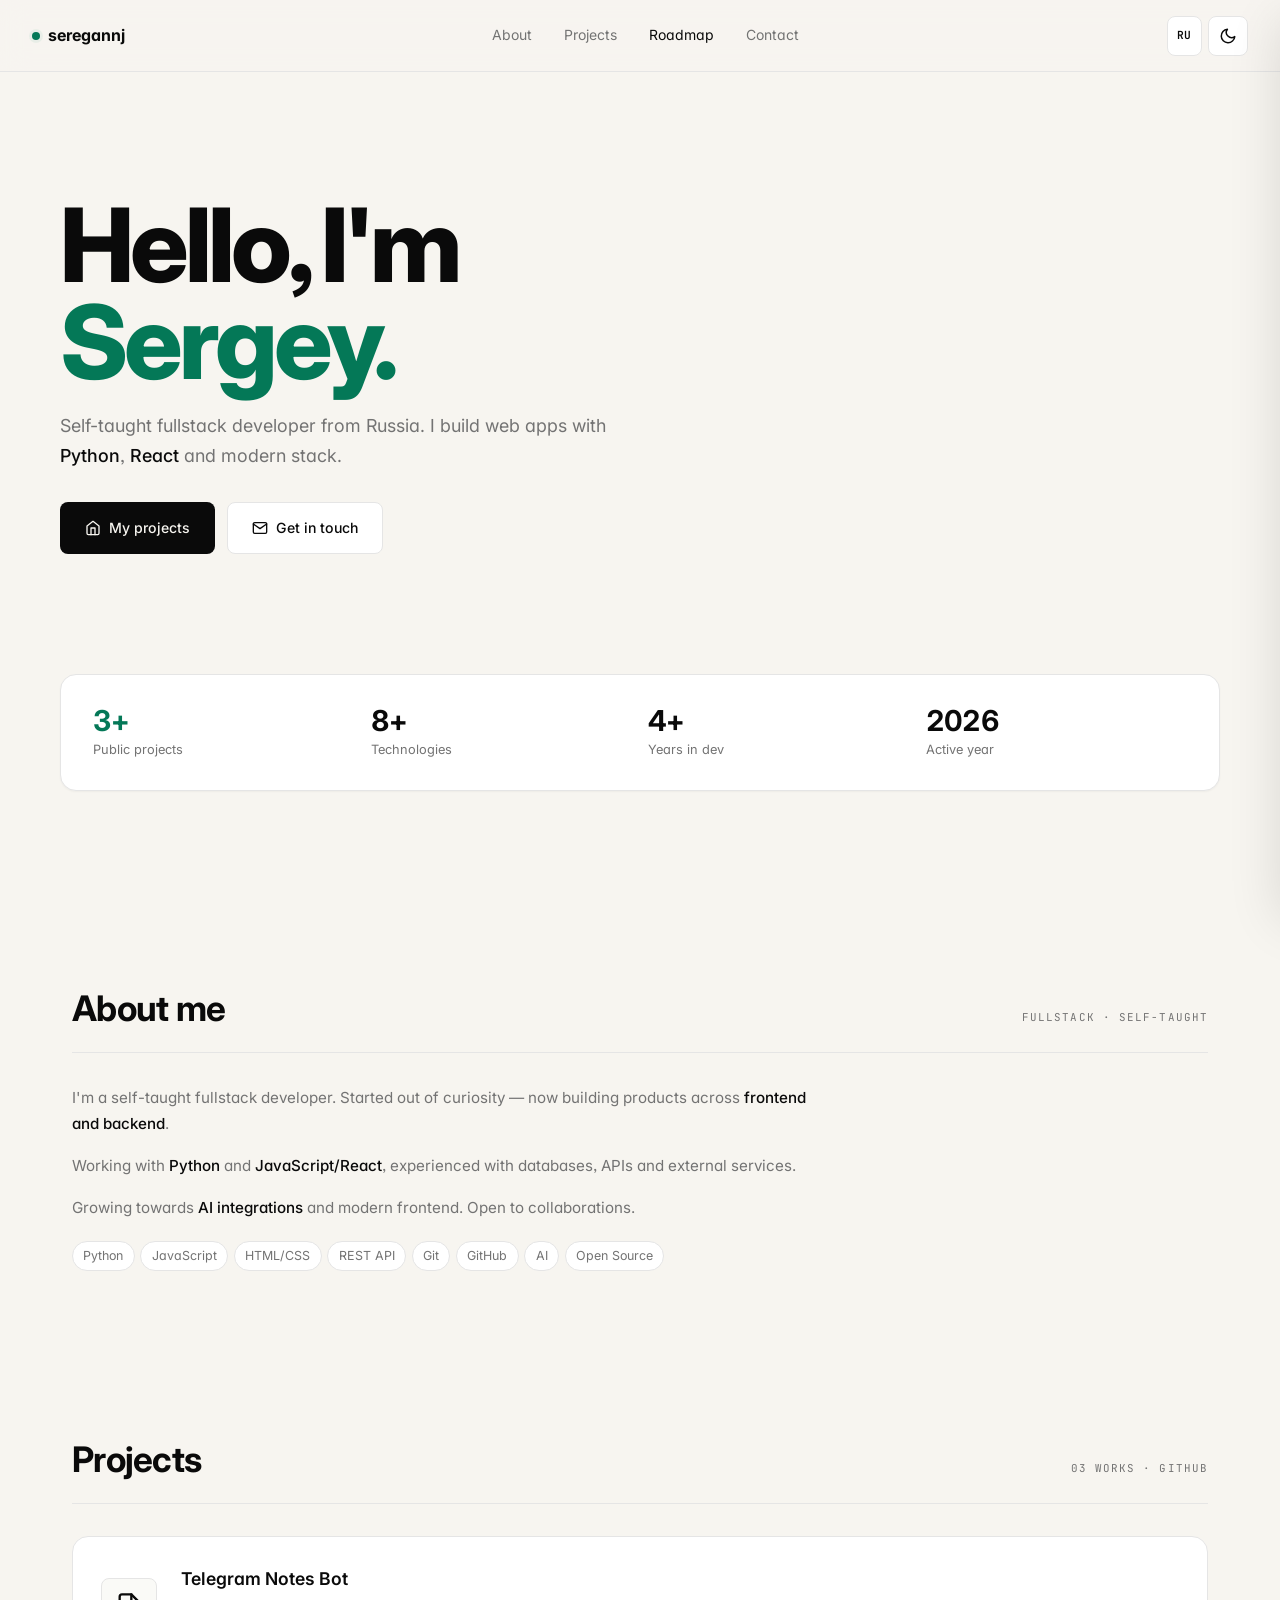
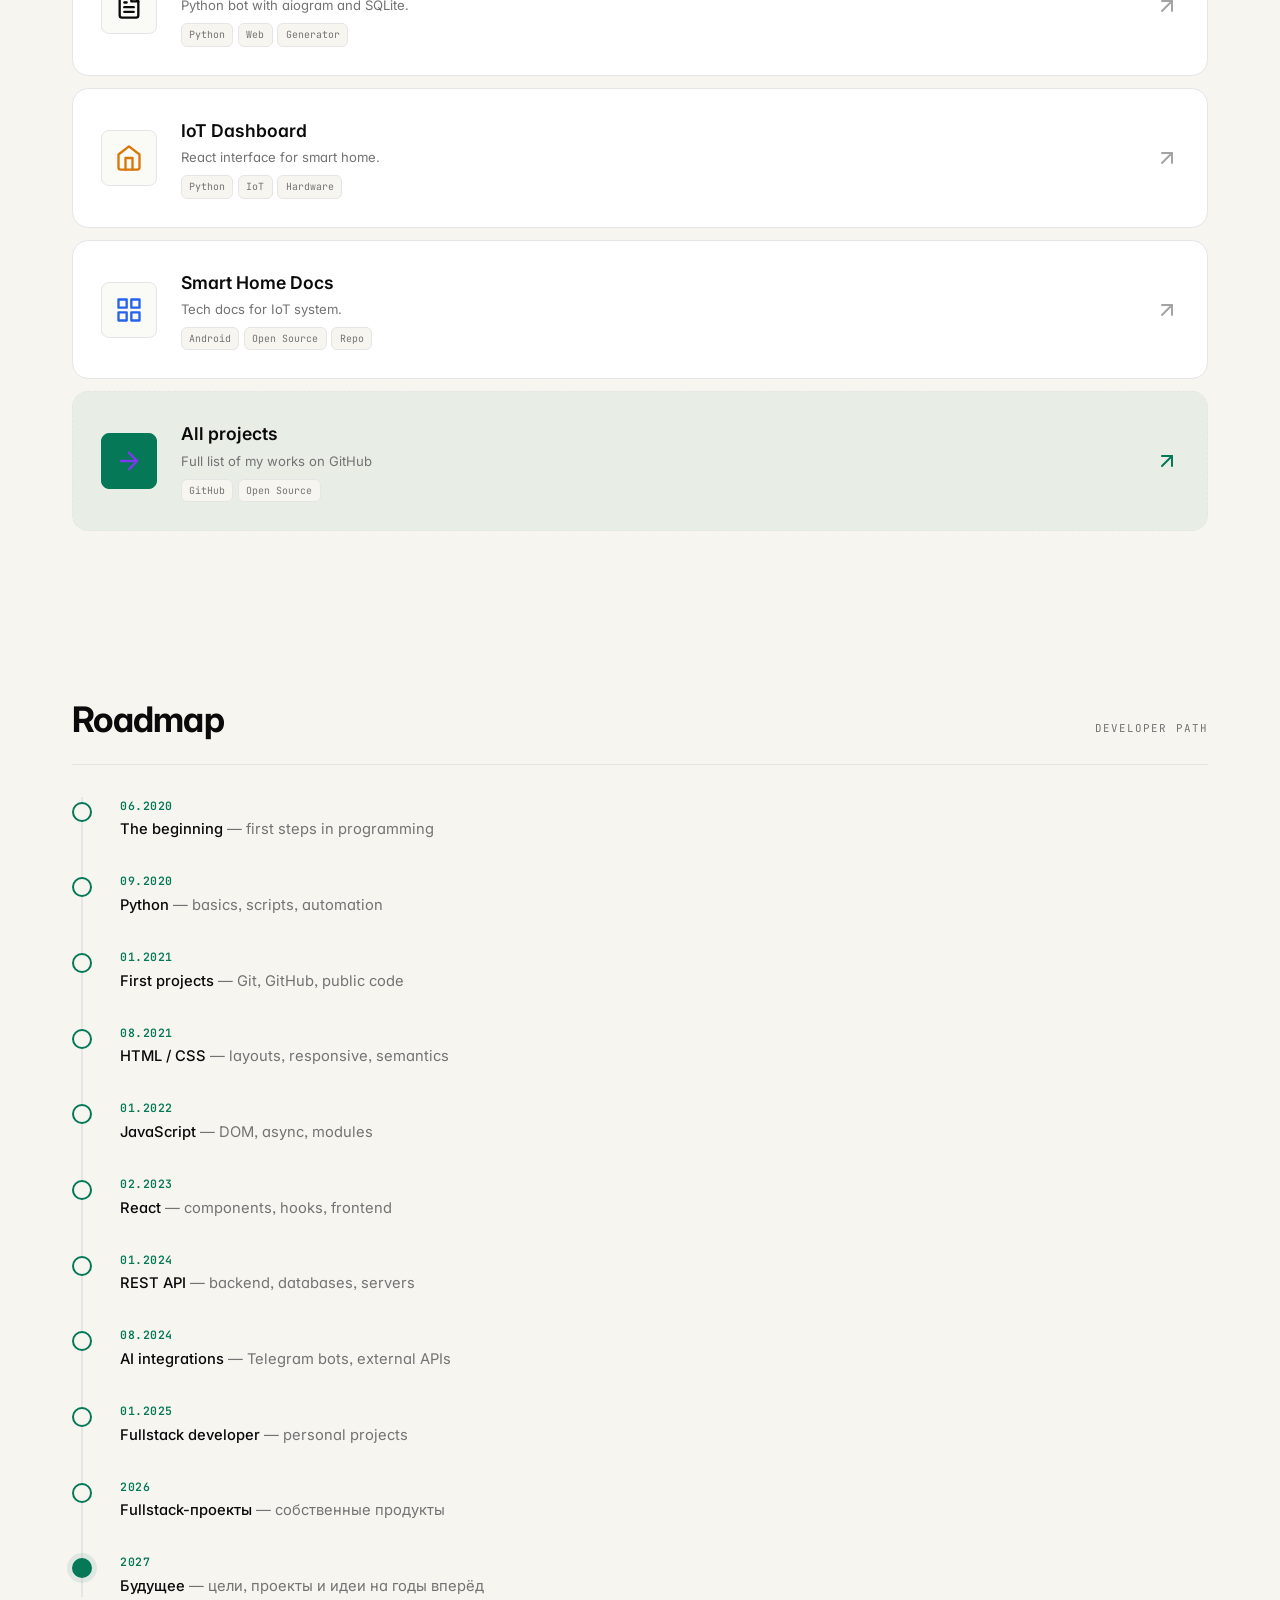
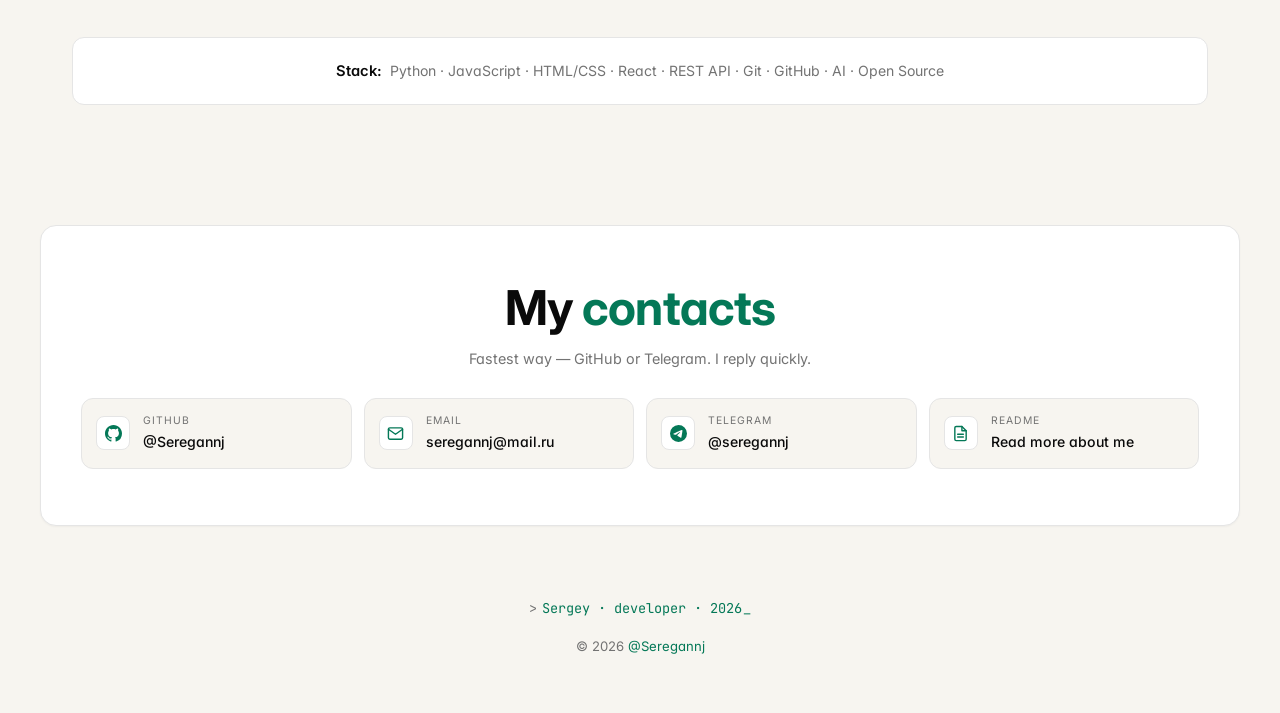
==== commit 7bc5e7b0: "Update index.html" ====
--- a/index.html
+++ b/index.html
@@ -5,12 +5,12 @@
 <script>(function(){try{var t=localStorage.getItem('p:theme');if(t!=='light'&&t!=='dark')t=window.matchMedia('(prefers-color-scheme:dark)').matches?'dark':'light';document.documentElement.setAttribute('data-theme',t)}catch(e){}})();</script>
 <meta name="viewport" content="width=device-width,initial-scale=1.0,viewport-fit=cover">
 <meta name="color-scheme" content="light dark">
-<title>Сергей — Fullstack Developer</title>
-<meta name="description" content="Сергей — fullstack-разработчик-самоучка. Python, React, JavaScript, REST API.">
+<title>Серёга — Fullstack Developer</title>
+<meta name="description" content="Серёга — fullstack-разработчик-самоучка. Python, React, Open Source, AI.">
 <meta property="og:type" content="website">
-<meta property="og:title" content="Сергей — Fullstack Developer">
-<meta property="og:description" content="Fullstack-разработчик. Python, React, AI-интеграции.">
-<meta property="og:image" content="https://seregannj.dev/og.png">
+<meta property="og:title" content="Серёга — Fullstack Developer">
+<meta property="og:description" content="Fullstack-разработчик-самоучка. Ценю прозрачные сервисы, которым доверяют миллионы.">
+<meta property="og:image" content="https://seregannj.is-a.dev/og.png">
 <meta property="og:locale" content="ru_RU">
 <meta name="twitter:card" content="summary_large_image">
 <link rel="icon" href="data:image/svg+xml,%3Csvg xmlns='http://www.w3.org/2000/svg' viewBox='0 0 32 32'%3E%3Crect width='32' height='32' rx='8' fill='%230a0a0a'/%3E%3Ccircle cx='16' cy='16' r='6' fill='%23047857'/%3E%3C/svg%3E">
@@ -63,8 +63,8 @@
 <main>
 
 <header class="hero">
-  <h1><span data-i18n="hero_greeting">Привет, я</span><br><span class="accent" data-i18n="hero_name">Сергей.</span></h1>
-  <p class="lead" data-i18n="hero_lead" data-i18n-html>Fullstack-разработчик-самоучка из России. Создаю веб-приложения на <strong>Python</strong>, <strong>React</strong> и современном стеке.</p>
+  <h1><span data-i18n="hero_greeting">Привет, я</span><br><span class="accent" data-i18n="hero_name">Серёга.</span></h1>
+  <p class="lead" data-i18n="hero_lead" data-i18n-html>Fullstack-разработчик-самоучка. Ценю прозрачные сервисы, которым доверяют миллионы.</p>
   <div class="hero-actions">
     <a href="#work" class="btn btn-primary">
       <svg viewBox="0 0 24 24" fill="none" stroke="currentColor" stroke-width="2" stroke-linecap="round" stroke-linejoin="round"><path d="M3 9l9-7 9 7v11a2 2 0 0 1-2 2H5a2 2 0 0 1-2-2z"/><polyline points="9 22 9 12 15 12 15 22"/></svg>
@@ -76,9 +76,9 @@
     </a>
   </div>
   <div class="stats-bar">
-    <div><div class="stat-n green" data-i18n="stat1_num">3+</div><div class="stat-l" data-i18n="stat1_label">Публичных проекта</div></div>
-    <div><div class="stat-n" data-i18n="stat2_num">8+</div><div class="stat-l" data-i18n="stat2_label">Технологий</div></div>
-    <div><div class="stat-n" data-i18n="stat3_num">4+</div><div class="stat-l" data-i18n="stat3_label">Года в разработке</div></div>
+    <div><div class="stat-n green" data-i18n="stat1_num">7+</div><div class="stat-l" data-i18n="stat1_label">Публичных проектов</div></div>
+    <div><div class="stat-n" data-i18n="stat2_num">5+</div><div class="stat-l" data-i18n="stat2_label">Технологий</div></div>
+    <div><div class="stat-n" data-i18n="stat3_num">6+</div><div class="stat-l" data-i18n="stat3_label">Лет в разработке</div></div>
     <div><div class="stat-n" data-i18n="stat4_num">2026</div><div class="stat-l" data-i18n="stat4_label">Активный год</div></div>
   </div>
 </header>
@@ -89,43 +89,43 @@
     <span class="meta" data-i18n="about_meta">FULLSTACK · SELF-TAUGHT</span>
   </div>
   <div class="about-text">
-    <p data-i18n="about_p1" data-i18n-html>Я fullstack-разработчик-самоучка. Начал с любопытства — а сейчас создаю продукты на стыке <strong>фронтенда и бэкенда</strong>.</p>
-    <p data-i18n="about_p2" data-i18n-html>Работаю с <strong>Python</strong> и <strong>JavaScript/React</strong>, разбираюсь в базах данных, API и внешних сервисах.</p>
-    <p data-i18n="about_p3" data-i18n-html>Развиваюсь в сторону <strong>AI-интеграций</strong> и современного frontend. Открыт к коллаборациям.</p>
-    <div class="tags"><span>Python</span><span>React</span><span>JavaScript</span><span>REST API</span><span>Git</span><span>AI</span></div>
+    <p data-i18n="about_p1" data-i18n-html>Я fullstack-разработчик-самоучка. Для меня программирование — место больших возможностей.</p>
+    <p data-i18n="about_p2" data-i18n-html>Основной стек — <strong>Python</strong> + <strong>React</strong>. Умею поднимать бэкенд, верстать интерфейсы, работать с <strong>Git</strong> и <strong>API</strong>.</p>
+    <p data-i18n="about_p3" data-i18n-html>Интересуюсь <strong>AI</strong>, <strong>Open Source</strong> и тем, как делать прозрачные продукты, которым не страшно доверить свои данные.</p>
+    <div class="tags"><span>Python</span><span>JavaScript</span><span>HTML/CSS</span><span>REST API</span><span>Git</span><span>GitHub</span><span>AI</span><span>Open Source</span></div>
   </div>
 </section>
 
 <section id="work" class="reveal">
   <div class="section-header">
     <h2 data-i18n="projects_title">Проекты</h2>
-    <span class="meta" data-i18n="projects_meta">03 РАБОТЫ · GITHUB</span>
+    <span class="meta" data-i18n="projects_meta">3 РАБОТЫ · OPEN SOURCE</span>
   </div>
   <div class="projects">
-    <a href="https://github.com/seregannj" target="_blank" rel="noopener" class="project">
-      <div class="project-icon"><svg viewBox="0 0 24 24" fill="none" stroke="currentColor" stroke-width="2" stroke-linecap="round" stroke-linejoin="round"><circle cx="12" cy="12" r="10"/><line x1="2" y1="12" x2="22" y2="12"/><path d="M12 2a15.3 15.3 0 0 1 4 10 15.3 15.3 0 0 1-4 10 15.3 15.3 0 0 1-4-10 15.3 15.3 0 0 1 4-10z"/></svg></div>
-      <div class="project-info">
-        <h3 data-i18n="proj1_title">Telegram-бот для заметок</h3>
-        <p data-i18n="proj1_desc">Бот на Python с aiogram и SQLite.</p>
-        <div class="project-tags"><span>Python</span><span>aiogram</span><span>SQLite</span></div>
-      </div>
-      <svg class="project-arrow" viewBox="0 0 24 24" fill="none" stroke="currentColor" stroke-width="2" stroke-linecap="round" stroke-linejoin="round"><line x1="7" y1="17" x2="17" y2="7"/><polyline points="7 7 17 7 17 17"/></svg>
-    </a>
-    <a href="https://github.com/seregannj" target="_blank" rel="noopener" class="project">
+    <a href="https://github.com/seregannj/gendonly" target="_blank" rel="noopener" class="project">
+      <div class="project-icon"><svg viewBox="0 0 24 24" fill="none" stroke="currentColor" stroke-width="2" stroke-linecap="round" stroke-linejoin="round"><path d="M14 2H6a2 2 0 0 0-2 2v16a2 2 0 0 0 2 2h12a2 2 0 0 0 2-2V8z"/><polyline points="14 2 14 8 20 8"/><line x1="16" y1="13" x2="8" y2="13"/><line x1="16" y1="17" x2="8" y2="17"/><polyline points="10 9 9 9 8 9"/></svg></div>
+      <div class="project-info">
+        <h3 data-i18n="proj1_title">GenDocly</h3>
+        <p data-i18n="proj1_desc">Бесплатный сервис генерации документов для студентов.</p>
+        <div class="project-tags"><span>Python</span><span>Web</span><span>Generator</span></div>
+      </div>
+      <svg class="project-arrow" viewBox="0 0 24 24" fill="none" stroke="currentColor" stroke-width="2" stroke-linecap="round" stroke-linejoin="round"><line x1="7" y1="17" x2="17" y2="7"/><polyline points="7 7 17 7 17 17"/></svg>
+    </a>
+    <a href="https://github.com/seregannj/system-home" target="_blank" rel="noopener" class="project">
+      <div class="project-icon"><svg viewBox="0 0 24 24" fill="none" stroke="currentColor" stroke-width="2" stroke-linecap="round" stroke-linejoin="round"><path d="M3 9l9-7 9 7v11a2 2 0 0 1-2 2H5a2 2 0 0 1-2-2z"/><polyline points="9 22 9 12 15 12 15 22"/></svg></div>
+      <div class="project-info">
+        <h3 data-i18n="proj2_title">System Home</h3>
+        <p data-i18n="proj2_desc">Умный дом своими руками.</p>
+        <div class="project-tags"><span>Python</span><span>IoT</span><span>Hardware</span></div>
+      </div>
+      <svg class="project-arrow" viewBox="0 0 24 24" fill="none" stroke="currentColor" stroke-width="2" stroke-linecap="round" stroke-linejoin="round"><line x1="7" y1="17" x2="17" y2="7"/><polyline points="7 7 17 7 17 17"/></svg>
+    </a>
+    <a href="https://github.com/seregannj/repo-helper-android-4" target="_blank" rel="noopener" class="project">
       <div class="project-icon"><svg viewBox="0 0 24 24" fill="none" stroke="currentColor" stroke-width="2" stroke-linecap="round" stroke-linejoin="round"><rect x="3" y="3" width="7" height="7"/><rect x="14" y="3" width="7" height="7"/><rect x="3" y="14" width="7" height="7"/><rect x="14" y="14" width="7" height="7"/></svg></div>
       <div class="project-info">
-        <h3 data-i18n="proj2_title">Дашборд для IoT</h3>
-        <p data-i18n="proj2_desc">React-интерфейс для умного дома.</p>
-        <div class="project-tags"><span>React</span><span>REST API</span><span>Charts</span></div>
-      </div>
-      <svg class="project-arrow" viewBox="0 0 24 24" fill="none" stroke="currentColor" stroke-width="2" stroke-linecap="round" stroke-linejoin="round"><line x1="7" y1="17" x2="17" y2="7"/><polyline points="7 7 17 7 17 17"/></svg>
-    </a>
-    <a href="https://github.com/seregannj" target="_blank" rel="noopener" class="project">
-      <div class="project-icon"><svg viewBox="0 0 24 24" fill="none" stroke="currentColor" stroke-width="2" stroke-linecap="round" stroke-linejoin="round"><path d="M14 2H6a2 2 0 0 0-2 2v16a2 2 0 0 0 2 2h12a2 2 0 0 0 2-2V8z"/><polyline points="14 2 14 8 20 8"/><line x1="16" y1="13" x2="8" y2="13"/><line x1="16" y1="17" x2="8" y2="17"/></svg></div>
-      <div class="project-info">
-        <h3 data-i18n="proj3_title">Документация умного дома</h3>
-        <p data-i18n="proj3_desc">Тех. документация IoT-системы.</p>
-        <div class="project-tags"><span>HTML</span><span>IoT</span><span>Docs</span></div>
+        <h3 data-i18n="proj3_title">AppFor4roid</h3>
+        <p data-i18n="proj3_desc">Репозиторий приложений для Android 4+.</p>
+        <div class="project-tags"><span>Android</span><span>Open Source</span><span>Repo</span></div>
       </div>
       <svg class="project-arrow" viewBox="0 0 24 24" fill="none" stroke="currentColor" stroke-width="2" stroke-linecap="round" stroke-linejoin="round"><line x1="7" y1="17" x2="17" y2="7"/><polyline points="7 7 17 7 17 17"/></svg>
     </a>
@@ -135,7 +135,7 @@
       <div class="project-icon"><svg viewBox="0 0 24 24" fill="none" stroke="currentColor" stroke-width="2" stroke-linecap="round" stroke-linejoin="round"><line x1="5" y1="12" x2="19" y2="12"/><polyline points="12 5 19 12 12 19"/></svg></div>
       <div class="project-info">
         <h3 data-i18n="cta_title">Все проекты</h3>
-        <p data-i18n="all_projects_desc">Полный список моих работ на GitHub</p>
+        <p data-i18n="all_projects_desc">GenDocly, System Home, AppFor4roid</p>
         <div class="project-tags"><span>GitHub</span><span>Open Source</span></div>
       </div>
       <svg class="project-arrow" viewBox="0 0 24 24" fill="none" stroke="currentColor" stroke-width="2" stroke-linecap="round" stroke-linejoin="round"><line x1="7" y1="17" x2="17" y2="7"/><polyline points="7 7 17 7 17 17"/></svg>
@@ -149,39 +149,41 @@
     <span class="meta" data-i18n="rm_meta">ПУТЬ РАЗРАБОТЧИКА</span>
   </div>
   <div class="timeline">
-    <div class="timeline-item"><div class="timeline-dot"></div><div class="tl-date">01.2022</div><div class="tl-text" data-i18n="tl1" data-i18n-html><strong>Начало пути</strong> — первые шаги в программировании</div></div>
-    <div class="timeline-item"><div class="timeline-dot"></div><div class="tl-date">06.2022</div><div class="tl-text" data-i18n="tl2" data-i18n-html><strong>Python</strong> — основы, скрипты, автоматизация</div></div>
-    <div class="timeline-item"><div class="timeline-dot"></div><div class="tl-date">01.2023</div><div class="tl-text" data-i18n="tl3" data-i18n-html><strong>Первые проекты</strong> — Git, GitHub, публичный код</div></div>
-    <div class="timeline-item"><div class="timeline-dot"></div><div class="tl-date">09.2023</div><div class="tl-text" data-i18n="tl4" data-i18n-html><strong>HTML / CSS</strong> — вёрстка, адаптив, семантика</div></div>
-    <div class="timeline-item"><div class="timeline-dot"></div><div class="tl-date">03.2024</div><div class="tl-text" data-i18n="tl5" data-i18n-html><strong>JavaScript</strong> — DOM, асинхронность, модули</div></div>
-    <div class="timeline-item"><div class="timeline-dot"></div><div class="tl-date">09.2024</div><div class="tl-text" data-i18n="tl6" data-i18n-html><strong>React</strong> — компоненты, хуки, frontend</div></div>
-    <div class="timeline-item"><div class="timeline-dot"></div><div class="tl-date">03.2025</div><div class="tl-text" data-i18n="tl7" data-i18n-html><strong>REST API</strong> — бэкенд, базы данных, серверы</div></div>
-    <div class="timeline-item"><div class="timeline-dot"></div><div class="tl-date">09.2025</div><div class="tl-text" data-i18n="tl8" data-i18n-html><strong>AI-интеграции</strong> — Telegram-боты, внешние API</div></div>
-    <div class="timeline-item"><div class="timeline-dot"></div><div class="tl-date">2026</div><div class="tl-text" data-i18n="tl9" data-i18n-html><strong>Fullstack-разработчик</strong> — собственные проекты</div></div>
+    <div class="timeline-item"><div class="timeline-dot"></div><div class="tl-date">06.2020</div><div class="tl-text" data-i18n="tl1" data-i18n-html><strong>Начало пути</strong> — HTML, первые шаги</div></div>
+    <div class="timeline-item"><div class="timeline-dot"></div><div class="tl-date">09.2020</div><div class="tl-text" data-i18n="tl2" data-i18n-html><strong>Python</strong> — первые шаги</div></div>
+    <div class="timeline-item"><div class="timeline-dot"></div><div class="tl-date">01.2021</div><div class="tl-text" data-i18n="tl3" data-i18n-html><strong>HTML, CSS, JS</strong> — возобновление учёбы</div></div>
+    <div class="timeline-item"><div class="timeline-dot"></div><div class="tl-date">08.2021</div><div class="tl-text" data-i18n="tl4" data-i18n-html><strong>Python</strong> — консольные боты</div></div>
+    <div class="timeline-item"><div class="timeline-dot"></div><div class="tl-date">01.2022</div><div class="tl-text" data-i18n="tl5" data-i18n-html><strong>Telegram-боты</strong> на Python</div></div>
+    <div class="timeline-item"><div class="timeline-dot"></div><div class="tl-date">02.2023</div><div class="tl-text" data-i18n="tl6" data-i18n-html><strong>C++</strong> — основы</div></div>
+    <div class="timeline-item"><div class="timeline-dot"></div><div class="tl-date">01.2024</div><div class="tl-text" data-i18n="tl7" data-i18n-html><strong>AI + Telegram-боты</strong> — интеграции</div></div>
+    <div class="timeline-item"><div class="timeline-dot"></div><div class="tl-date">08.2024</div><div class="tl-text" data-i18n="tl8" data-i18n-html><strong>React</strong> — компоненты, хуки, frontend</div></div>
+    <div class="timeline-item"><div class="timeline-dot"></div><div class="tl-date">01.2025</div><div class="tl-text" data-i18n="tl9" data-i18n-html><strong>Python + Web</strong> — совмещение бэкенда и фронта</div></div>
+    <div class="timeline-item"><div class="timeline-dot"></div><div class="tl-date">2026</div><div class="tl-text" data-i18n="tl10" data-i18n-html><strong>Fullstack-проекты</strong> — собственные продукты</div></div>
+    <div class="timeline-item"><div class="timeline-dot"></div><div class="tl-date">2027</div><div class="tl-text" data-i18n="tl11" data-i18n-html><strong>Будущее</strong> — цели, проекты и идеи на годы вперёд</div></div>
   </div>
   <div class="stack-summary">
     <span class="ss-label" data-i18n="ss_label">Стек:</span>
-    <span class="ss-items">Python · React · JavaScript · HTML/CSS · Git · REST API · AI Integration</span>
+    <span class="ss-items">Python · JavaScript · HTML/CSS · React · REST API · Git · GitHub · AI · Open Source</span>
   </div>
 </section>
 
 <section id="contact" class="contact reveal">
   <h2><span data-i18n="contact_prep">Мои</span> <span class="green" data-i18n="contact_green">контакты</span></h2>
-  <p data-i18n="contact_desc">Самый быстрый способ — GitHub или Telegram. Отвечаю быстро.</p>
+  <p data-i18n="contact_desc">Самый быстрый способ — Telegram или Email. Открыт к коллаборациям.</p>
   <div class="contact-grid">
-    <a href="https://github.com/seregannj" target="_blank" rel="noopener" class="contact-card">
+    <a href="https://github.com/Seregannj" target="_blank" rel="noopener" class="contact-card">
       <div class="contact-card-icon"><svg viewBox="0 0 24 24" fill="currentColor"><path d="M12 0C5.37 0 0 5.37 0 12c0 5.31 3.435 9.795 8.205 11.385.6.105.825-.255.825-.57 0-.285-.015-1.23-.015-2.235-3.015.555-3.795-.735-4.035-1.41-.135-.345-.72-1.41-1.23-1.695-.42-.225-1.02-.78-.015-.795.945-.015 1.62.87 1.845 1.23 1.08 1.815 2.805 1.305 3.495.99.105-.78.42-1.305.765-1.605-2.67-.3-5.46-1.335-5.46-5.925 0-1.305.465-2.385 1.23-3.225-.12-.3-.54-1.53.12-3.18 0 0 1.005-.315 3.3 1.23.96-.27 1.98-.405 3-.405s2.04.135 3 .405c2.295-1.56 3.3-1.23 3.3-1.23.66 1.65.24 2.88.12 3.18.765.84 1.23 1.905 1.23 3.225 0 4.605-2.805 5.625-5.475 5.925.435.375.81 1.095.81 2.22 0 1.605-.015 2.895-.015 3.3 0 .315.225.69.825.57A12.02 12.02 0 0 0 24 12c0-6.63-5.37-12-12-12z"/></svg></div>
-      <div class="contact-card-info"><div class="label">GitHub</div><div class="value">@seregannj</div></div>
-    </a>
-    <a href="mailto:hello@seregannj.dev" class="contact-card">
+      <div class="contact-card-info"><div class="label">GitHub</div><div class="value">@Seregannj</div></div>
+    </a>
+    <a href="mailto:seregannj@mail.ru" class="contact-card">
       <div class="contact-card-icon"><svg viewBox="0 0 24 24" fill="none" stroke="currentColor" stroke-width="2" stroke-linecap="round" stroke-linejoin="round"><path d="M4 4h16c1.1 0 2 .9 2 2v12c0 1.1-.9 2-2 2H4c-1.1 0-2-.9-2-2V6c0-1.1.9-2 2-2z"/><polyline points="22,6 12,13 2,6"/></svg></div>
-      <div class="contact-card-info"><div class="label">Email</div><div class="value">hello@seregannj.dev</div></div>
+      <div class="contact-card-info"><div class="label">Email</div><div class="value">seregannj@mail.ru</div></div>
     </a>
     <a href="https://t.me/seregannj" target="_blank" rel="noopener" class="contact-card">
       <div class="contact-card-icon"><svg viewBox="0 0 24 24" fill="currentColor"><path d="M11.944 0A12 12 0 0 0 0 12a12 12 0 0 0 12 12 12 12 0 0 0 12-12A12 12 0 0 0 12 0a12 12 0 0 0-.056 0zm4.962 7.224c.1-.002.321.023.465.14a.506.506 0 0 1 .171.325c.016.093.036.306.02.472-.18 1.898-.962 6.502-1.36 8.627-.168.9-.499 1.201-.82 1.23-.696.065-1.225-.46-1.9-.902-1.056-.693-1.653-1.124-2.678-1.8-1.185-.78-.417-1.21.258-1.91.177-.184 3.247-2.977 3.307-3.23.007-.032.014-.15-.056-.212s-.174-.041-.249-.024c-.106.024-1.793 1.14-5.061 3.345-.48.33-.913.49-1.302.48-.428-.008-1.252-.241-1.865-.44-.752-.245-1.349-.374-1.297-.789.027-.216.325-.437.893-.663 3.498-1.524 5.83-2.529 6.998-3.014 3.332-1.386 4.025-1.627 4.476-1.635z"/></svg></div>
       <div class="contact-card-info"><div class="label">Telegram</div><div class="value">@seregannj</div></div>
     </a>
-    <a href="https://github.com/seregannj/seregannj/blob/main/README_RU.md" target="_blank" rel="noopener" class="contact-card">
+    <a href="https://github.com/Seregannj/Seregannj/blob/main/README_RU.md" target="_blank" rel="noopener" class="contact-card">
       <div class="contact-card-icon"><svg viewBox="0 0 24 24" fill="none" stroke="currentColor" stroke-width="2" stroke-linecap="round" stroke-linejoin="round"><path d="M14 2H6a2 2 0 0 0-2 2v16a2 2 0 0 0 2 2h12a2 2 0 0 0 2-2V8z"/><polyline points="14 2 14 8 20 8"/><line x1="16" y1="13" x2="8" y2="13"/><line x1="16" y1="17" x2="8" y2="17"/></svg></div>
       <div class="contact-card-info"><div class="label">README</div><div class="value" data-i18n="contact_readme_val">Подробнее обо мне</div></div>
     </a>
@@ -192,7 +194,7 @@
 
 <footer>
   <div class="footer-terminal"><span class="prompt">&gt; </span><span id="footerTyping"></span></div>
-  <p>© 2026 <a href="https://github.com/seregannj" target="_blank" rel="noopener">@seregannj</a></p>
+  <p>© 2026 <a href="https://github.com/Seregannj" target="_blank" rel="noopener">@Seregannj</a></p>
 </footer>
 
 <button class="back-top" id="backTop" type="button" aria-label="Наверх">
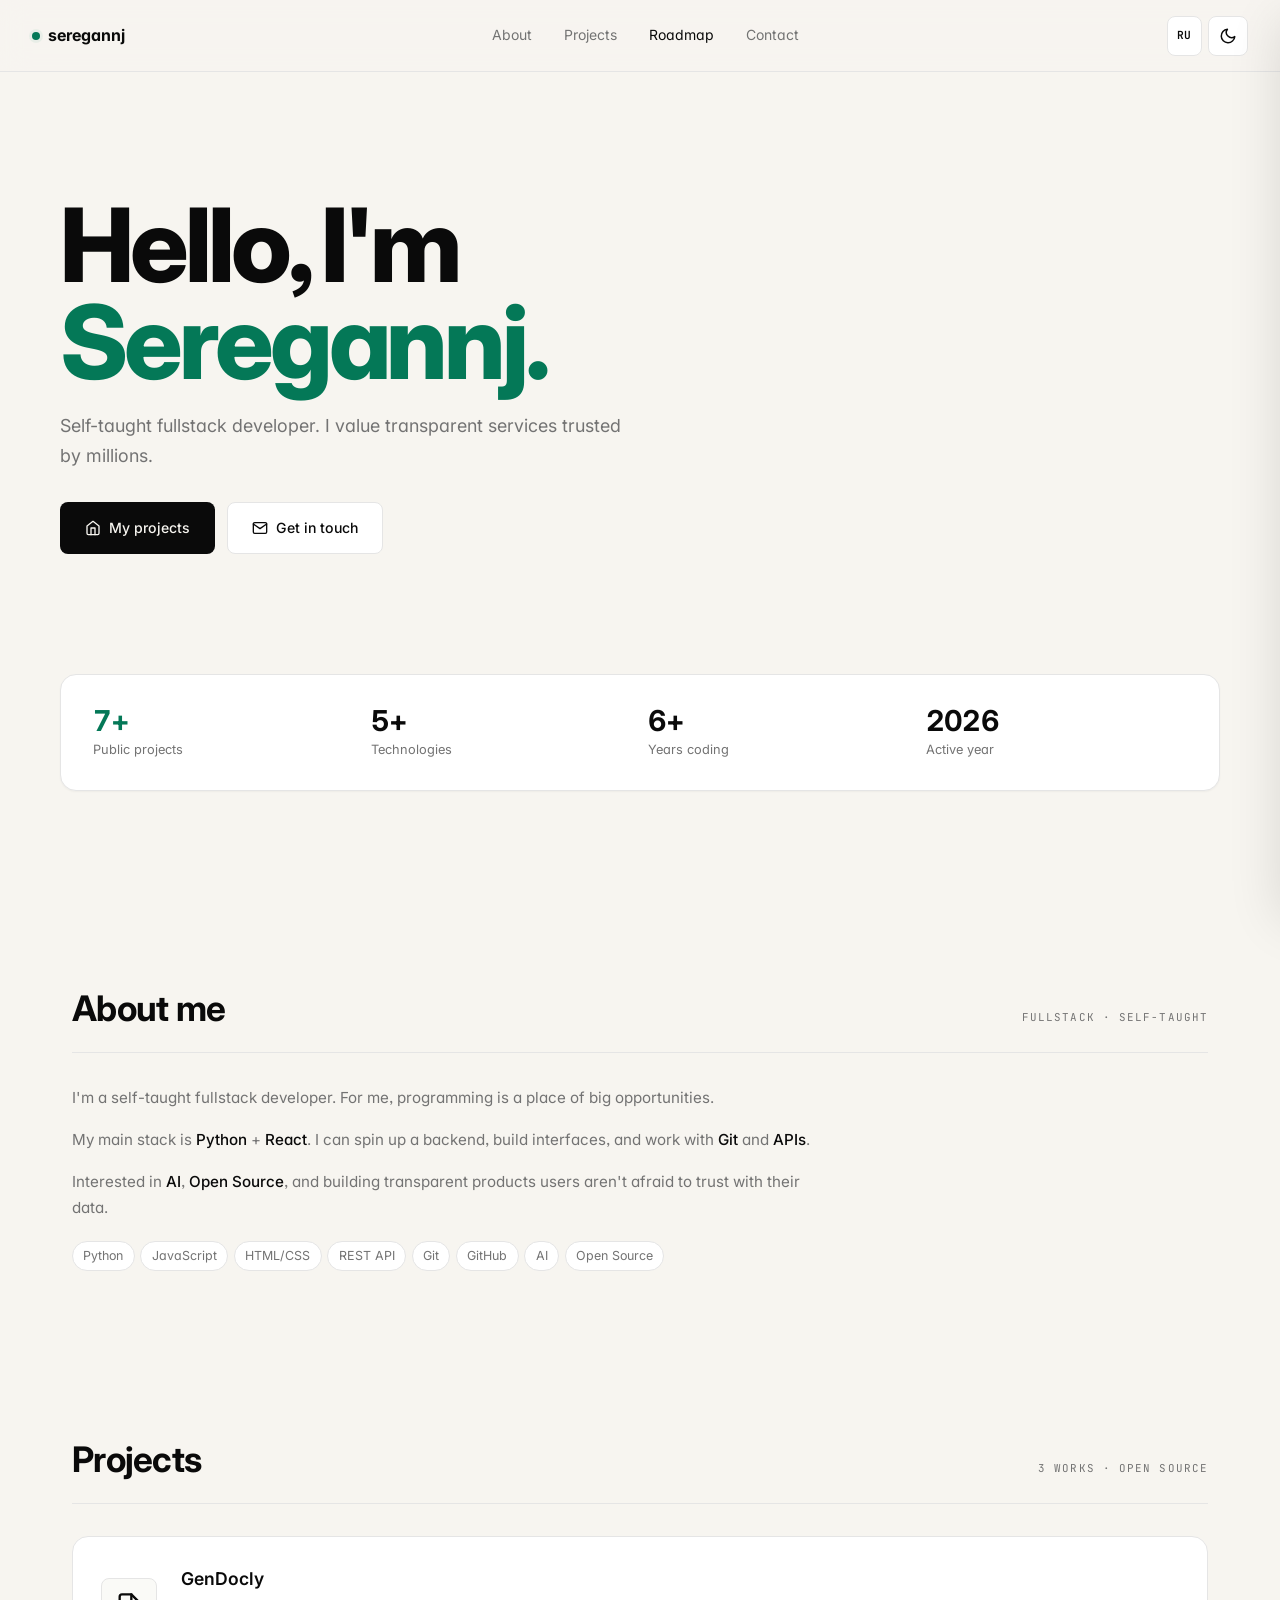
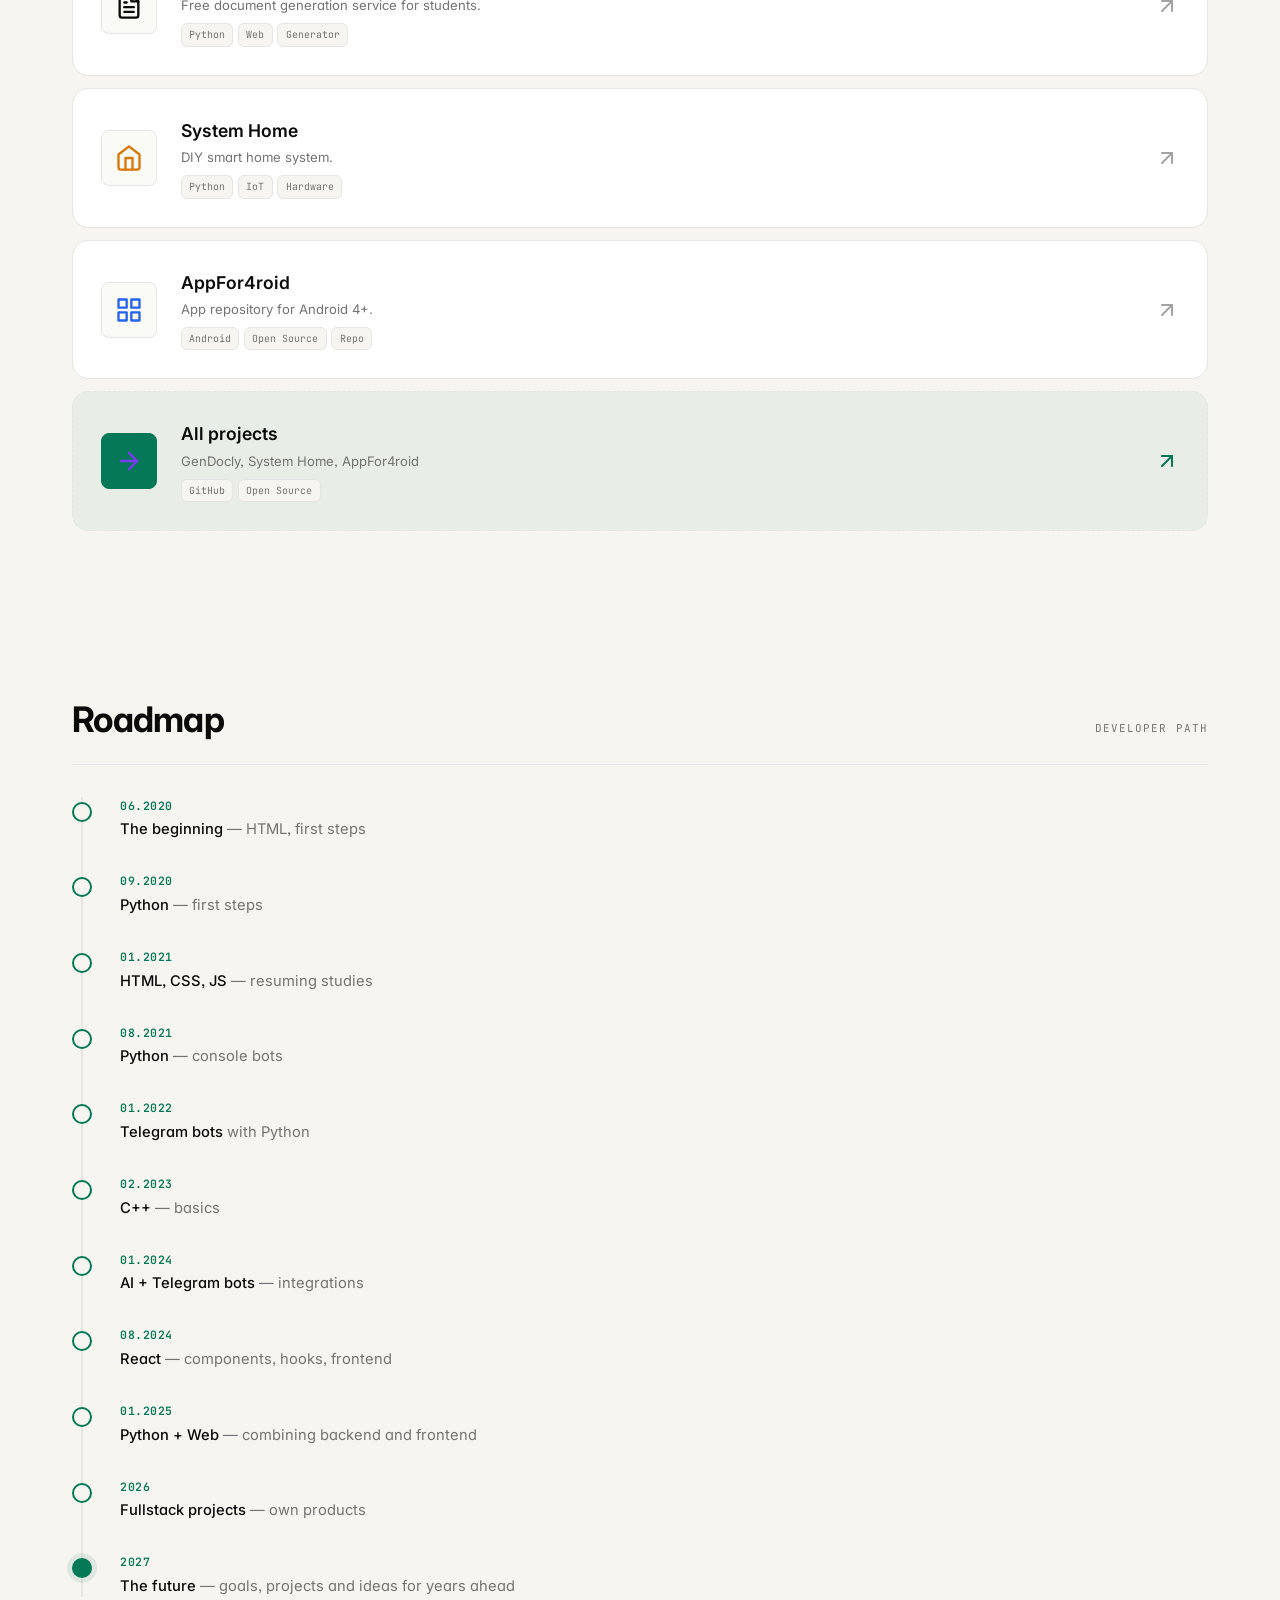
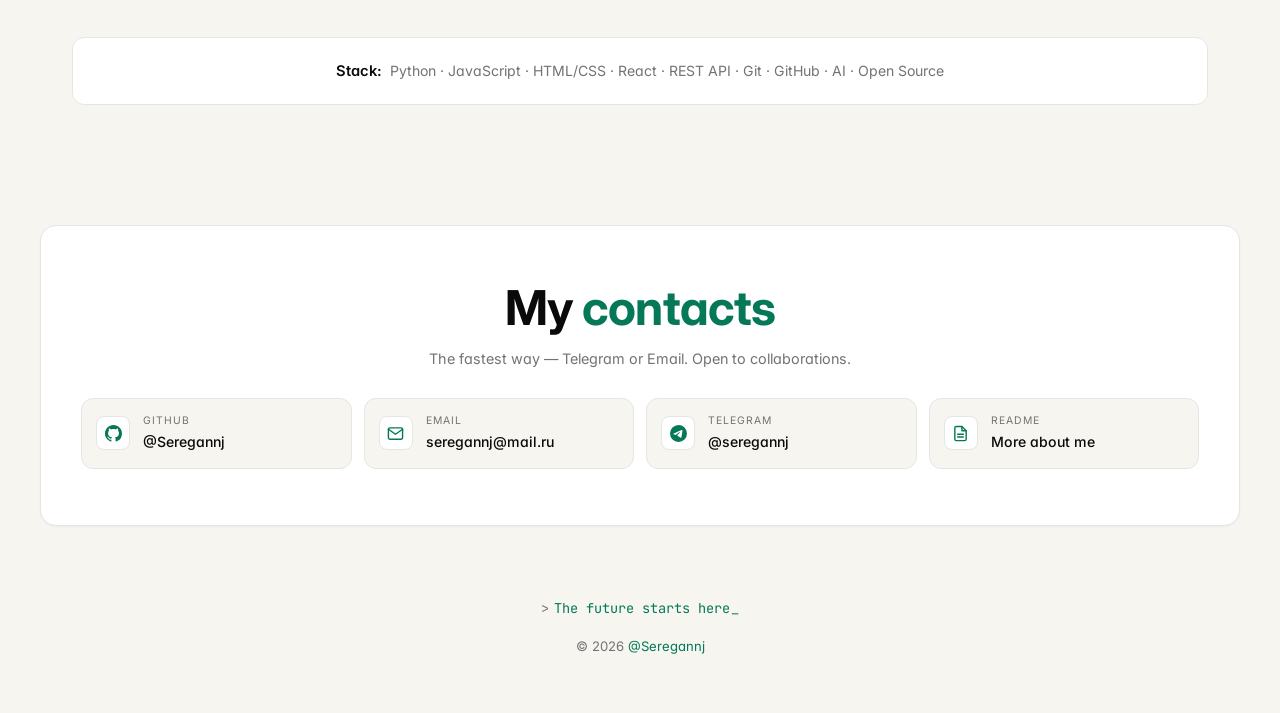
==== commit d0d6a5aa: "Update index.html" ====
--- a/index.html
+++ b/index.html
@@ -3,6 +3,7 @@
 <head>
 <meta charset="UTF-8">
 <script>(function(){try{var t=localStorage.getItem('p:theme');if(t!=='light'&&t!=='dark')t=window.matchMedia('(prefers-color-scheme:dark)').matches?'dark':'light';document.documentElement.setAttribute('data-theme',t)}catch(e){}})();</script>
+<meta name="robots" content="noindex" />
 <meta name="viewport" content="width=device-width,initial-scale=1.0,viewport-fit=cover">
 <meta name="color-scheme" content="light dark">
 <title>Серёга — Fullstack Developer</title>
